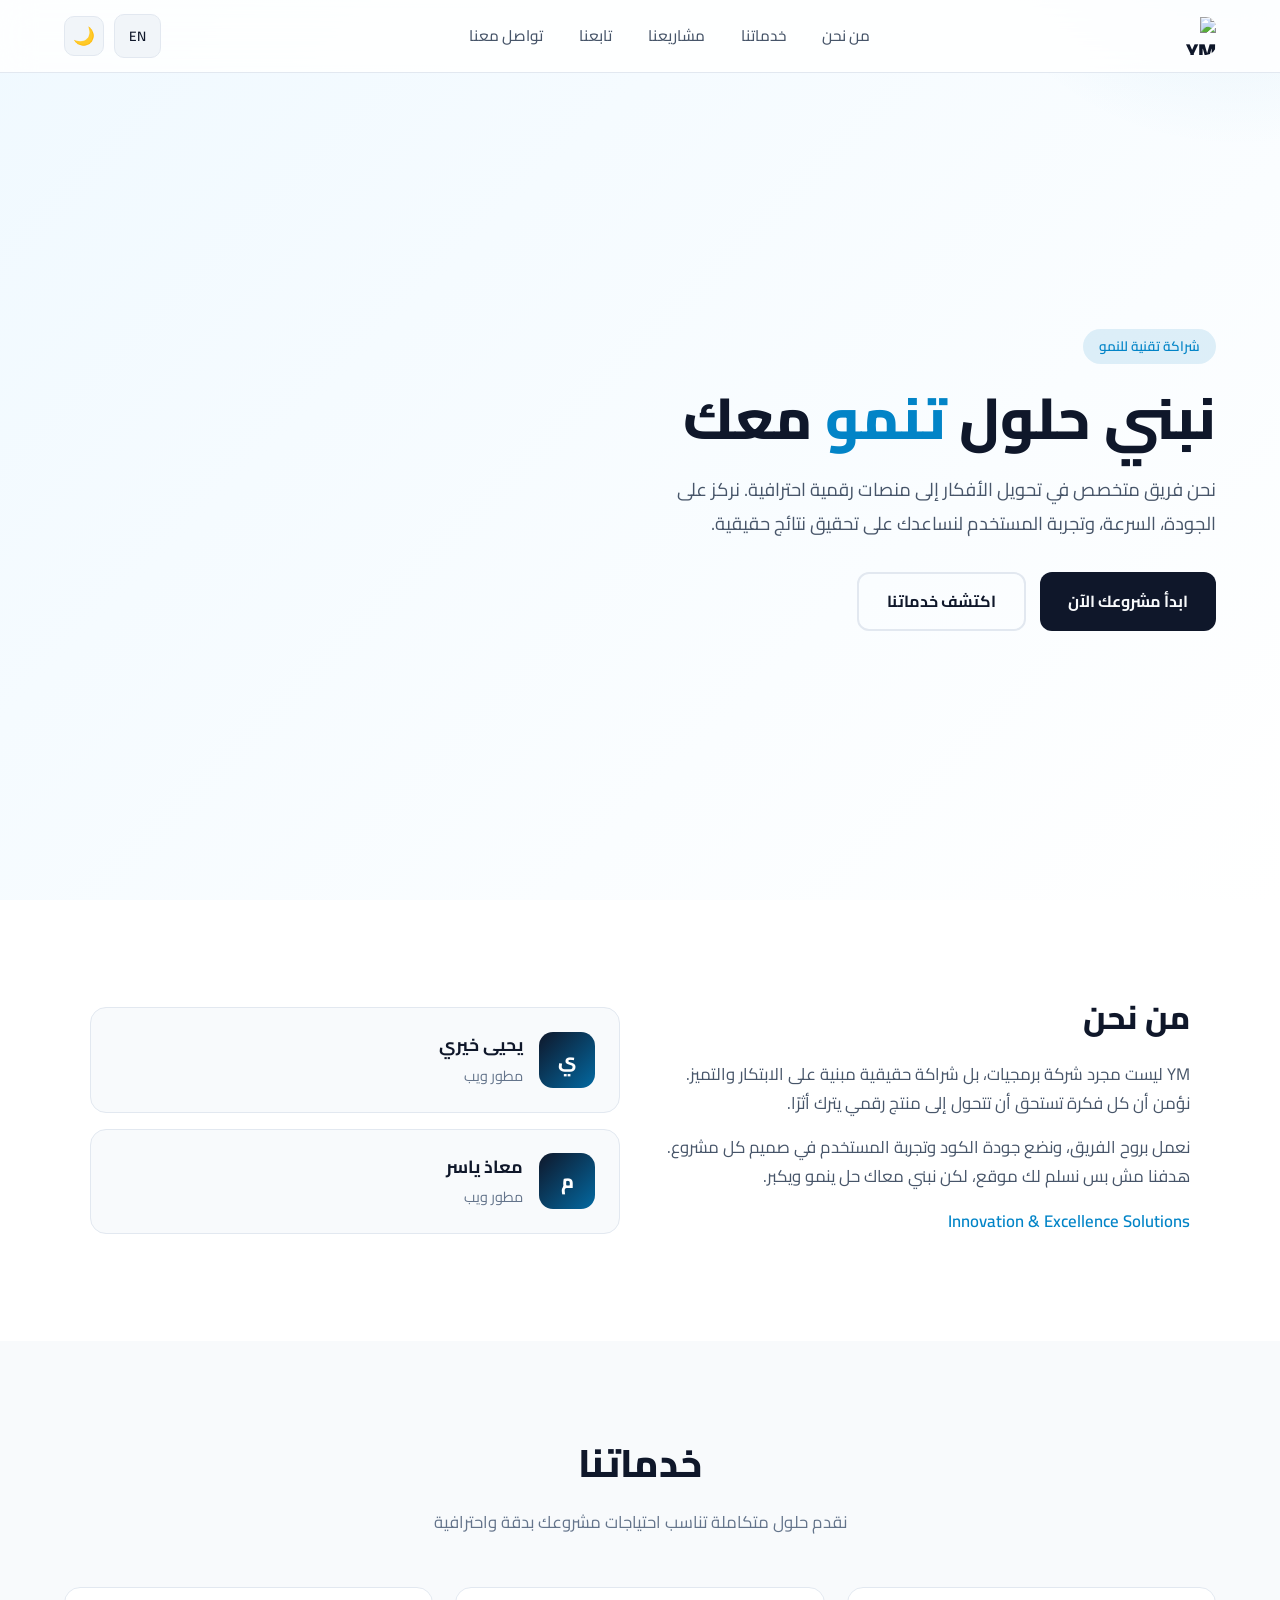
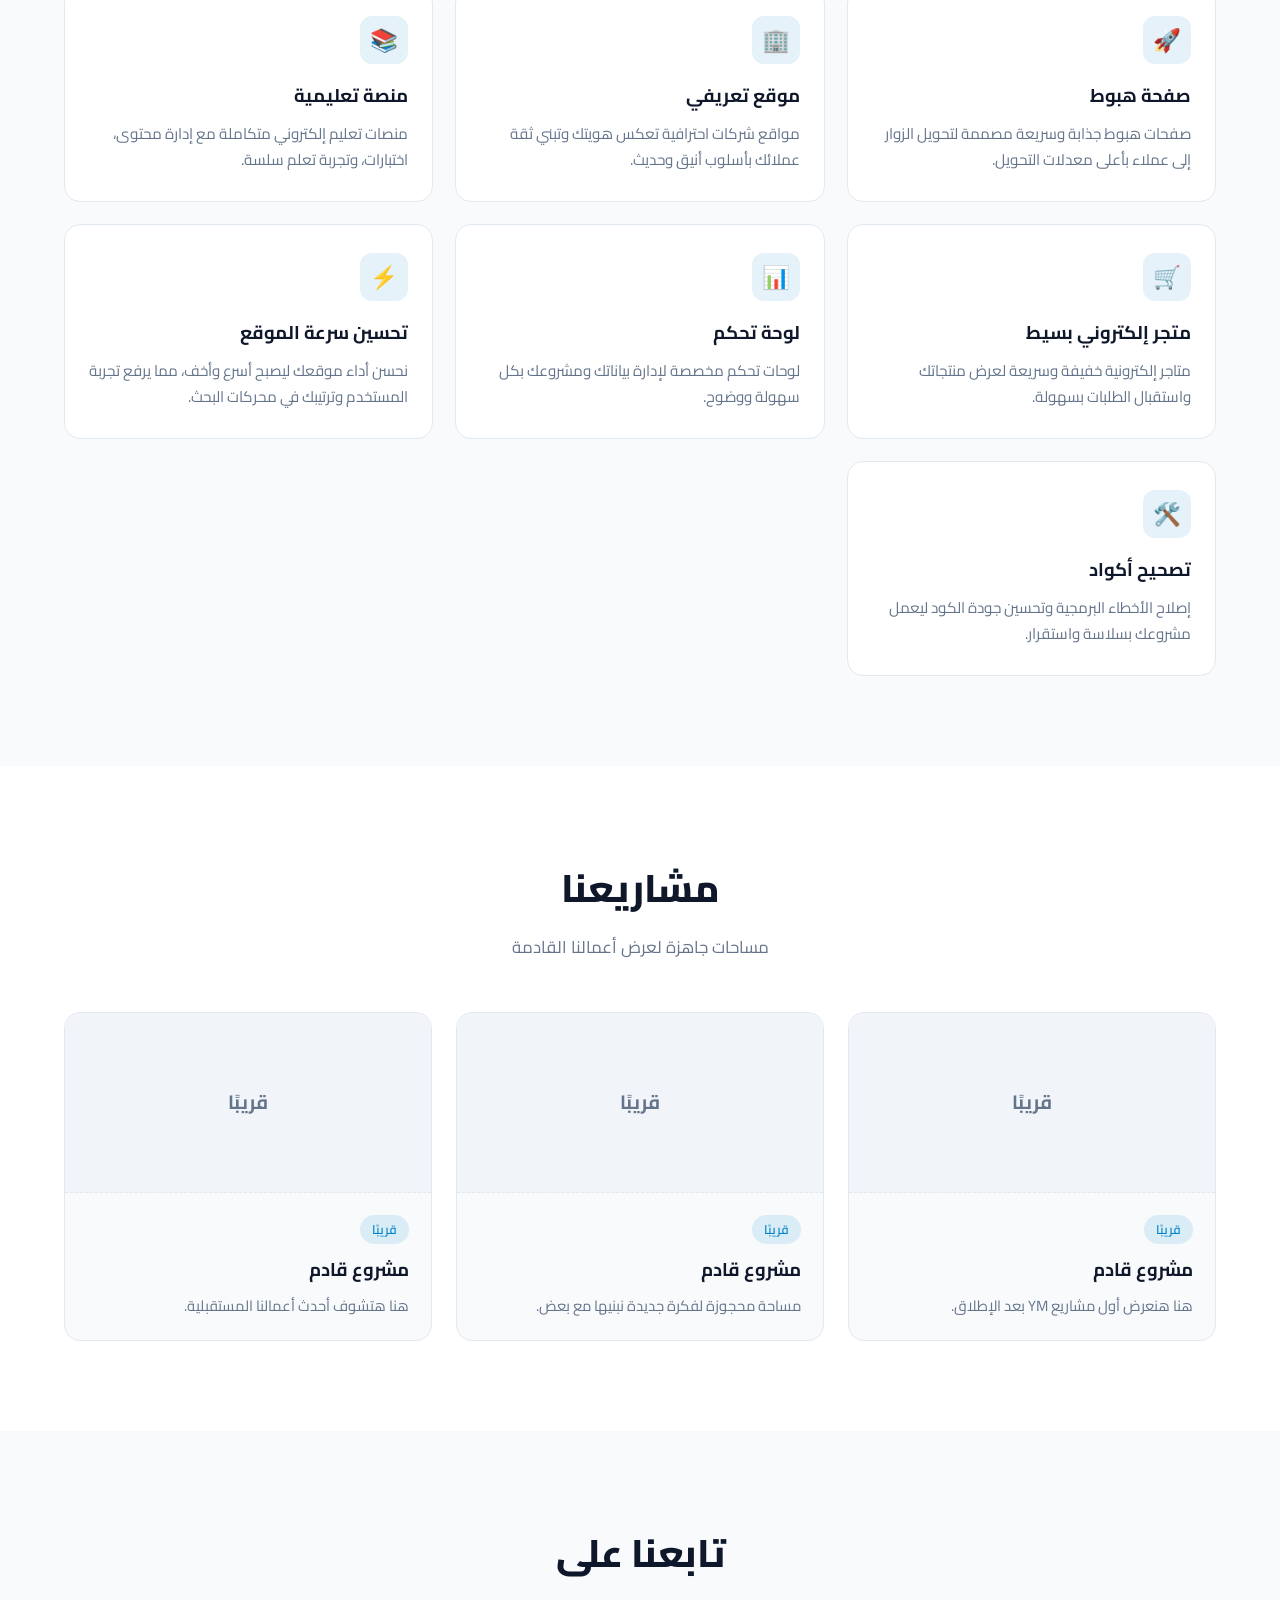
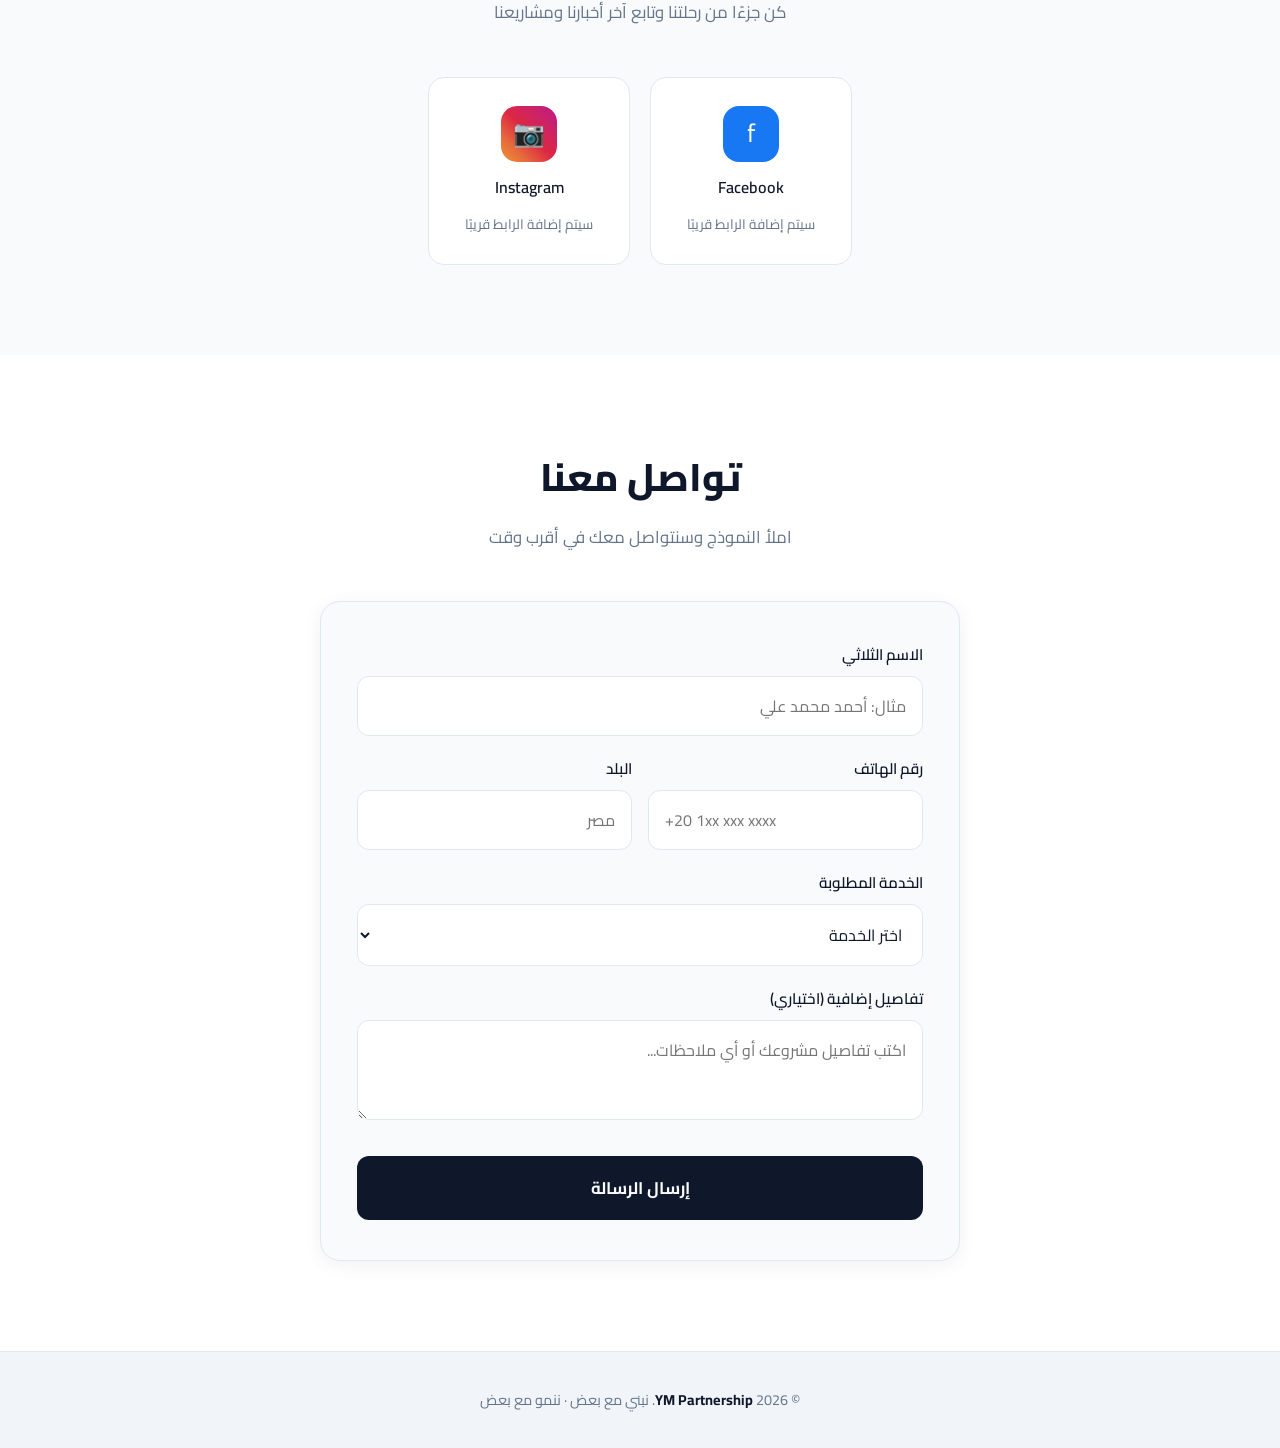
==== index.html @ fab5fa86 "Rename index (7).html to index.html" ====
<!DOCTYPE html>
<html lang="ar" dir="rtl">
<head>
  <meta charset="UTF-8">
  <meta name="viewport" content="width=device-width, initial-scale=1.0">
  <title>YM | Innovation & Excellence Solutions</title>
  <link rel="icon" href="https://i.ibb.co/Xf99DQtF/IMG-20261026-155118-094.jpg">
  <link rel="preconnect" href="https://fonts.googleapis.com">
  <link rel="preconnect" href="https://fonts.gstatic.com" crossorigin>
  <link href="https://fonts.googleapis.com/css2?family=Cairo:wght@400;500;600;700;800&family=Inter:wght@400;500;600;700&display=swap" rel="stylesheet">
  <style>
    :root {
      --bg: #f8fafc;
      --bg-secondary: #ffffff;
      --bg-tertiary: #f1f5f9;
      --text: #0f172a;
      --text-secondary: #475569;
      --text-muted: #64748b;
      --primary: #0284c7;
      --primary-hover: #0369a1;
      --accent: #0ea5e9;
      --border: #e2e8f0;
      --card-shadow: 0 4px 20px rgba(0,0,0,0.06);
      --header-bg: rgba(255,255,255,0.85);
      --gradient: linear-gradient(135deg, #f0f9ff 0%, #ffffff 100%);
      --hero-gradient: linear-gradient(135deg, #0f172a 0%, #0369a1 100%);
      --radius: 16px;
      --transition: 0.3s ease;
    }

    [data-theme="dark"] {
      --bg: #0b1220;
      --bg-secondary: #111827;
      --bg-tertiary: #1e293b;
      --text: #f1f5f9;
      --text-secondary: #cbd5e1;
      --text-muted: #94a3b8;
      --primary: #38bdf8;
      --primary-hover: #0ea5e9;
      --accent: #7dd3fc;
      --border: #1e293b;
      --card-shadow: 0 4px 24px rgba(0,0,0,0.35);
      --header-bg: rgba(11,18,32,0.9);
      --gradient: linear-gradient(135deg, #0b1220 0%, #111827 100%);
      --hero-gradient: linear-gradient(135deg, #0f172a 0%, #0c4a6e 100%);
    }

    * {
      margin: 0;
      padding: 0;
      box-sizing: border-box;
    }

    html {
      scroll-behavior: smooth;
    }

    body {
      font-family: 'Cairo', 'Inter', sans-serif;
      background: var(--bg);
      color: var(--text);
      line-height: 1.7;
      transition: background var(--transition), color var(--transition);
    }

    [lang="en"] body,
    body[dir="ltr"] {
      font-family: 'Inter', 'Cairo', sans-serif;
    }

    /* Header */
    header {
      position: fixed;
      top: 0;
      width: 100%;
      background: var(--header-bg);
      backdrop-filter: blur(16px);
      -webkit-backdrop-filter: blur(16px);
      display: flex;
      justify-content: space-between;
      align-items: center;
      padding: 14px 5%;
      z-index: 1000;
      border-bottom: 1px solid var(--border);
      transition: background var(--transition), border-color var(--transition);
    }

    .logo {
      display: flex;
      align-items: center;
      gap: 10px;
      font-weight: 800;
      font-size: 1.35rem;
      color: var(--text);
      text-decoration: none;
    }

    .logo img {
      height: 38px;
      width: 38px;
      border-radius: 10px;
      object-fit: cover;
    }

    nav {
      display: flex;
      align-items: center;
      gap: 8px;
    }

    nav a {
      text-decoration: none;
      color: var(--text-secondary);
      font-weight: 500;
      font-size: 0.95rem;
      padding: 8px 14px;
      border-radius: 8px;
      transition: color var(--transition), background var(--transition);
    }

    nav a:hover {
      color: var(--primary);
      background: var(--bg-tertiary);
    }

    .header-actions {
      display: flex;
      align-items: center;
      gap: 10px;
    }

    .toggle-btn {
      background: var(--bg-tertiary);
      border: 1px solid var(--border);
      color: var(--text);
      width: 40px;
      height: 40px;
      border-radius: 10px;
      cursor: pointer;
      display: flex;
      align-items: center;
      justify-content: center;
      font-size: 1.1rem;
      transition: all var(--transition);
    }

    .toggle-btn:hover {
      background: var(--primary);
      color: white;
      border-color: var(--primary);
    }

    .lang-btn {
      background: var(--bg-tertiary);
      border: 1px solid var(--border);
      color: var(--text);
      padding: 8px 14px;
      border-radius: 10px;
      cursor: pointer;
      font-weight: 600;
      font-size: 0.85rem;
      transition: all var(--transition);
      font-family: inherit;
    }

    .lang-btn:hover {
      background: var(--primary);
      color: white;
      border-color: var(--primary);
    }

    .mobile-menu-btn {
      display: none;
      background: none;
      border: none;
      color: var(--text);
      font-size: 1.5rem;
      cursor: pointer;
    }

    /* Hero */
    .hero {
      min-height: 100vh;
      display: flex;
      align-items: center;
      padding: 140px 5% 80px;
      background: var(--gradient);
      position: relative;
      overflow: hidden;
    }

    .hero::before {
      content: '';
      position: absolute;
      top: -50%;
      right: -20%;
      width: 600px;
      height: 600px;
      background: radial-gradient(circle, rgba(2,132,199,0.12) 0%, transparent 70%);
      pointer-events: none;
    }

    .page-bg-text {
      position: fixed;
      top: 50%;
      left: 50%;
      transform: translate(-50%, -50%);
      font-size: clamp(10rem, 30vw, 22rem);
      font-weight: 900;
      color: var(--text);
      opacity: 0.035;
      pointer-events: none;
      z-index: 0;
      letter-spacing: -0.05em;
      user-select: none;
      white-space: nowrap;
    }

    .hero-content {
      max-width: 720px;
      position: relative;
      z-index: 1;
    }

    .hero-badge {
      display: inline-block;
      background: rgba(2,132,199,0.12);
      color: var(--primary);
      padding: 6px 16px;
      border-radius: 50px;
      font-size: 0.85rem;
      font-weight: 600;
      margin-bottom: 20px;
    }

    .hero h1 {
      font-size: clamp(2.4rem, 5vw, 3.6rem);
      font-weight: 800;
      line-height: 1.2;
      margin-bottom: 20px;
    }

    .hero h1 span {
      color: var(--primary);
    }

    .hero p {
      font-size: 1.15rem;
      color: var(--text-secondary);
      max-width: 560px;
      margin-bottom: 32px;
      line-height: 1.8;
    }

    .hero-btns {
      display: flex;
      flex-wrap: wrap;
      gap: 14px;
    }

    .btn {
      display: inline-flex;
      align-items: center;
      gap: 8px;
      padding: 14px 28px;
      border-radius: 12px;
      font-weight: 700;
      font-size: 1rem;
      text-decoration: none;
      transition: all var(--transition);
      border: none;
      cursor: pointer;
      font-family: inherit;
    }

    .btn-primary {
      background: var(--text);
      color: var(--bg);
    }

    .btn-primary:hover {
      background: var(--primary);
      color: white;
      transform: translateY(-2px);
    }

    .btn-outline {
      background: transparent;
      color: var(--text);
      border: 2px solid var(--border);
    }

    .btn-outline:hover {
      border-color: var(--primary);
      color: var(--primary);
    }

    /* Section common */
    section {
      padding: 90px 5%;
    }

    .section-header {
      text-align: center;
      max-width: 640px;
      margin: 0 auto 50px;
    }

    .section-header h2 {
      font-size: clamp(1.8rem, 3.5vw, 2.4rem);
      font-weight: 800;
      margin-bottom: 12px;
    }

    .section-header p {
      color: var(--text-muted);
      font-size: 1.05rem;
    }

    /* About / Developers */
    .about {
      background: var(--bg-secondary);
    }

    .about-grid {
      display: grid;
      grid-template-columns: 1fr 1fr;
      gap: 40px;
      max-width: 1100px;
      margin: 0 auto;
      align-items: center;
    }

    .about-text h2 {
      font-size: 2rem;
      font-weight: 800;
      margin-bottom: 16px;
    }

    .about-text p {
      color: var(--text-secondary);
      margin-bottom: 16px;
      font-size: 1.05rem;
    }

    .about-text .highlight {
      color: var(--primary);
      font-weight: 600;
    }

    .developers {
      display: flex;
      flex-direction: column;
      gap: 16px;
    }

    .dev-card {
      background: var(--bg);
      border: 1px solid var(--border);
      border-radius: var(--radius);
      padding: 22px 24px;
      display: flex;
      align-items: center;
      gap: 16px;
      transition: all var(--transition);
    }

    .dev-card:hover {
      transform: translateY(-4px);
      box-shadow: var(--card-shadow);
      border-color: var(--primary);
    }

    .dev-avatar {
      width: 56px;
      height: 56px;
      border-radius: 14px;
      background: var(--hero-gradient);
      display: flex;
      align-items: center;
      justify-content: center;
      color: white;
      font-weight: 800;
      font-size: 1.2rem;
      flex-shrink: 0;
    }

    .dev-info h4 {
      font-size: 1.1rem;
      font-weight: 700;
      margin-bottom: 2px;
    }

    .dev-info span {
      color: var(--text-muted);
      font-size: 0.9rem;
    }

    /* Services */
    .services-grid {
      display: grid;
      grid-template-columns: repeat(auto-fit, minmax(280px, 1fr));
      gap: 22px;
      max-width: 1200px;
      margin: 0 auto;
    }

    .service-card {
      background: var(--bg-secondary);
      border: 1px solid var(--border);
      border-radius: var(--radius);
      padding: 28px 24px;
      transition: all var(--transition);
      position: relative;
      overflow: hidden;
    }

    .service-card::before {
      content: '';
      position: absolute;
      top: 0;
      right: 0;
      width: 4px;
      height: 0;
      background: var(--primary);
      transition: height var(--transition);
    }

    .service-card:hover {
      transform: translateY(-6px);
      box-shadow: var(--card-shadow);
      border-color: transparent;
    }

    .service-card:hover::before {
      height: 100%;
    }

    .service-icon {
      width: 48px;
      height: 48px;
      border-radius: 12px;
      background: rgba(2,132,199,0.1);
      display: flex;
      align-items: center;
      justify-content: center;
      font-size: 1.4rem;
      margin-bottom: 16px;
      color: var(--primary);
    }

    .service-card h3 {
      font-size: 1.15rem;
      font-weight: 700;
      margin-bottom: 10px;
    }

    .service-card p {
      color: var(--text-muted);
      font-size: 0.95rem;
      line-height: 1.7;
    }

    /* Projects */
    .projects {
      background: var(--bg-secondary);
    }

    .projects-grid {
      display: grid;
      grid-template-columns: repeat(auto-fit, minmax(300px, 1fr));
      gap: 24px;
      max-width: 1200px;
      margin: 0 auto;
    }

    .project-card {
      background: var(--bg);
      border: 1px solid var(--border);
      border-radius: var(--radius);
      overflow: hidden;
      transition: all var(--transition);
    }

    .project-card:hover {
      transform: translateY(-6px);
      box-shadow: var(--card-shadow);
    }

    .project-img {
      height: 180px;
      background: var(--hero-gradient);
      display: flex;
      align-items: center;
      justify-content: center;
      color: white;
      font-weight: 700;
      font-size: 1.2rem;
      position: relative;
    }

    .project-img.placeholder {
      background: var(--bg-tertiary);
      color: var(--text-muted);
      border-bottom: 1px dashed var(--border);
    }

    .project-body {
      padding: 22px;
    }

    .project-tag {
      display: inline-block;
      background: rgba(2,132,199,0.12);
      color: var(--primary);
      padding: 4px 12px;
      border-radius: 20px;
      font-size: 0.78rem;
      font-weight: 600;
      margin-bottom: 10px;
    }

    .project-body h3 {
      font-size: 1.15rem;
      font-weight: 700;
      margin-bottom: 8px;
    }

    .project-body p {
      color: var(--text-muted);
      font-size: 0.92rem;
    }

    /* Social */
    .social-section {
      text-align: center;
    }

    .social-links {
      display: flex;
      justify-content: center;
      gap: 20px;
      flex-wrap: wrap;
      margin-top: 10px;
    }

    .social-card {
      background: var(--bg-secondary);
      border: 1px solid var(--border);
      border-radius: var(--radius);
      padding: 28px 36px;
      min-width: 200px;
      text-decoration: none;
      color: var(--text);
      transition: all var(--transition);
      display: flex;
      flex-direction: column;
      align-items: center;
      gap: 12px;
    }

    .social-card:hover {
      transform: translateY(-6px);
      box-shadow: var(--card-shadow);
      border-color: var(--primary);
    }

    .social-icon {
      width: 56px;
      height: 56px;
      border-radius: 16px;
      display: flex;
      align-items: center;
      justify-content: center;
      font-size: 1.6rem;
    }

    .social-icon.fb {
      background: #1877f2;
      color: white;
    }

    .social-icon.ig {
      background: linear-gradient(45deg, #f09433, #e6683c, #dc2743, #cc2366, #bc1888);
      color: white;
    }

    .social-card span {
      font-weight: 600;
      font-size: 1rem;
    }

    .social-card small {
      color: var(--text-muted);
      font-size: 0.85rem;
    }

    /* Contact */
    .contact {
      background: var(--bg-secondary);
    }

    .contact-wrapper {
      max-width: 640px;
      margin: 0 auto;
      background: var(--bg);
      border: 1px solid var(--border);
      border-radius: 20px;
      padding: 40px 36px;
      box-shadow: var(--card-shadow);
    }

    .form-group {
      margin-bottom: 20px;
    }

    .form-group label {
      display: block;
      font-weight: 600;
      margin-bottom: 8px;
      font-size: 0.95rem;
    }

    .form-group input,
    .form-group select,
    .form-group textarea {
      width: 100%;
      padding: 14px 16px;
      border: 1px solid var(--border);
      border-radius: 12px;
      background: var(--bg-secondary);
      color: var(--text);
      font-size: 1rem;
      font-family: inherit;
      transition: border-color var(--transition), box-shadow var(--transition);
      outline: none;
    }

    .form-group input:focus,
    .form-group select:focus,
    .form-group textarea:focus {
      border-color: var(--primary);
      box-shadow: 0 0 0 3px rgba(2,132,199,0.15);
    }

    .form-group textarea {
      resize: vertical;
      min-height: 100px;
    }

    .form-row {
      display: grid;
      grid-template-columns: 1fr 1fr;
      gap: 16px;
    }

    .submit-btn {
      width: 100%;
      padding: 16px;
      background: var(--text);
      color: var(--bg);
      border: none;
      border-radius: 12px;
      font-weight: 700;
      font-size: 1.05rem;
      cursor: pointer;
      transition: all var(--transition);
      font-family: inherit;
      margin-top: 8px;
    }

    .submit-btn:hover {
      background: var(--primary);
      color: white;
      transform: translateY(-2px);
    }

    /* Footer */
    footer {
      background: var(--bg-tertiary);
      text-align: center;
      padding: 36px 5%;
      color: var(--text-muted);
      font-size: 0.9rem;
      border-top: 1px solid var(--border);
    }

    footer strong {
      color: var(--text);
    }

    /* Responsive */
    @media (max-width: 900px) {
      .about-grid {
        grid-template-columns: 1fr;
      }
      nav {
        display: none;
      }
      .mobile-menu-btn {
        display: block;
      }
      nav.active {
        display: flex;
        flex-direction: column;
        position: absolute;
        top: 100%;
        left: 0;
        right: 0;
        background: var(--header-bg);
        backdrop-filter: blur(16px);
        padding: 16px;
        border-bottom: 1px solid var(--border);
        gap: 4px;
      }
      nav.active a {
        width: 100%;
        text-align: center;
        padding: 12px;
      }
    }

    @media (max-width: 600px) {
      .form-row {
        grid-template-columns: 1fr;
      }
      .hero {
        padding: 120px 5% 60px;
      }
      .contact-wrapper {
        padding: 28px 20px;
      }
      section {
        padding: 70px 5%;
      }
    }
  </style>
</head>
<body>

  <!-- Header -->
  <header>
    <a href="#" class="logo">
      <img src="https://i.ibb.co/Xf99DQtF/IMG-20261026-155118-094.jpg" alt="YM Logo">
    </a>

    <nav id="nav">
      <a href="#about" data-i18n="nav_about">من نحن</a>
      <a href="#services" data-i18n="nav_services">خدماتنا</a>
      <a href="#projects" data-i18n="nav_projects">مشاريعنا</a>
      <a href="#social" data-i18n="nav_social">تابعنا</a>
      <a href="#contact" data-i18n="nav_contact">تواصل معنا</a>
    </nav>

    <div class="header-actions">
      <button class="lang-btn" id="langToggle" title="تغيير اللغة">EN</button>
      <button class="toggle-btn" id="themeToggle" title="تبديل الوضع">🌙</button>
      <button class="mobile-menu-btn" id="menuBtn" aria-label="القائمة">☰</button>
    </div>
  </header>

  <!-- Fixed background text - appears on all sections -->
  <div class="page-bg-text">YM</div>

  <!-- Hero -->
  <section class="hero">
    <div class="hero-content">
      <span class="hero-badge" data-i18n="hero_badge">شراكة تقنية للنمو</span>
      <h1 data-i18n="hero_title">نبني حلول <span>تنمو</span> معك</h1>
      <p data-i18n="hero_desc">نحن فريق متخصص في تحويل الأفكار إلى منصات رقمية احترافية. نركز على الجودة، السرعة، وتجربة المستخدم لنساعدك على تحقيق نتائج حقيقية.</p>
      <div class="hero-btns">
        <a href="#contact" class="btn btn-primary" data-i18n="hero_cta1">ابدأ مشروعك الآن</a>
        <a href="#services" class="btn btn-outline" data-i18n="hero_cta2">اكتشف خدماتنا</a>
      </div>
    </div>
  </section>

  <!-- About -->
  <section class="about" id="about">
    <div class="about-grid">
      <div class="about-text">
        <h2 data-i18n="about_title">من نحن</h2>
        <p data-i18n="about_p1">YM ليست مجرد شركة برمجيات، بل شراكة حقيقية مبنية على الابتكار والتميز. نؤمن أن كل فكرة تستحق أن تتحول إلى منتج رقمي يترك أثرًا.</p>
        <p data-i18n="about_p2">نعمل بروح الفريق، ونضع جودة الكود وتجربة المستخدم في صميم كل مشروع. هدفنا مش بس نسلم لك موقع، لكن نبني معاك حل ينمو ويكبر.</p>
        <p><span class="highlight" data-i18n="about_highlight">Innovation & Excellence Solutions</span></p>
      </div>
      <div class="developers">
        <div class="dev-card">
          <div class="dev-avatar">ي</div>
          <div class="dev-info">
            <h4 data-i18n="dev1_name">يحيى خيري</h4>
            <span data-i18n="dev1_role">مطور ويب</span>
          </div>
        </div>
        <div class="dev-card">
          <div class="dev-avatar">م</div>
          <div class="dev-info">
            <h4 data-i18n="dev2_name">معاذ ياسر</h4>
            <span data-i18n="dev2_role">مطور ويب</span>
          </div>
        </div>
      </div>
    </div>
  </section>

  <!-- Services -->
  <section id="services">
    <div class="section-header">
      <h2 data-i18n="services_title">خدماتنا</h2>
      <p data-i18n="services_desc">نقدم حلول متكاملة تناسب احتياجات مشروعك بدقة واحترافية</p>
    </div>
    <div class="services-grid">
      <div class="service-card">
        <div class="service-icon">🚀</div>
        <h3 data-i18n="s1_title">صفحة هبوط</h3>
        <p data-i18n="s1_desc">صفحات هبوط جذابة وسريعة مصممة لتحويل الزوار إلى عملاء بأعلى معدلات التحويل.</p>
      </div>
      <div class="service-card">
        <div class="service-icon">🏢</div>
        <h3 data-i18n="s2_title">موقع تعريفي</h3>
        <p data-i18n="s2_desc">مواقع شركات احترافية تعكس هويتك وتبني ثقة عملائك بأسلوب أنيق وحديث.</p>
      </div>
      <div class="service-card">
        <div class="service-icon">📚</div>
        <h3 data-i18n="s3_title">منصة تعليمية</h3>
        <p data-i18n="s3_desc">منصات تعليم إلكتروني متكاملة مع إدارة محتوى، اختبارات، وتجربة تعلم سلسة.</p>
      </div>
      <div class="service-card">
        <div class="service-icon">🛒</div>
        <h3 data-i18n="s4_title">متجر إلكتروني بسيط</h3>
        <p data-i18n="s4_desc">متاجر إلكترونية خفيفة وسريعة لعرض منتجاتك واستقبال الطلبات بسهولة.</p>
      </div>
      <div class="service-card">
        <div class="service-icon">📊</div>
        <h3 data-i18n="s5_title">لوحة تحكم</h3>
        <p data-i18n="s5_desc">لوحات تحكم مخصصة لإدارة بياناتك ومشروعك بكل سهولة ووضوح.</p>
      </div>
      <div class="service-card">
        <div class="service-icon">⚡</div>
        <h3 data-i18n="s6_title">تحسين سرعة الموقع</h3>
        <p data-i18n="s6_desc">نحسن أداء موقعك ليصبح أسرع وأخف، مما يرفع تجربة المستخدم وترتيبك في محركات البحث.</p>
      </div>
      <div class="service-card">
        <div class="service-icon">🛠️</div>
        <h3 data-i18n="s7_title">تصحيح أكواد</h3>
        <p data-i18n="s7_desc">إصلاح الأخطاء البرمجية وتحسين جودة الكود ليعمل مشروعك بسلاسة واستقرار.</p>
      </div>
    </div>
  </section>

  <!-- Projects -->
  <section class="projects" id="projects">
    <div class="section-header">
      <h2 data-i18n="projects_title">مشاريعنا</h2>
      <p data-i18n="projects_desc">مساحات جاهزة لعرض أعمالنا القادمة</p>
    </div>
    <div class="projects-grid">
      <div class="project-card">
        <div class="project-img placeholder" data-i18n="proj_placeholder">قريبًا</div>
        <div class="project-body">
          <span class="project-tag" data-i18n="proj_soon">قريبًا</span>
          <h3 data-i18n="proj1_title">مشروع قادم</h3>
          <p data-i18n="proj1_desc">هنا هنعرض أول مشاريع YM بعد الإطلاق.</p>
        </div>
      </div>
      <div class="project-card">
        <div class="project-img placeholder" data-i18n="proj_placeholder">قريبًا</div>
        <div class="project-body">
          <span class="project-tag" data-i18n="proj_soon">قريبًا</span>
          <h3 data-i18n="proj2_title">مشروع قادم</h3>
          <p data-i18n="proj2_desc">مساحة محجوزة لفكرة جديدة نبنيها مع بعض.</p>
        </div>
      </div>
      <div class="project-card">
        <div class="project-img placeholder" data-i18n="proj_placeholder">قريبًا</div>
        <div class="project-body">
          <span class="project-tag" data-i18n="proj_soon">قريبًا</span>
          <h3 data-i18n="proj3_title">مشروع قادم</h3>
          <p data-i18n="proj3_desc">هنا هتشوف أحدث أعمالنا المستقبلية.</p>
        </div>
      </div>
    </div>
  </section>

  <!-- Social -->
  <section class="social-section" id="social">
    <div class="section-header">
      <h2 data-i18n="social_title">تابعنا على</h2>
      <p data-i18n="social_desc">كن جزءًا من رحلتنا وتابع آخر أخبارنا ومشاريعنا</p>
    </div>
    <div class="social-links">
      <a href="#" class="social-card" id="fbLink" target="_blank" rel="noopener">
        <div class="social-icon fb">f</div>
        <span>Facebook</span>
        <small data-i18n="social_soon">سيتم إضافة الرابط قريبًا</small>
      </a>
      <a href="#" class="social-card" id="igLink" target="_blank" rel="noopener">
        <div class="social-icon ig">📷</div>
        <span>Instagram</span>
        <small data-i18n="social_soon">سيتم إضافة الرابط قريبًا</small>
      </a>
    </div>
  </section>

  <!-- Contact -->
  <section class="contact" id="contact">
    <div class="section-header">
      <h2 data-i18n="contact_title">تواصل معنا</h2>
      <p data-i18n="contact_desc">املأ النموذج وسنتواصل معك في أقرب وقت</p>
    </div>
    <div class="contact-wrapper">
      <form id="contactForm" action="https://formsubmit.co/ymdevolber23@gmail.com" method="POST">
        <input type="hidden" name="_subject" value="رسالة جديدة من موقع YM">
        <input type="hidden" name="_template" value="table">
        <input type="hidden" name="_captcha" value="false">
        <input type="text" name="_honey" style="display:none">

        <div class="form-group">
          <label for="name" data-i18n="form_name">الاسم الثلاثي</label>
          <input type="text" id="name" name="name" required placeholder="مثال: أحمد محمد علي">
        </div>

        <div class="form-row">
          <div class="form-group">
            <label for="phone" data-i18n="form_phone">رقم الهاتف</label>
            <input type="tel" id="phone" name="phone" required placeholder="+20 1xx xxx xxxx">
          </div>
          <div class="form-group">
            <label for="country" data-i18n="form_country">البلد</label>
            <input type="text" id="country" name="country" required placeholder="مصر">
          </div>
        </div>

        <div class="form-group">
          <label for="service" data-i18n="form_service">الخدمة المطلوبة</label>
          <select id="service" name="service" required>
            <option value="" data-i18n="form_service_placeholder">اختر الخدمة</option>
            <option value="صفحة هبوط" data-i18n="s1_title">صفحة هبوط</option>
            <option value="موقع تعريفي" data-i18n="s2_title">موقع تعريفي</option>
            <option value="منصة تعليمية" data-i18n="s3_title">منصة تعليمية</option>
            <option value="متجر إلكتروني بسيط" data-i18n="s4_title">متجر إلكتروني بسيط</option>
            <option value="لوحة تحكم" data-i18n="s5_title">لوحة تحكم</option>
            <option value="تحسين سرعة الموقع" data-i18n="s6_title">تحسين سرعة الموقع</option>
            <option value="تصحيح أكواد" data-i18n="s7_title">تصحيح أكواد</option>
            <option value="أخرى" data-i18n="form_other">أخرى</option>
          </select>
        </div>

        <div class="form-group">
          <label for="message" data-i18n="form_message">تفاصيل إضافية (اختياري)</label>
          <textarea id="message" name="message" placeholder="اكتب تفاصيل مشروعك أو أي ملاحظات..."></textarea>
        </div>

        <button type="submit" class="submit-btn" data-i18n="form_submit">إرسال الرسالة</button>
      </form>
    </div>
  </section>

  <!-- Footer -->
  <footer>
    <p>© 2026 <strong>YM Partnership</strong>. <span data-i18n="footer_text">نبني مع بعض · ننمو مع بعض</span></p>
  </footer>

  <script>
    // ===== Translations =====
    const translations = {
      ar: {
        nav_about: "من نحن",
        nav_services: "خدماتنا",
        nav_projects: "مشاريعنا",
        nav_social: "تابعنا",
        nav_contact: "تواصل معنا",
        hero_badge: "شراكة تقنية للنمو",
        hero_title: "نبني حلول <span>تنمو</span> معك",
        hero_desc: "نحن فريق متخصص في تحويل الأفكار إلى منصات رقمية احترافية. نركز على الجودة، السرعة، وتجربة المستخدم لنساعدك على تحقيق نتائج حقيقية.",
        hero_cta1: "ابدأ مشروعك الآن",
        hero_cta2: "اكتشف خدماتنا",
        about_title: "من نحن",
        about_p1: "YM ليست مجرد شركة برمجيات، بل شراكة حقيقية مبنية على الابتكار والتميز. نؤمن أن كل فكرة تستحق أن تتحول إلى منتج رقمي يترك أثرًا.",
        about_p2: "نعمل بروح الفريق، ونضع جودة الكود وتجربة المستخدم في صميم كل مشروع. هدفنا مش بس نسلم لك موقع، لكن نبني معاك حل ينمو ويكبر.",
        about_highlight: "Innovation & Excellence Solutions",
        dev1_name: "يحيى خيري",
        dev1_role: "مطور ويب",
        dev2_name: "معاذ ياسر",
        dev2_role: "مطور ويب",
        services_title: "خدماتنا",
        services_desc: "نقدم حلول متكاملة تناسب احتياجات مشروعك بدقة واحترافية",
        s1_title: "صفحة هبوط",
        s1_desc: "صفحات هبوط جذابة وسريعة مصممة لتحويل الزوار إلى عملاء بأعلى معدلات التحويل.",
        s2_title: "موقع تعريفي",
        s2_desc: "مواقع شركات احترافية تعكس هويتك وتبني ثقة عملائك بأسلوب أنيق وحديث.",
        s3_title: "منصة تعليمية",
        s3_desc: "منصات تعليم إلكتروني متكاملة مع إدارة محتوى، اختبارات، وتجربة تعلم سلسة.",
        s4_title: "متجر إلكتروني بسيط",
        s4_desc: "متاجر إلكترونية خفيفة وسريعة لعرض منتجاتك واستقبال الطلبات بسهولة.",
        s5_title: "لوحة تحكم",
        s5_desc: "لوحات تحكم مخصصة لإدارة بياناتك ومشروعك بكل سهولة ووضوح.",
        s6_title: "تحسين سرعة الموقع",
        s6_desc: "نحسن أداء موقعك ليصبح أسرع وأخف، مما يرفع تجربة المستخدم وترتيبك في محركات البحث.",
        s7_title: "تصحيح أكواد",
        s7_desc: "إصلاح الأخطاء البرمجية وتحسين جودة الكود ليعمل مشروعك بسلاسة واستقرار.",
        projects_title: "مشاريعنا",
        projects_desc: "مساحات جاهزة لعرض أعمالنا القادمة",
        proj_placeholder: "قريبًا",
        proj_soon: "قريبًا",
        proj1_title: "مشروع قادم",
        proj1_desc: "هنا هنعرض أول مشاريع YM بعد الإطلاق.",
        proj2_title: "مشروع قادم",
        proj2_desc: "مساحة محجوزة لفكرة جديدة نبنيها مع بعض.",
        proj3_title: "مشروع قادم",
        proj3_desc: "هنا هتشوف أحدث أعمالنا المستقبلية.",
        social_title: "تابعنا على",
        social_desc: "كن جزءًا من رحلتنا وتابع آخر أخبارنا ومشاريعنا",
        social_soon: "سيتم إضافة الرابط قريبًا",
        contact_title: "تواصل معنا",
        contact_desc: "املأ النموذج وسنتواصل معك في أقرب وقت",
        form_name: "الاسم الثلاثي",
        form_phone: "رقم الهاتف",
        form_country: "البلد",
        form_service: "الخدمة المطلوبة",
        form_service_placeholder: "اختر الخدمة",
        form_other: "أخرى",
        form_message: "تفاصيل إضافية (اختياري)",
        form_submit: "إرسال الرسالة",
        footer_text: "نبني مع بعض · ننمو مع بعض"
      },
      en: {
        nav_about: "About",
        nav_services: "Services",
        nav_projects: "Projects",
        nav_social: "Follow Us",
        nav_contact: "Contact",
        hero_badge: "Tech Growth Partnership",
        hero_title: "We build solutions that <span>grow</span> with you",
        hero_desc: "We are a specialized team that turns ideas into professional digital platforms. We focus on quality, speed, and user experience to help you achieve real results.",
        hero_cta1: "Start Your Project",
        hero_cta2: "Explore Services",
        about_title: "About Us",
        about_p1: "YM is not just a software company — it's a real partnership built on innovation and excellence. We believe every idea deserves to become a digital product that leaves an impact.",
        about_p2: "We work as a true team, putting code quality and user experience at the heart of every project. Our goal isn't just to deliver a website, but to build a solution that grows with you.",
        about_highlight: "Innovation & Excellence Solutions",
        dev1_name: "Yahya Khairy",
        dev1_role: "Web Developer",
        dev2_name: "Moaz Yasser",
        dev2_role: "Web Developer",
        services_title: "Our Services",
        services_desc: "Integrated solutions tailored precisely to your project needs",
        s1_title: "Landing Page",
        s1_desc: "Attractive and fast landing pages designed to convert visitors into customers at the highest rates.",
        s2_title: "Company Website",
        s2_desc: "Professional company websites that reflect your identity and build client trust with a modern elegant style.",
        s3_title: "Educational Platform",
        s3_desc: "Complete e-learning platforms with content management, quizzes, and a smooth learning experience.",
        s4_title: "Simple E-commerce",
        s4_desc: "Lightweight and fast online stores to showcase your products and receive orders easily.",
        s5_title: "Dashboard",
        s5_desc: "Custom dashboards to manage your data and project with ease and clarity.",
        s6_title: "Website Speed Optimization",
        s6_desc: "We improve your site's performance to make it faster and lighter, boosting UX and search rankings.",
        s7_title: "Code Fixing",
        s7_desc: "Fixing bugs and improving code quality so your project runs smoothly and stably.",
        projects_title: "Our Projects",
        projects_desc: "Spaces ready to showcase our upcoming work",
        proj_placeholder: "Coming Soon",
        proj_soon: "Coming Soon",
        proj1_title: "Upcoming Project",
        proj1_desc: "Here we'll showcase YM's first projects after launch.",
        proj2_title: "Upcoming Project",
        proj2_desc: "Reserved space for a new idea we'll build together.",
        proj3_title: "Upcoming Project",
        proj3_desc: "Here you'll see our latest future work.",
        social_title: "Follow Us",
        social_desc: "Be part of our journey and follow our latest news and projects",
        social_soon: "Link will be added soon",
        contact_title: "Contact Us",
        contact_desc: "Fill out the form and we'll get back to you as soon as possible",
        form_name: "Full Name",
        form_phone: "Phone Number",
        form_country: "Country",
        form_service: "Requested Service",
        form_service_placeholder: "Select a service",
        form_other: "Other",
        form_message: "Additional Details (optional)",
        form_submit: "Send Message",
        footer_text: "We build together · We grow together"
      }
    };

    // ===== State =====
    let currentLang = localStorage.getItem('ym-lang') || 'ar';
    let currentTheme = localStorage.getItem('ym-theme') || 'light';

    // ===== Theme =====
    function applyTheme(theme) {
      document.documentElement.setAttribute('data-theme', theme === 'dark' ? 'dark' : '');
      document.getElementById('themeToggle').textContent = theme === 'dark' ? '☀️' : '🌙';
      localStorage.setItem('ym-theme', theme);
      currentTheme = theme;
    }

    // ===== Language =====
    function applyLanguage(lang) {
      const t = translations[lang];
      document.documentElement.lang = lang;
      document.documentElement.dir = lang === 'ar' ? 'rtl' : 'ltr';

      document.querySelectorAll('[data-i18n]').forEach(el => {
        const key = el.getAttribute('data-i18n');
        if (t[key]) {
          if (el.tagName === 'OPTION') {
            el.textContent = t[key];
          } else {
            el.innerHTML = t[key];
          }
        }
      });

      // Update placeholders
      const nameInput = document.getElementById('name');
      const phoneInput = document.getElementById('phone');
      const countryInput = document.getElementById('country');
      const messageInput = document.getElementById('message');

      if (lang === 'ar') {
        nameInput.placeholder = 'مثال: أحمد محمد علي';
        phoneInput.placeholder = '+20 1xx xxx xxxx';
        countryInput.placeholder = 'مصر';
        messageInput.placeholder = 'اكتب تفاصيل مشروعك أو أي ملاحظات...';
      } else {
        nameInput.placeholder = 'e.g. Ahmed Mohamed Ali';
        phoneInput.placeholder = '+20 1xx xxx xxxx';
        countryInput.placeholder = 'Egypt';
        messageInput.placeholder = 'Describe your project or any notes...';
      }

      document.getElementById('langToggle').textContent = lang === 'ar' ? 'EN' : 'عربي';
      localStorage.setItem('ym-lang', lang);
      currentLang = lang;
    }

    // ===== Init =====
    applyTheme(currentTheme);
    applyLanguage(currentLang);

    // ===== Events =====
    document.getElementById('themeToggle').addEventListener('click', () => {
      applyTheme(currentTheme === 'dark' ? 'light' : 'dark');
    });

    document.getElementById('langToggle').addEventListener('click', () => {
      applyLanguage(currentLang === 'ar' ? 'en' : 'ar');
    });

    document.getElementById('menuBtn').addEventListener('click', () => {
      document.getElementById('nav').classList.toggle('active');
    });

    // Close mobile menu on link click
    document.querySelectorAll('#nav a').forEach(link => {
      link.addEventListener('click', () => {
        document.getElementById('nav').classList.remove('active');
      });
    });
  </script>
</body>
</html>
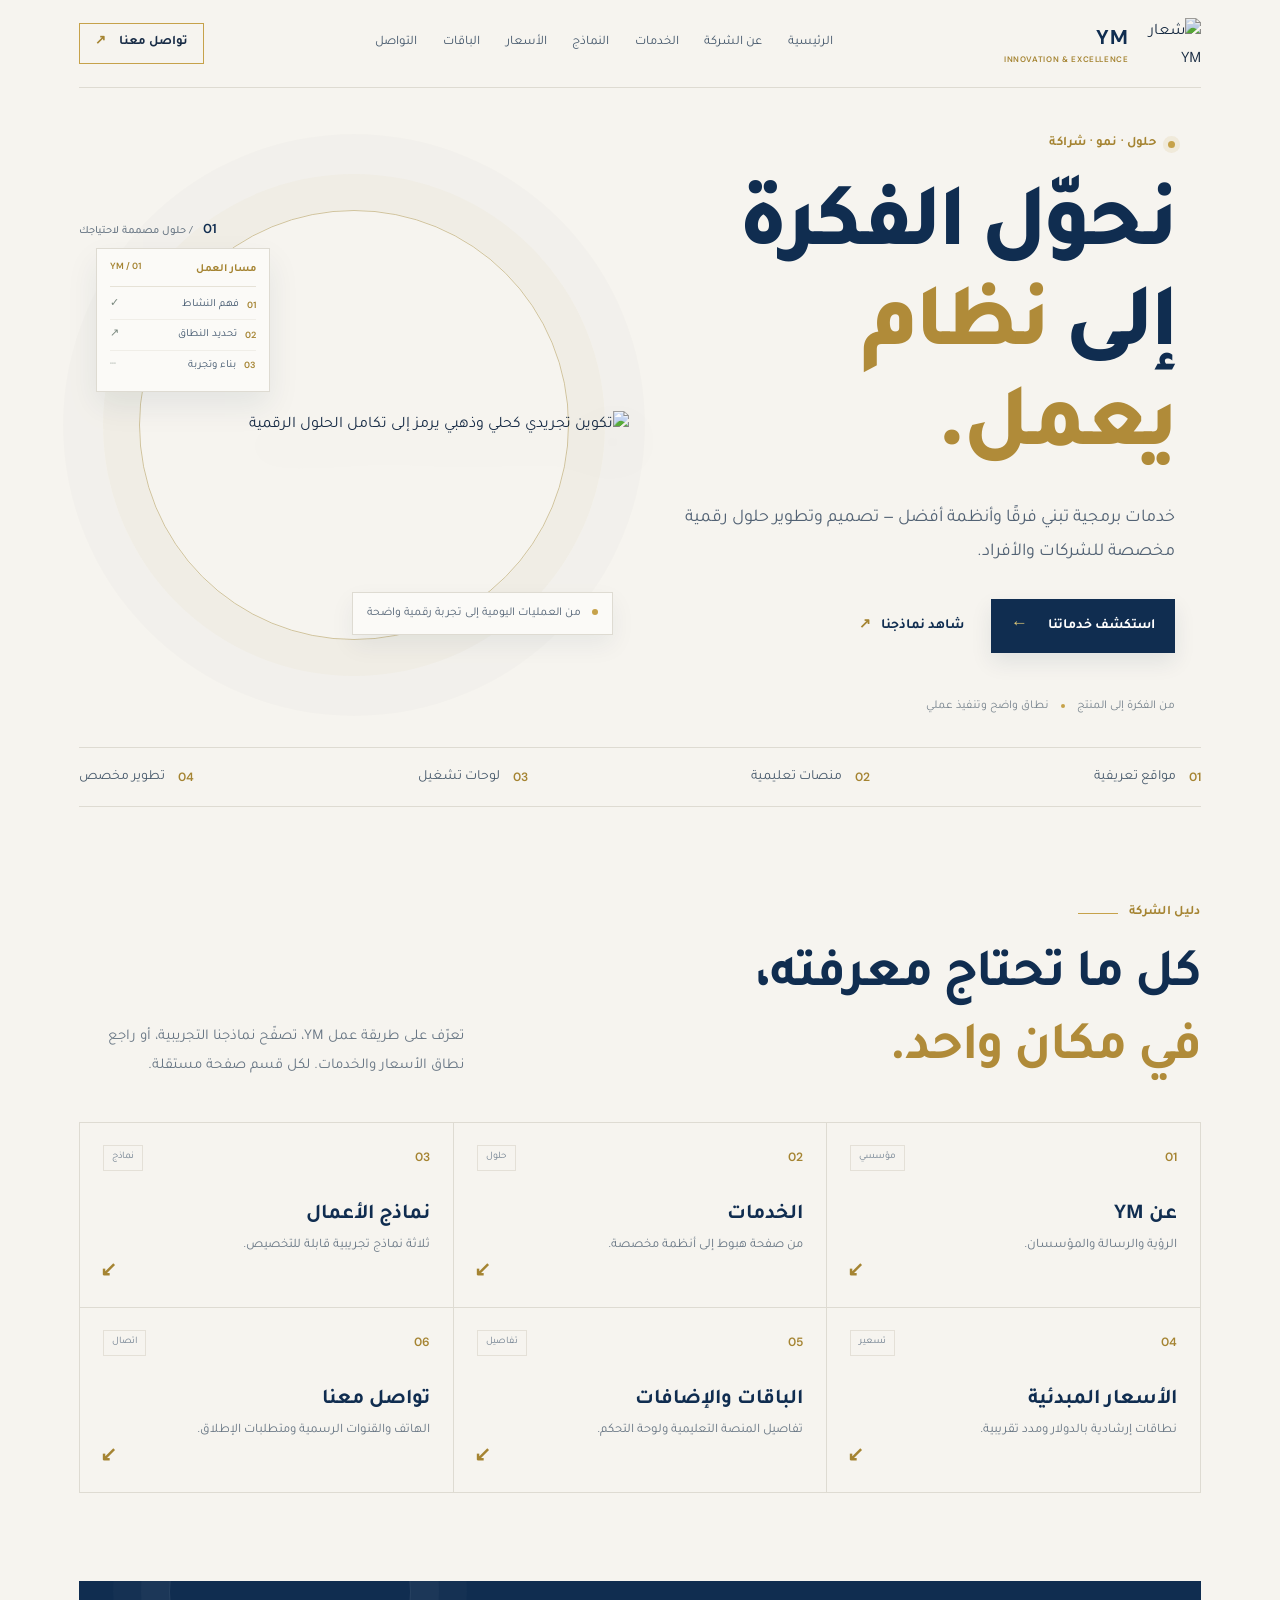
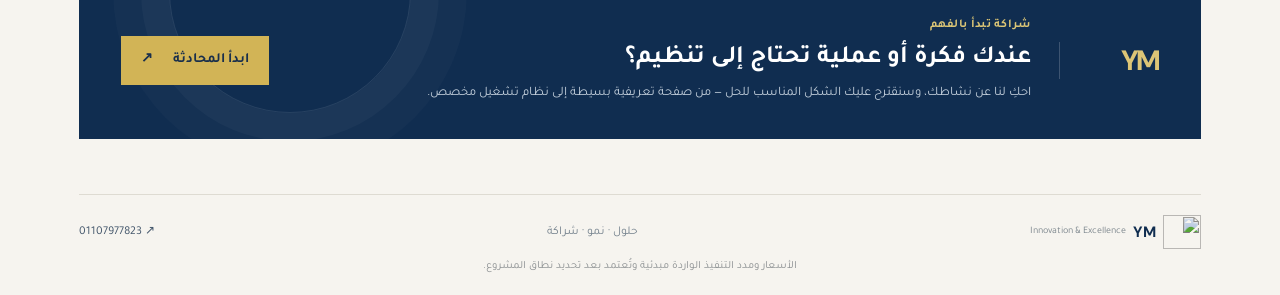
==== commit 46a2c4cd: "Add files via upload" ====
--- a/index.html
+++ b/index.html
@@ -1,1166 +1,16 @@
-<!DOCTYPE html>
-<html lang="ar" dir="rtl">
-<head>
-  <meta charset="UTF-8">
-  <meta name="viewport" content="width=device-width, initial-scale=1.0">
-  <title>YM | Innovation & Excellence Solutions</title>
-  <link rel="icon" href="https://i.ibb.co/Xf99DQtF/IMG-20261026-155118-094.jpg">
-  <link rel="preconnect" href="https://fonts.googleapis.com">
-  <link rel="preconnect" href="https://fonts.gstatic.com" crossorigin>
-  <link href="https://fonts.googleapis.com/css2?family=Cairo:wght@400;500;600;700;800&family=Inter:wght@400;500;600;700&display=swap" rel="stylesheet">
-  <style>
-    :root {
-      --bg: #f8fafc;
-      --bg-secondary: #ffffff;
-      --bg-tertiary: #f1f5f9;
-      --text: #0f172a;
-      --text-secondary: #475569;
-      --text-muted: #64748b;
-      --primary: #0284c7;
-      --primary-hover: #0369a1;
-      --accent: #0ea5e9;
-      --border: #e2e8f0;
-      --card-shadow: 0 4px 20px rgba(0,0,0,0.06);
-      --header-bg: rgba(255,255,255,0.85);
-      --gradient: linear-gradient(135deg, #f0f9ff 0%, #ffffff 100%);
-      --hero-gradient: linear-gradient(135deg, #0f172a 0%, #0369a1 100%);
-      --radius: 16px;
-      --transition: 0.3s ease;
-    }
-
-    [data-theme="dark"] {
-      --bg: #0b1220;
-      --bg-secondary: #111827;
-      --bg-tertiary: #1e293b;
-      --text: #f1f5f9;
-      --text-secondary: #cbd5e1;
-      --text-muted: #94a3b8;
-      --primary: #38bdf8;
-      --primary-hover: #0ea5e9;
-      --accent: #7dd3fc;
-      --border: #1e293b;
-      --card-shadow: 0 4px 24px rgba(0,0,0,0.35);
-      --header-bg: rgba(11,18,32,0.9);
-      --gradient: linear-gradient(135deg, #0b1220 0%, #111827 100%);
-      --hero-gradient: linear-gradient(135deg, #0f172a 0%, #0c4a6e 100%);
-    }
-
-    * {
-      margin: 0;
-      padding: 0;
-      box-sizing: border-box;
-    }
-
-    html {
-      scroll-behavior: smooth;
-    }
-
-    body {
-      font-family: 'Cairo', 'Inter', sans-serif;
-      background: var(--bg);
-      color: var(--text);
-      line-height: 1.7;
-      transition: background var(--transition), color var(--transition);
-    }
-
-    [lang="en"] body,
-    body[dir="ltr"] {
-      font-family: 'Inter', 'Cairo', sans-serif;
-    }
-
-    /* Header */
-    header {
-      position: fixed;
-      top: 0;
-      width: 100%;
-      background: var(--header-bg);
-      backdrop-filter: blur(16px);
-      -webkit-backdrop-filter: blur(16px);
-      display: flex;
-      justify-content: space-between;
-      align-items: center;
-      padding: 14px 5%;
-      z-index: 1000;
-      border-bottom: 1px solid var(--border);
-      transition: background var(--transition), border-color var(--transition);
-    }
-
-    .logo {
-      display: flex;
-      align-items: center;
-      gap: 10px;
-      font-weight: 800;
-      font-size: 1.35rem;
-      color: var(--text);
-      text-decoration: none;
-    }
-
-    .logo img {
-      height: 38px;
-      width: 38px;
-      border-radius: 10px;
-      object-fit: cover;
-    }
-
-    nav {
-      display: flex;
-      align-items: center;
-      gap: 8px;
-    }
-
-    nav a {
-      text-decoration: none;
-      color: var(--text-secondary);
-      font-weight: 500;
-      font-size: 0.95rem;
-      padding: 8px 14px;
-      border-radius: 8px;
-      transition: color var(--transition), background var(--transition);
-    }
-
-    nav a:hover {
-      color: var(--primary);
-      background: var(--bg-tertiary);
-    }
-
-    .header-actions {
-      display: flex;
-      align-items: center;
-      gap: 10px;
-    }
-
-    .toggle-btn {
-      background: var(--bg-tertiary);
-      border: 1px solid var(--border);
-      color: var(--text);
-      width: 40px;
-      height: 40px;
-      border-radius: 10px;
-      cursor: pointer;
-      display: flex;
-      align-items: center;
-      justify-content: center;
-      font-size: 1.1rem;
-      transition: all var(--transition);
-    }
-
-    .toggle-btn:hover {
-      background: var(--primary);
-      color: white;
-      border-color: var(--primary);
-    }
-
-    .lang-btn {
-      background: var(--bg-tertiary);
-      border: 1px solid var(--border);
-      color: var(--text);
-      padding: 8px 14px;
-      border-radius: 10px;
-      cursor: pointer;
-      font-weight: 600;
-      font-size: 0.85rem;
-      transition: all var(--transition);
-      font-family: inherit;
-    }
-
-    .lang-btn:hover {
-      background: var(--primary);
-      color: white;
-      border-color: var(--primary);
-    }
-
-    .mobile-menu-btn {
-      display: none;
-      background: none;
-      border: none;
-      color: var(--text);
-      font-size: 1.5rem;
-      cursor: pointer;
-    }
-
-    /* Hero */
-    .hero {
-      min-height: 100vh;
-      display: flex;
-      align-items: center;
-      padding: 140px 5% 80px;
-      background: var(--gradient);
-      position: relative;
-      overflow: hidden;
-    }
-
-    .hero::before {
-      content: '';
-      position: absolute;
-      top: -50%;
-      right: -20%;
-      width: 600px;
-      height: 600px;
-      background: radial-gradient(circle, rgba(2,132,199,0.12) 0%, transparent 70%);
-      pointer-events: none;
-    }
-
-    .page-bg-text {
-      position: fixed;
-      top: 50%;
-      left: 50%;
-      transform: translate(-50%, -50%);
-      font-size: clamp(10rem, 30vw, 22rem);
-      font-weight: 900;
-      color: var(--text);
-      opacity: 0.035;
-      pointer-events: none;
-      z-index: 0;
-      letter-spacing: -0.05em;
-      user-select: none;
-      white-space: nowrap;
-    }
-
-    .hero-content {
-      max-width: 720px;
-      position: relative;
-      z-index: 1;
-    }
-
-    .hero-badge {
-      display: inline-block;
-      background: rgba(2,132,199,0.12);
-      color: var(--primary);
-      padding: 6px 16px;
-      border-radius: 50px;
-      font-size: 0.85rem;
-      font-weight: 600;
-      margin-bottom: 20px;
-    }
-
-    .hero h1 {
-      font-size: clamp(2.4rem, 5vw, 3.6rem);
-      font-weight: 800;
-      line-height: 1.2;
-      margin-bottom: 20px;
-    }
-
-    .hero h1 span {
-      color: var(--primary);
-    }
-
-    .hero p {
-      font-size: 1.15rem;
-      color: var(--text-secondary);
-      max-width: 560px;
-      margin-bottom: 32px;
-      line-height: 1.8;
-    }
-
-    .hero-btns {
-      display: flex;
-      flex-wrap: wrap;
-      gap: 14px;
-    }
-
-    .btn {
-      display: inline-flex;
-      align-items: center;
-      gap: 8px;
-      padding: 14px 28px;
-      border-radius: 12px;
-      font-weight: 700;
-      font-size: 1rem;
-      text-decoration: none;
-      transition: all var(--transition);
-      border: none;
-      cursor: pointer;
-      font-family: inherit;
-    }
-
-    .btn-primary {
-      background: var(--text);
-      color: var(--bg);
-    }
-
-    .btn-primary:hover {
-      background: var(--primary);
-      color: white;
-      transform: translateY(-2px);
-    }
-
-    .btn-outline {
-      background: transparent;
-      color: var(--text);
-      border: 2px solid var(--border);
-    }
-
-    .btn-outline:hover {
-      border-color: var(--primary);
-      color: var(--primary);
-    }
-
-    /* Section common */
-    section {
-      padding: 90px 5%;
-    }
-
-    .section-header {
-      text-align: center;
-      max-width: 640px;
-      margin: 0 auto 50px;
-    }
-
-    .section-header h2 {
-      font-size: clamp(1.8rem, 3.5vw, 2.4rem);
-      font-weight: 800;
-      margin-bottom: 12px;
-    }
-
-    .section-header p {
-      color: var(--text-muted);
-      font-size: 1.05rem;
-    }
-
-    /* About / Developers */
-    .about {
-      background: var(--bg-secondary);
-    }
-
-    .about-grid {
-      display: grid;
-      grid-template-columns: 1fr 1fr;
-      gap: 40px;
-      max-width: 1100px;
-      margin: 0 auto;
-      align-items: center;
-    }
-
-    .about-text h2 {
-      font-size: 2rem;
-      font-weight: 800;
-      margin-bottom: 16px;
-    }
-
-    .about-text p {
-      color: var(--text-secondary);
-      margin-bottom: 16px;
-      font-size: 1.05rem;
-    }
-
-    .about-text .highlight {
-      color: var(--primary);
-      font-weight: 600;
-    }
-
-    .developers {
-      display: flex;
-      flex-direction: column;
-      gap: 16px;
-    }
-
-    .dev-card {
-      background: var(--bg);
-      border: 1px solid var(--border);
-      border-radius: var(--radius);
-      padding: 22px 24px;
-      display: flex;
-      align-items: center;
-      gap: 16px;
-      transition: all var(--transition);
-    }
-
-    .dev-card:hover {
-      transform: translateY(-4px);
-      box-shadow: var(--card-shadow);
-      border-color: var(--primary);
-    }
-
-    .dev-avatar {
-      width: 56px;
-      height: 56px;
-      border-radius: 14px;
-      background: var(--hero-gradient);
-      display: flex;
-      align-items: center;
-      justify-content: center;
-      color: white;
-      font-weight: 800;
-      font-size: 1.2rem;
-      flex-shrink: 0;
-    }
-
-    .dev-info h4 {
-      font-size: 1.1rem;
-      font-weight: 700;
-      margin-bottom: 2px;
-    }
-
-    .dev-info span {
-      color: var(--text-muted);
-      font-size: 0.9rem;
-    }
-
-    /* Services */
-    .services-grid {
-      display: grid;
-      grid-template-columns: repeat(auto-fit, minmax(280px, 1fr));
-      gap: 22px;
-      max-width: 1200px;
-      margin: 0 auto;
-    }
-
-    .service-card {
-      background: var(--bg-secondary);
-      border: 1px solid var(--border);
-      border-radius: var(--radius);
-      padding: 28px 24px;
-      transition: all var(--transition);
-      position: relative;
-      overflow: hidden;
-    }
-
-    .service-card::before {
-      content: '';
-      position: absolute;
-      top: 0;
-      right: 0;
-      width: 4px;
-      height: 0;
-      background: var(--primary);
-      transition: height var(--transition);
-    }
-
-    .service-card:hover {
-      transform: translateY(-6px);
-      box-shadow: var(--card-shadow);
-      border-color: transparent;
-    }
-
-    .service-card:hover::before {
-      height: 100%;
-    }
-
-    .service-icon {
-      width: 48px;
-      height: 48px;
-      border-radius: 12px;
-      background: rgba(2,132,199,0.1);
-      display: flex;
-      align-items: center;
-      justify-content: center;
-      font-size: 1.4rem;
-      margin-bottom: 16px;
-      color: var(--primary);
-    }
-
-    .service-card h3 {
-      font-size: 1.15rem;
-      font-weight: 700;
-      margin-bottom: 10px;
-    }
-
-    .service-card p {
-      color: var(--text-muted);
-      font-size: 0.95rem;
-      line-height: 1.7;
-    }
-
-    /* Projects */
-    .projects {
-      background: var(--bg-secondary);
-    }
-
-    .projects-grid {
-      display: grid;
-      grid-template-columns: repeat(auto-fit, minmax(300px, 1fr));
-      gap: 24px;
-      max-width: 1200px;
-      margin: 0 auto;
-    }
-
-    .project-card {
-      background: var(--bg);
-      border: 1px solid var(--border);
-      border-radius: var(--radius);
-      overflow: hidden;
-      transition: all var(--transition);
-    }
-
-    .project-card:hover {
-      transform: translateY(-6px);
-      box-shadow: var(--card-shadow);
-    }
-
-    .project-img {
-      height: 180px;
-      background: var(--hero-gradient);
-      display: flex;
-      align-items: center;
-      justify-content: center;
-      color: white;
-      font-weight: 700;
-      font-size: 1.2rem;
-      position: relative;
-    }
-
-    .project-img.placeholder {
-      background: var(--bg-tertiary);
-      color: var(--text-muted);
-      border-bottom: 1px dashed var(--border);
-    }
-
-    .project-body {
-      padding: 22px;
-    }
-
-    .project-tag {
-      display: inline-block;
-      background: rgba(2,132,199,0.12);
-      color: var(--primary);
-      padding: 4px 12px;
-      border-radius: 20px;
-      font-size: 0.78rem;
-      font-weight: 600;
-      margin-bottom: 10px;
-    }
-
-    .project-body h3 {
-      font-size: 1.15rem;
-      font-weight: 700;
-      margin-bottom: 8px;
-    }
-
-    .project-body p {
-      color: var(--text-muted);
-      font-size: 0.92rem;
-    }
-
-    /* Social */
-    .social-section {
-      text-align: center;
-    }
-
-    .social-links {
-      display: flex;
-      justify-content: center;
-      gap: 20px;
-      flex-wrap: wrap;
-      margin-top: 10px;
-    }
-
-    .social-card {
-      background: var(--bg-secondary);
-      border: 1px solid var(--border);
-      border-radius: var(--radius);
-      padding: 28px 36px;
-      min-width: 200px;
-      text-decoration: none;
-      color: var(--text);
-      transition: all var(--transition);
-      display: flex;
-      flex-direction: column;
-      align-items: center;
-      gap: 12px;
-    }
-
-    .social-card:hover {
-      transform: translateY(-6px);
-      box-shadow: var(--card-shadow);
-      border-color: var(--primary);
-    }
-
-    .social-icon {
-      width: 56px;
-      height: 56px;
-      border-radius: 16px;
-      display: flex;
-      align-items: center;
-      justify-content: center;
-      font-size: 1.6rem;
-    }
-
-    .social-icon.fb {
-      background: #1877f2;
-      color: white;
-    }
-
-    .social-icon.ig {
-      background: linear-gradient(45deg, #f09433, #e6683c, #dc2743, #cc2366, #bc1888);
-      color: white;
-    }
-
-    .social-card span {
-      font-weight: 600;
-      font-size: 1rem;
-    }
-
-    .social-card small {
-      color: var(--text-muted);
-      font-size: 0.85rem;
-    }
-
-    /* Contact */
-    .contact {
-      background: var(--bg-secondary);
-    }
-
-    .contact-wrapper {
-      max-width: 640px;
-      margin: 0 auto;
-      background: var(--bg);
-      border: 1px solid var(--border);
-      border-radius: 20px;
-      padding: 40px 36px;
-      box-shadow: var(--card-shadow);
-    }
-
-    .form-group {
-      margin-bottom: 20px;
-    }
-
-    .form-group label {
-      display: block;
-      font-weight: 600;
-      margin-bottom: 8px;
-      font-size: 0.95rem;
-    }
-
-    .form-group input,
-    .form-group select,
-    .form-group textarea {
-      width: 100%;
-      padding: 14px 16px;
-      border: 1px solid var(--border);
-      border-radius: 12px;
-      background: var(--bg-secondary);
-      color: var(--text);
-      font-size: 1rem;
-      font-family: inherit;
-      transition: border-color var(--transition), box-shadow var(--transition);
-      outline: none;
-    }
-
-    .form-group input:focus,
-    .form-group select:focus,
-    .form-group textarea:focus {
-      border-color: var(--primary);
-      box-shadow: 0 0 0 3px rgba(2,132,199,0.15);
-    }
-
-    .form-group textarea {
-      resize: vertical;
-      min-height: 100px;
-    }
-
-    .form-row {
-      display: grid;
-      grid-template-columns: 1fr 1fr;
-      gap: 16px;
-    }
-
-    .submit-btn {
-      width: 100%;
-      padding: 16px;
-      background: var(--text);
-      color: var(--bg);
-      border: none;
-      border-radius: 12px;
-      font-weight: 700;
-      font-size: 1.05rem;
-      cursor: pointer;
-      transition: all var(--transition);
-      font-family: inherit;
-      margin-top: 8px;
-    }
-
-    .submit-btn:hover {
-      background: var(--primary);
-      color: white;
-      transform: translateY(-2px);
-    }
-
-    /* Footer */
-    footer {
-      background: var(--bg-tertiary);
-      text-align: center;
-      padding: 36px 5%;
-      color: var(--text-muted);
-      font-size: 0.9rem;
-      border-top: 1px solid var(--border);
-    }
-
-    footer strong {
-      color: var(--text);
-    }
-
-    /* Responsive */
-    @media (max-width: 900px) {
-      .about-grid {
-        grid-template-columns: 1fr;
-      }
-      nav {
-        display: none;
-      }
-      .mobile-menu-btn {
-        display: block;
-      }
-      nav.active {
-        display: flex;
-        flex-direction: column;
-        position: absolute;
-        top: 100%;
-        left: 0;
-        right: 0;
-        background: var(--header-bg);
-        backdrop-filter: blur(16px);
-        padding: 16px;
-        border-bottom: 1px solid var(--border);
-        gap: 4px;
-      }
-      nav.active a {
-        width: 100%;
-        text-align: center;
-        padding: 12px;
-      }
-    }
-
-    @media (max-width: 600px) {
-      .form-row {
-        grid-template-columns: 1fr;
-      }
-      .hero {
-        padding: 120px 5% 60px;
-      }
-      .contact-wrapper {
-        padding: 28px 20px;
-      }
-      section {
-        padding: 70px 5%;
-      }
-    }
-  </style>
-</head>
-<body>
-
-  <!-- Header -->
-  <header>
-    <a href="#" class="logo">
-      <img src="https://i.ibb.co/Xf99DQtF/IMG-20261026-155118-094.jpg" alt="YM Logo">
-    </a>
-
-    <nav id="nav">
-      <a href="#about" data-i18n="nav_about">من نحن</a>
-      <a href="#services" data-i18n="nav_services">خدماتنا</a>
-      <a href="#projects" data-i18n="nav_projects">مشاريعنا</a>
-      <a href="#social" data-i18n="nav_social">تابعنا</a>
-      <a href="#contact" data-i18n="nav_contact">تواصل معنا</a>
-    </nav>
-
-    <div class="header-actions">
-      <button class="lang-btn" id="langToggle" title="تغيير اللغة">EN</button>
-      <button class="toggle-btn" id="themeToggle" title="تبديل الوضع">🌙</button>
-      <button class="mobile-menu-btn" id="menuBtn" aria-label="القائمة">☰</button>
-    </div>
-  </header>
-
-  <!-- Fixed background text - appears on all sections -->
-  <div class="page-bg-text">YM</div>
-
-  <!-- Hero -->
-  <section class="hero">
-    <div class="hero-content">
-      <span class="hero-badge" data-i18n="hero_badge">شراكة تقنية للنمو</span>
-      <h1 data-i18n="hero_title">نبني حلول <span>تنمو</span> معك</h1>
-      <p data-i18n="hero_desc">نحن فريق متخصص في تحويل الأفكار إلى منصات رقمية احترافية. نركز على الجودة، السرعة، وتجربة المستخدم لنساعدك على تحقيق نتائج حقيقية.</p>
-      <div class="hero-btns">
-        <a href="#contact" class="btn btn-primary" data-i18n="hero_cta1">ابدأ مشروعك الآن</a>
-        <a href="#services" class="btn btn-outline" data-i18n="hero_cta2">اكتشف خدماتنا</a>
-      </div>
-    </div>
-  </section>
-
-  <!-- About -->
-  <section class="about" id="about">
-    <div class="about-grid">
-      <div class="about-text">
-        <h2 data-i18n="about_title">من نحن</h2>
-        <p data-i18n="about_p1">YM ليست مجرد شركة برمجيات، بل شراكة حقيقية مبنية على الابتكار والتميز. نؤمن أن كل فكرة تستحق أن تتحول إلى منتج رقمي يترك أثرًا.</p>
-        <p data-i18n="about_p2">نعمل بروح الفريق، ونضع جودة الكود وتجربة المستخدم في صميم كل مشروع. هدفنا مش بس نسلم لك موقع، لكن نبني معاك حل ينمو ويكبر.</p>
-        <p><span class="highlight" data-i18n="about_highlight">Innovation & Excellence Solutions</span></p>
-      </div>
-      <div class="developers">
-        <div class="dev-card">
-          <div class="dev-avatar">ي</div>
-          <div class="dev-info">
-            <h4 data-i18n="dev1_name">يحيى خيري</h4>
-            <span data-i18n="dev1_role">مطور ويب</span>
-          </div>
-        </div>
-        <div class="dev-card">
-          <div class="dev-avatar">م</div>
-          <div class="dev-info">
-            <h4 data-i18n="dev2_name">معاذ ياسر</h4>
-            <span data-i18n="dev2_role">مطور ويب</span>
-          </div>
-        </div>
-      </div>
-    </div>
-  </section>
-
-  <!-- Services -->
-  <section id="services">
-    <div class="section-header">
-      <h2 data-i18n="services_title">خدماتنا</h2>
-      <p data-i18n="services_desc">نقدم حلول متكاملة تناسب احتياجات مشروعك بدقة واحترافية</p>
-    </div>
-    <div class="services-grid">
-      <div class="service-card">
-        <div class="service-icon">🚀</div>
-        <h3 data-i18n="s1_title">صفحة هبوط</h3>
-        <p data-i18n="s1_desc">صفحات هبوط جذابة وسريعة مصممة لتحويل الزوار إلى عملاء بأعلى معدلات التحويل.</p>
-      </div>
-      <div class="service-card">
-        <div class="service-icon">🏢</div>
-        <h3 data-i18n="s2_title">موقع تعريفي</h3>
-        <p data-i18n="s2_desc">مواقع شركات احترافية تعكس هويتك وتبني ثقة عملائك بأسلوب أنيق وحديث.</p>
-      </div>
-      <div class="service-card">
-        <div class="service-icon">📚</div>
-        <h3 data-i18n="s3_title">منصة تعليمية</h3>
-        <p data-i18n="s3_desc">منصات تعليم إلكتروني متكاملة مع إدارة محتوى، اختبارات، وتجربة تعلم سلسة.</p>
-      </div>
-      <div class="service-card">
-        <div class="service-icon">🛒</div>
-        <h3 data-i18n="s4_title">متجر إلكتروني بسيط</h3>
-        <p data-i18n="s4_desc">متاجر إلكترونية خفيفة وسريعة لعرض منتجاتك واستقبال الطلبات بسهولة.</p>
-      </div>
-      <div class="service-card">
-        <div class="service-icon">📊</div>
-        <h3 data-i18n="s5_title">لوحة تحكم</h3>
-        <p data-i18n="s5_desc">لوحات تحكم مخصصة لإدارة بياناتك ومشروعك بكل سهولة ووضوح.</p>
-      </div>
-      <div class="service-card">
-        <div class="service-icon">⚡</div>
-        <h3 data-i18n="s6_title">تحسين سرعة الموقع</h3>
-        <p data-i18n="s6_desc">نحسن أداء موقعك ليصبح أسرع وأخف، مما يرفع تجربة المستخدم وترتيبك في محركات البحث.</p>
-      </div>
-      <div class="service-card">
-        <div class="service-icon">🛠️</div>
-        <h3 data-i18n="s7_title">تصحيح أكواد</h3>
-        <p data-i18n="s7_desc">إصلاح الأخطاء البرمجية وتحسين جودة الكود ليعمل مشروعك بسلاسة واستقرار.</p>
-      </div>
-    </div>
-  </section>
-
-  <!-- Projects -->
-  <section class="projects" id="projects">
-    <div class="section-header">
-      <h2 data-i18n="projects_title">مشاريعنا</h2>
-      <p data-i18n="projects_desc">مساحات جاهزة لعرض أعمالنا القادمة</p>
-    </div>
-    <div class="projects-grid">
-      <div class="project-card">
-        <div class="project-img placeholder" data-i18n="proj_placeholder">قريبًا</div>
-        <div class="project-body">
-          <span class="project-tag" data-i18n="proj_soon">قريبًا</span>
-          <h3 data-i18n="proj1_title">مشروع قادم</h3>
-          <p data-i18n="proj1_desc">هنا هنعرض أول مشاريع YM بعد الإطلاق.</p>
-        </div>
-      </div>
-      <div class="project-card">
-        <div class="project-img placeholder" data-i18n="proj_placeholder">قريبًا</div>
-        <div class="project-body">
-          <span class="project-tag" data-i18n="proj_soon">قريبًا</span>
-          <h3 data-i18n="proj2_title">مشروع قادم</h3>
-          <p data-i18n="proj2_desc">مساحة محجوزة لفكرة جديدة نبنيها مع بعض.</p>
-        </div>
-      </div>
-      <div class="project-card">
-        <div class="project-img placeholder" data-i18n="proj_placeholder">قريبًا</div>
-        <div class="project-body">
-          <span class="project-tag" data-i18n="proj_soon">قريبًا</span>
-          <h3 data-i18n="proj3_title">مشروع قادم</h3>
-          <p data-i18n="proj3_desc">هنا هتشوف أحدث أعمالنا المستقبلية.</p>
-        </div>
-      </div>
-    </div>
-  </section>
-
-  <!-- Social -->
-  <section class="social-section" id="social">
-    <div class="section-header">
-      <h2 data-i18n="social_title">تابعنا على</h2>
-      <p data-i18n="social_desc">كن جزءًا من رحلتنا وتابع آخر أخبارنا ومشاريعنا</p>
-    </div>
-    <div class="social-links">
-      <a href="#" class="social-card" id="fbLink" target="_blank" rel="noopener">
-        <div class="social-icon fb">f</div>
-        <span>Facebook</span>
-        <small data-i18n="social_soon">سيتم إضافة الرابط قريبًا</small>
-      </a>
-      <a href="#" class="social-card" id="igLink" target="_blank" rel="noopener">
-        <div class="social-icon ig">📷</div>
-        <span>Instagram</span>
-        <small data-i18n="social_soon">سيتم إضافة الرابط قريبًا</small>
-      </a>
-    </div>
-  </section>
-
-  <!-- Contact -->
-  <section class="contact" id="contact">
-    <div class="section-header">
-      <h2 data-i18n="contact_title">تواصل معنا</h2>
-      <p data-i18n="contact_desc">املأ النموذج وسنتواصل معك في أقرب وقت</p>
-    </div>
-    <div class="contact-wrapper">
-      <form id="contactForm" action="https://formsubmit.co/ymdevolber23@gmail.com" method="POST">
-        <input type="hidden" name="_subject" value="رسالة جديدة من موقع YM">
-        <input type="hidden" name="_template" value="table">
-        <input type="hidden" name="_captcha" value="false">
-        <input type="text" name="_honey" style="display:none">
-
-        <div class="form-group">
-          <label for="name" data-i18n="form_name">الاسم الثلاثي</label>
-          <input type="text" id="name" name="name" required placeholder="مثال: أحمد محمد علي">
-        </div>
-
-        <div class="form-row">
-          <div class="form-group">
-            <label for="phone" data-i18n="form_phone">رقم الهاتف</label>
-            <input type="tel" id="phone" name="phone" required placeholder="+20 1xx xxx xxxx">
-          </div>
-          <div class="form-group">
-            <label for="country" data-i18n="form_country">البلد</label>
-            <input type="text" id="country" name="country" required placeholder="مصر">
-          </div>
-        </div>
-
-        <div class="form-group">
-          <label for="service" data-i18n="form_service">الخدمة المطلوبة</label>
-          <select id="service" name="service" required>
-            <option value="" data-i18n="form_service_placeholder">اختر الخدمة</option>
-            <option value="صفحة هبوط" data-i18n="s1_title">صفحة هبوط</option>
-            <option value="موقع تعريفي" data-i18n="s2_title">موقع تعريفي</option>
-            <option value="منصة تعليمية" data-i18n="s3_title">منصة تعليمية</option>
-            <option value="متجر إلكتروني بسيط" data-i18n="s4_title">متجر إلكتروني بسيط</option>
-            <option value="لوحة تحكم" data-i18n="s5_title">لوحة تحكم</option>
-            <option value="تحسين سرعة الموقع" data-i18n="s6_title">تحسين سرعة الموقع</option>
-            <option value="تصحيح أكواد" data-i18n="s7_title">تصحيح أكواد</option>
-            <option value="أخرى" data-i18n="form_other">أخرى</option>
-          </select>
-        </div>
-
-        <div class="form-group">
-          <label for="message" data-i18n="form_message">تفاصيل إضافية (اختياري)</label>
-          <textarea id="message" name="message" placeholder="اكتب تفاصيل مشروعك أو أي ملاحظات..."></textarea>
-        </div>
-
-        <button type="submit" class="submit-btn" data-i18n="form_submit">إرسال الرسالة</button>
-      </form>
-    </div>
-  </section>
-
-  <!-- Footer -->
-  <footer>
-    <p>© 2026 <strong>YM Partnership</strong>. <span data-i18n="footer_text">نبني مع بعض · ننمو مع بعض</span></p>
-  </footer>
-
-  <script>
-    // ===== Translations =====
-    const translations = {
-      ar: {
-        nav_about: "من نحن",
-        nav_services: "خدماتنا",
-        nav_projects: "مشاريعنا",
-        nav_social: "تابعنا",
-        nav_contact: "تواصل معنا",
-        hero_badge: "شراكة تقنية للنمو",
-        hero_title: "نبني حلول <span>تنمو</span> معك",
-        hero_desc: "نحن فريق متخصص في تحويل الأفكار إلى منصات رقمية احترافية. نركز على الجودة، السرعة، وتجربة المستخدم لنساعدك على تحقيق نتائج حقيقية.",
-        hero_cta1: "ابدأ مشروعك الآن",
-        hero_cta2: "اكتشف خدماتنا",
-        about_title: "من نحن",
-        about_p1: "YM ليست مجرد شركة برمجيات، بل شراكة حقيقية مبنية على الابتكار والتميز. نؤمن أن كل فكرة تستحق أن تتحول إلى منتج رقمي يترك أثرًا.",
-        about_p2: "نعمل بروح الفريق، ونضع جودة الكود وتجربة المستخدم في صميم كل مشروع. هدفنا مش بس نسلم لك موقع، لكن نبني معاك حل ينمو ويكبر.",
-        about_highlight: "Innovation & Excellence Solutions",
-        dev1_name: "يحيى خيري",
-        dev1_role: "مطور ويب",
-        dev2_name: "معاذ ياسر",
-        dev2_role: "مطور ويب",
-        services_title: "خدماتنا",
-        services_desc: "نقدم حلول متكاملة تناسب احتياجات مشروعك بدقة واحترافية",
-        s1_title: "صفحة هبوط",
-        s1_desc: "صفحات هبوط جذابة وسريعة مصممة لتحويل الزوار إلى عملاء بأعلى معدلات التحويل.",
-        s2_title: "موقع تعريفي",
-        s2_desc: "مواقع شركات احترافية تعكس هويتك وتبني ثقة عملائك بأسلوب أنيق وحديث.",
-        s3_title: "منصة تعليمية",
-        s3_desc: "منصات تعليم إلكتروني متكاملة مع إدارة محتوى، اختبارات، وتجربة تعلم سلسة.",
-        s4_title: "متجر إلكتروني بسيط",
-        s4_desc: "متاجر إلكترونية خفيفة وسريعة لعرض منتجاتك واستقبال الطلبات بسهولة.",
-        s5_title: "لوحة تحكم",
-        s5_desc: "لوحات تحكم مخصصة لإدارة بياناتك ومشروعك بكل سهولة ووضوح.",
-        s6_title: "تحسين سرعة الموقع",
-        s6_desc: "نحسن أداء موقعك ليصبح أسرع وأخف، مما يرفع تجربة المستخدم وترتيبك في محركات البحث.",
-        s7_title: "تصحيح أكواد",
-        s7_desc: "إصلاح الأخطاء البرمجية وتحسين جودة الكود ليعمل مشروعك بسلاسة واستقرار.",
-        projects_title: "مشاريعنا",
-        projects_desc: "مساحات جاهزة لعرض أعمالنا القادمة",
-        proj_placeholder: "قريبًا",
-        proj_soon: "قريبًا",
-        proj1_title: "مشروع قادم",
-        proj1_desc: "هنا هنعرض أول مشاريع YM بعد الإطلاق.",
-        proj2_title: "مشروع قادم",
-        proj2_desc: "مساحة محجوزة لفكرة جديدة نبنيها مع بعض.",
-        proj3_title: "مشروع قادم",
-        proj3_desc: "هنا هتشوف أحدث أعمالنا المستقبلية.",
-        social_title: "تابعنا على",
-        social_desc: "كن جزءًا من رحلتنا وتابع آخر أخبارنا ومشاريعنا",
-        social_soon: "سيتم إضافة الرابط قريبًا",
-        contact_title: "تواصل معنا",
-        contact_desc: "املأ النموذج وسنتواصل معك في أقرب وقت",
-        form_name: "الاسم الثلاثي",
-        form_phone: "رقم الهاتف",
-        form_country: "البلد",
-        form_service: "الخدمة المطلوبة",
-        form_service_placeholder: "اختر الخدمة",
-        form_other: "أخرى",
-        form_message: "تفاصيل إضافية (اختياري)",
-        form_submit: "إرسال الرسالة",
-        footer_text: "نبني مع بعض · ننمو مع بعض"
-      },
-      en: {
-        nav_about: "About",
-        nav_services: "Services",
-        nav_projects: "Projects",
-        nav_social: "Follow Us",
-        nav_contact: "Contact",
-        hero_badge: "Tech Growth Partnership",
-        hero_title: "We build solutions that <span>grow</span> with you",
-        hero_desc: "We are a specialized team that turns ideas into professional digital platforms. We focus on quality, speed, and user experience to help you achieve real results.",
-        hero_cta1: "Start Your Project",
-        hero_cta2: "Explore Services",
-        about_title: "About Us",
-        about_p1: "YM is not just a software company — it's a real partnership built on innovation and excellence. We believe every idea deserves to become a digital product that leaves an impact.",
-        about_p2: "We work as a true team, putting code quality and user experience at the heart of every project. Our goal isn't just to deliver a website, but to build a solution that grows with you.",
-        about_highlight: "Innovation & Excellence Solutions",
-        dev1_name: "Yahya Khairy",
-        dev1_role: "Web Developer",
-        dev2_name: "Moaz Yasser",
-        dev2_role: "Web Developer",
-        services_title: "Our Services",
-        services_desc: "Integrated solutions tailored precisely to your project needs",
-        s1_title: "Landing Page",
-        s1_desc: "Attractive and fast landing pages designed to convert visitors into customers at the highest rates.",
-        s2_title: "Company Website",
-        s2_desc: "Professional company websites that reflect your identity and build client trust with a modern elegant style.",
-        s3_title: "Educational Platform",
-        s3_desc: "Complete e-learning platforms with content management, quizzes, and a smooth learning experience.",
-        s4_title: "Simple E-commerce",
-        s4_desc: "Lightweight and fast online stores to showcase your products and receive orders easily.",
-        s5_title: "Dashboard",
-        s5_desc: "Custom dashboards to manage your data and project with ease and clarity.",
-        s6_title: "Website Speed Optimization",
-        s6_desc: "We improve your site's performance to make it faster and lighter, boosting UX and search rankings.",
-        s7_title: "Code Fixing",
-        s7_desc: "Fixing bugs and improving code quality so your project runs smoothly and stably.",
-        projects_title: "Our Projects",
-        projects_desc: "Spaces ready to showcase our upcoming work",
-        proj_placeholder: "Coming Soon",
-        proj_soon: "Coming Soon",
-        proj1_title: "Upcoming Project",
-        proj1_desc: "Here we'll showcase YM's first projects after launch.",
-        proj2_title: "Upcoming Project",
-        proj2_desc: "Reserved space for a new idea we'll build together.",
-        proj3_title: "Upcoming Project",
-        proj3_desc: "Here you'll see our latest future work.",
-        social_title: "Follow Us",
-        social_desc: "Be part of our journey and follow our latest news and projects",
-        social_soon: "Link will be added soon",
-        contact_title: "Contact Us",
-        contact_desc: "Fill out the form and we'll get back to you as soon as possible",
-        form_name: "Full Name",
-        form_phone: "Phone Number",
-        form_country: "Country",
-        form_service: "Requested Service",
-        form_service_placeholder: "Select a service",
-        form_other: "Other",
-        form_message: "Additional Details (optional)",
-        form_submit: "Send Message",
-        footer_text: "We build together · We grow together"
-      }
-    };
-
-    // ===== State =====
-    let currentLang = localStorage.getItem('ym-lang') || 'ar';
-    let currentTheme = localStorage.getItem('ym-theme') || 'light';
-
-    // ===== Theme =====
-    function applyTheme(theme) {
-      document.documentElement.setAttribute('data-theme', theme === 'dark' ? 'dark' : '');
-      document.getElementById('themeToggle').textContent = theme === 'dark' ? '☀️' : '🌙';
-      localStorage.setItem('ym-theme', theme);
-      currentTheme = theme;
-    }
-
-    // ===== Language =====
-    function applyLanguage(lang) {
-      const t = translations[lang];
-      document.documentElement.lang = lang;
-      document.documentElement.dir = lang === 'ar' ? 'rtl' : 'ltr';
-
-      document.querySelectorAll('[data-i18n]').forEach(el => {
-        const key = el.getAttribute('data-i18n');
-        if (t[key]) {
-          if (el.tagName === 'OPTION') {
-            el.textContent = t[key];
-          } else {
-            el.innerHTML = t[key];
-          }
-        }
-      });
-
-      // Update placeholders
-      const nameInput = document.getElementById('name');
-      const phoneInput = document.getElementById('phone');
-      const countryInput = document.getElementById('country');
-      const messageInput = document.getElementById('message');
-
-      if (lang === 'ar') {
-        nameInput.placeholder = 'مثال: أحمد محمد علي';
-        phoneInput.placeholder = '+20 1xx xxx xxxx';
-        countryInput.placeholder = 'مصر';
-        messageInput.placeholder = 'اكتب تفاصيل مشروعك أو أي ملاحظات...';
-      } else {
-        nameInput.placeholder = 'e.g. Ahmed Mohamed Ali';
-        phoneInput.placeholder = '+20 1xx xxx xxxx';
-        countryInput.placeholder = 'Egypt';
-        messageInput.placeholder = 'Describe your project or any notes...';
-      }
-
-      document.getElementById('langToggle').textContent = lang === 'ar' ? 'EN' : 'عربي';
-      localStorage.setItem('ym-lang', lang);
-      currentLang = lang;
-    }
-
-    // ===== Init =====
-    applyTheme(currentTheme);
-    applyLanguage(currentLang);
-
-    // ===== Events =====
-    document.getElementById('themeToggle').addEventListener('click', () => {
-      applyTheme(currentTheme === 'dark' ? 'light' : 'dark');
-    });
-
-    document.getElementById('langToggle').addEventListener('click', () => {
-      applyLanguage(currentLang === 'ar' ? 'en' : 'ar');
-    });
-
-    document.getElementById('menuBtn').addEventListener('click', () => {
-      document.getElementById('nav').classList.toggle('active');
-    });
-
-    // Close mobile menu on link click
-    document.querySelectorAll('#nav a').forEach(link => {
-      link.addEventListener('click', () => {
-        document.getElementById('nav').classList.remove('active');
-      });
-    });
-  </script>
-</body>
-</html>
+<!doctype html>
+<!-- Design reminder: Arabic-first, editorial corporate YM identity; navy and muted gold on warm ivory, clear independent sections, accessible navigation. -->
+<html lang="ar" dir="rtl"><head><meta charset="utf-8"><meta name="viewport" content="width=device-width,initial-scale=1"><meta name="theme-color" content="#102d50"><meta name="description" content="حلول برمجية تبني فرقًا وأنظمة أفضل. تصميم وتطوير حلول رقمية للشركات والأفراد."><title>YM — حلول رقمية عملية</title><link rel="icon" href="favicon.svg" type="image/svg+xml"><link rel="preconnect" href="https://fonts.googleapis.com"><link rel="preconnect" href="https://fonts.gstatic.com" crossorigin><link href="https://fonts.googleapis.com/css2?family=DM+Sans:wght@400;500;600;700&family=Tajawal:wght@400;500;600;700;800&display=swap" rel="stylesheet"><link rel="stylesheet" href="site.css"></head><body class="page-index"><header class="site-header"><a class="brand" href="index.html"><img src="assets/ym-logo-original.jpg" alt="شعار YM"><span><b>YM</b><small>INNOVATION & EXCELLENCE</small></span></a><nav aria-label="التنقل الرئيسي"><a href="index.html">الرئيسية</a><a href="about.html">عن الشركة</a><a href="services.html">الخدمات</a><a href="portfolio.html">النماذج</a><a href="pricing.html">الأسعار</a><a href="plans.html">الباقات</a><a href="contact.html">التواصل</a></nav><details class="mobile-nav"><summary>الأقسام +</summary><div class="mobile-menu"><a href="index.html">الرئيسية</a><a href="about.html">عن الشركة</a><a href="services.html">الخدمات</a><a href="portfolio.html">النماذج</a><a href="pricing.html">الأسعار</a><a href="plans.html">الباقات</a><a href="contact.html">التواصل</a></div></details><a class="nav-cta" href="contact.html">تواصل معنا <b>↗</b></a></header><main><section class="hero home-hero">
+  <div class="hero-copy"><div class="eyebrow"><i></i> حلول · نمو · شراكة</div><h1>نحوّل الفكرة<br>إلى <em>نظام يعمل.</em></h1><p class="lede">خدمات برمجية تبني فرقًا وأنظمة أفضل — تصميم وتطوير حلول رقمية مخصصة للشركات والأفراد.</p><div class="actions"><a class="button button-navy" href="services.html">استكشف خدماتنا <b>←</b></a><a class="text-link" href="portfolio.html">شاهد نماذجنا <b>↗</b></a></div><div class="hero-foot">من الفكرة إلى المنتج <span></span> نطاق واضح وتنفيذ عملي</div></div>
+  <div class="hero-art"><div class="art-ring"></div><img src="assets/ym-hero.webp" alt="تكوين تجريدي كحلي وذهبي يرمز إلى تكامل الحلول الرقمية"><div class="workflow-float"><div><b>مسار العمل</b><small>YM / 01</small></div><span><i>01</i> فهم النشاط <em>✓</em></span><span><i>02</i> تحديد النطاق <em>↗</em></span><span><i>03</i> بناء وتجربة <em>···</em></span></div><div class="art-label"><i></i> من العمليات اليومية إلى تجربة رقمية واضحة</div><div class="art-index">01 <small>/ حلول مصممة لاحتياجك</small></div></div>
+</section>
+<section class="service-ribbon"><div><b>01</b> مواقع تعريفية</div><div><b>02</b> منصات تعليمية</div><div><b>03</b> لوحات تشغيل</div><div><b>04</b> تطوير مخصص</div></section>
+<section class="section"><div class="section-head"><div><div class="eyebrow">دليل الشركة <span class="rule"></span></div><h2>كل ما تحتاج معرفته،<br><em>في مكان واحد.</em></h2></div><p>تعرّف على طريقة عمل YM، تصفّح نماذجنا التجريبية، أو راجع نطاق الأسعار والخدمات. لكل قسم صفحة مستقلة.</p></div><div class="page-grid">
+<a class="page-card" href="about.html"><span class="card-no">01</span><span class="tag">مؤسسي</span><h3>عن YM</h3><p>الرؤية والرسالة والمؤسسان.</p><b class="card-arrow">↙</b></a>
+<a class="page-card" href="services.html"><span class="card-no">02</span><span class="tag">حلول</span><h3>الخدمات</h3><p>من صفحة هبوط إلى أنظمة مخصصة.</p><b class="card-arrow">↙</b></a>
+<a class="page-card" href="portfolio.html"><span class="card-no">03</span><span class="tag">نماذج</span><h3>نماذج الأعمال</h3><p>ثلاثة نماذج تجريبية قابلة للتخصيص.</p><b class="card-arrow">↙</b></a>
+<a class="page-card" href="pricing.html"><span class="card-no">04</span><span class="tag">تسعير</span><h3>الأسعار المبدئية</h3><p>نطاقات إرشادية بالدولار ومدد تقريبية.</p><b class="card-arrow">↙</b></a>
+<a class="page-card" href="plans.html"><span class="card-no">05</span><span class="tag">تفاصيل</span><h3>الباقات والإضافات</h3><p>تفاصيل المنصة التعليمية ولوحة التحكم.</p><b class="card-arrow">↙</b></a>
+<a class="page-card" href="contact.html"><span class="card-no">06</span><span class="tag">اتصال</span><h3>تواصل معنا</h3><p>الهاتف والقنوات الرسمية ومتطلبات الإطلاق.</p><b class="card-arrow">↙</b></a>
+</div></section>
+<section class="cta-band"><div class="cta-mark">YM</div><div><div class="eyebrow">شراكة تبدأ بالفهم</div><h2>عندك فكرة أو عملية تحتاج إلى تنظيم؟</h2><p>احكِ لنا عن نشاطك، وسنقترح عليك الشكل المناسب للحل — من صفحة تعريفية بسيطة إلى نظام تشغيل مخصص.</p></div><a class="button button-gold" href="contact.html">ابدأ المحادثة <b>↗</b></a></section></main><footer class="site-footer"><div class="footer-brand"><img src="assets/ym-logo-original.jpg" alt=""><b>YM</b> <span>Innovation & Excellence</span></div><span>حلول · نمو · شراكة</span><a href="tel:01107977823" dir="ltr">01107977823 ↗</a></footer><p class="draft-note">الأسعار ومدد التنفيذ الواردة مبدئية وتُعتمد بعد تحديد نطاق المشروع.</p><script src="site.js" defer></script></body></html>
--- a/site.css
+++ b/site.css
@@ -0,0 +1,9 @@
+/* Design reminder: YM identity — precise editorial Arabic layout, warm paper background, deep navy ink, muted gold accent, subtle rules and restrained motion. */
+:root{--navy:#102d50;--navy2:#1a3b60;--gold:#c6a24a;--gold-dark:#a58432;--cream:#f6f4ef;--paper:#fbfaf7;--ink:#182c46;--muted:#687684;--line:#dedbd2;--ease:cubic-bezier(.23,1,.32,1)}*{box-sizing:border-box}html{scroll-behavior:smooth}body{margin:0;background:var(--cream);color:var(--ink);font-family:'Tajawal',sans-serif;line-height:1.75}a{color:inherit;text-decoration:none}img{max-width:100%}.site-header{min-height:88px;margin:0 6.2vw;border-bottom:1px solid var(--line);display:flex;align-items:center;justify-content:space-between;gap:20px}.brand{display:flex;align-items:center;gap:12px;min-width:190px}.brand img{width:60px;height:52px;object-fit:cover;mix-blend-mode:multiply}.brand span{display:flex;flex-direction:column;line-height:1.15}.brand b{font:700 20px 'DM Sans',sans-serif;letter-spacing:.04em;color:var(--navy)}.brand small{font:600 8px 'DM Sans',sans-serif;letter-spacing:.08em;color:var(--gold-dark);margin-top:4px}.site-header nav{display:flex;align-items:center;gap:clamp(13px,2vw,28px);font-size:13px;color:#44576b}.site-header nav a,.site-footer a{transition:color .18s ease}.site-header nav a:hover,.site-footer a:hover{color:var(--gold-dark)}.nav-cta{border:1px solid var(--gold);padding:8px 15px;font-size:13px;font-weight:700;white-space:nowrap}.nav-cta b{color:var(--gold-dark);margin-right:10px}.nav-cta:hover{background:var(--navy);color:#fff;border-color:var(--navy)}main{max-width:1440px;margin:auto;padding:0 6.2vw}.hero{display:grid;grid-template-columns:1fr 1fr;align-items:center;min-height:590px;gap:22px;padding:45px 0 30px}.hero-copy{padding-right:2vw;position:relative;z-index:1}.eyebrow{display:flex;align-items:center;gap:11px;color:var(--gold-dark);font-weight:700;font-size:13px;letter-spacing:.025em}.eyebrow i{width:7px;height:7px;border-radius:50%;background:var(--gold);box-shadow:0 0 0 5px #c6a24a20}.hero h1,.page-hero h1{font-size:clamp(54px,7vw,90px);line-height:1.12;letter-spacing:-.045em;margin:25px 0 19px;color:var(--navy);font-weight:800}.hero h1 em,.page-hero h1 em,.section-head h2 em,.story-main h2 em,.pricing-bottom h2 em,.contact-main h2 em{font-style:normal;color:#b08b39}.lede{font-size:18px;line-height:1.9;color:#526274;max-width:560px;margin:0}.actions{display:flex;align-items:center;gap:27px;margin-top:30px}.button{display:inline-flex;align-items:center;justify-content:center;gap:20px;padding:12px 20px;font-size:14px;font-weight:700;transition:transform .16s var(--ease),background .18s ease,color .18s ease}.button:active{transform:scale(.98)}.button-navy{background:var(--navy);color:white;box-shadow:0 9px 22px #102d5017}.button-navy:hover{background:#20476e}.button-navy b{color:#dfc877;font-size:17px}.text-link{font-weight:700;font-size:14px;color:var(--navy)}.text-link b{color:var(--gold-dark);margin-right:7px}.hero-foot{display:flex;align-items:center;gap:12px;font-size:12px;color:#77838d;margin-top:43px}.hero-foot span{width:4px;height:4px;background:var(--gold);border-radius:50%}.hero-art{height:470px;position:relative;display:flex;align-items:center;justify-content:center;isolation:isolate}.hero-art>img{max-height:510px;width:min(110%,610px);object-fit:contain;mix-blend-mode:multiply;filter:drop-shadow(0 22px 24px #102d5014)}.art-ring{position:absolute;z-index:-1;width:min(80%,430px);aspect-ratio:1;border:1px solid #d0c39d;border-radius:50%;box-shadow:0 0 0 36px #c6a24a09,0 0 0 76px #102d5004}.art-label{position:absolute;right:3%;bottom:25px;padding:10px 14px;border:1px solid var(--line);background:#fbfaf7;box-shadow:0 10px 24px #102d5010;font-size:12px;color:#526274}.art-label i{display:inline-block;width:6px;height:6px;border-radius:50%;background:var(--gold);margin-left:8px}.art-index{position:absolute;left:0;top:30px;font:600 13px 'DM Sans',sans-serif;color:var(--navy)}.art-index small{font:500 11px 'Tajawal',sans-serif;color:var(--muted);margin-right:7px}.service-ribbon{border-block:1px solid var(--line);display:flex;justify-content:space-between;padding:17px 0;margin:0 0 20px;gap:15px;color:#485a6c}.service-ribbon div{display:flex;gap:13px;align-items:center;font-size:14px}.service-ribbon b,.card-no{font:600 12px 'DM Sans',sans-serif;color:var(--gold-dark)}.section{padding:75px 0 83px}.section-head{display:flex;justify-content:space-between;align-items:end;gap:35px;margin-bottom:36px}.section-head h2,.story-main h2,.pricing-bottom h2{font-size:clamp(34px,4.2vw,54px);line-height:1.35;margin:16px 0 0;color:var(--navy);letter-spacing:-.03em}.section-head .rule{width:40px;height:1px;background:var(--gold)}.section-head>p{max-width:385px;margin:0 0 6px;color:var(--muted);font-size:15px;line-height:1.9}.page-grid{display:grid;grid-template-columns:repeat(3,1fr);border-top:1px solid var(--line);border-right:1px solid var(--line)}.page-card{position:relative;min-height:185px;padding:22px 23px;border-left:1px solid var(--line);border-bottom:1px solid var(--line);transition:background .18s ease,transform .18s var(--ease)}.page-card:hover{background:#fffdf8;transform:translateY(-3px)}.card-no{display:inline-block}.tag{float:left;font-size:10px;color:#718090;padding:3px 8px;border:1px solid #e4e0d7}.page-card h3{font-size:21px;color:var(--navy);margin:24px 0 1px}.page-card p{color:var(--muted);font-size:13px;margin:0}.card-arrow{position:absolute;left:20px;bottom:16px;color:var(--gold-dark);font-size:20px}.cta-band{display:grid;grid-template-columns:100px 1fr auto;align-items:center;gap:28px;background:var(--navy);color:#fff;padding:34px 42px;margin:5px 0 55px;position:relative;overflow:hidden}.cta-band:before{content:'';position:absolute;width:240px;height:240px;border:1px solid #ffffff19;border-radius:50%;left:8%;top:-110px;box-shadow:0 0 0 28px #ffffff08,0 0 0 56px #ffffff05}.cta-mark{font:800 28px 'DM Sans',sans-serif;color:#ddc576;letter-spacing:-.1em;border-left:1px solid #ffffff30;padding-left:20px}.cta-band .eyebrow{color:#dbc576;font-size:12px}.cta-band h2{font-size:25px;line-height:1.45;margin:5px 0}.cta-band p{color:#c4d0dc;font-size:13px;margin:0}.button-gold{color:#192f4c;background:#d2b456;white-space:nowrap;z-index:1}.button-gold:hover{background:#e0ca82}.site-footer{border-top:1px solid var(--line);margin:0 6.2vw;padding:20px 0 8px;display:flex;justify-content:space-between;align-items:center;gap:15px;color:#73808c;font-size:12px}.site-footer div{display:flex;align-items:center;gap:9px}.site-footer div b{font:700 16px 'DM Sans',sans-serif;color:var(--navy)}.site-footer a{color:#43566b}.draft-note{text-align:center;color:#8a8e90;font-size:11px;padding:0 12px 18px;margin:0}.page-hero{padding:62px 0 40px;border-bottom:1px solid var(--line)}.page-hero h1{font-size:clamp(49px,6vw,76px);margin:20px 0 14px}.page-hero .lede{max-width:650px}.page-meta{font-size:12px;color:#78838d;margin-top:20px}.page-meta span{color:var(--gold);padding:0 8px}.story-layout{display:grid;grid-template-columns:.8fr 1.2fr;gap:8vw;padding:66px 0 50px;align-items:center}.story-aside{position:relative;background:#efede6;min-height:410px;display:flex;align-items:center;justify-content:center;overflow:hidden}.story-art{width:95%;max-height:400px;object-fit:contain;mix-blend-mode:multiply}.overline{font-size:12px;color:var(--gold-dark);font-weight:700;letter-spacing:.035em}.image-caption{position:absolute;bottom:15px;right:17px;background:#fbfaf7e8;padding:7px 11px;font-size:11px;color:#65727f}.story-main h2{font-size:42px}.story-main>p{color:#586879;line-height:2;font-size:15px}.mission{border-right:2px solid var(--gold);background:#eef2ef;padding:17px 20px;margin-top:23px}.mission span{font-weight:700;color:var(--navy);font-size:14px}.mission p{margin:4px 0 0;color:#526274;font-size:14px}.founders-section{border-top:1px solid var(--line)}.founder-grid{display:grid;grid-template-columns:1fr 1fr;border:1px solid var(--line)}.founder-card{padding:28px 30px;min-height:175px}.founder-card+ .founder-card{border-right:1px solid var(--line)}.founder-index{font-size:11px;color:var(--gold-dark)}.founder-card h3{font-size:24px;color:var(--navy);margin:15px 0 3px}.founder-card p{font-size:14px;color:var(--muted);margin:0}.founder-rule{width:35px;height:2px;background:var(--gold);margin-top:19px}.quote-panel{display:grid;grid-template-columns:1fr 1.1fr;align-items:center;background:#e9eef1;margin-bottom:75px;min-height:270px;overflow:hidden}.quote-panel img{height:280px;width:100%;object-fit:contain;mix-blend-mode:multiply}.quote-panel>div{padding:30px 30px 30px 7vw}.quote-panel h2{font-size:32px;line-height:1.45;color:var(--navy);margin:8px 0}.quote-panel p{color:#59697a;font-size:14px;max-width:400px}.service-list{border-top:1px solid var(--line)}.service-item{display:grid;grid-template-columns:55px 1fr auto;gap:20px;align-items:center;padding:20px 10px;border-bottom:1px solid var(--line);transition:background .18s ease}.service-item:hover{background:#fffdf8}.service-no{font:600 13px 'DM Sans',sans-serif;color:var(--gold-dark)}.service-item h3{font-size:21px;color:var(--navy);margin:0}.service-item p{color:var(--muted);font-size:13px;margin:2px 0 0}.service-item>a{font-size:12px;color:#6d7883}.service-item>a b{font:700 15px 'DM Sans',sans-serif;color:var(--navy);margin:0 8px}.note-box{background:#f5f0e3;border:1px solid #e2d6b5;padding:17px 21px;margin:0 0 50px;display:grid;grid-template-columns:130px 1fr;gap:15px;align-items:start}.note-box>span{font-weight:700;color:#8d702e}.note-box p{margin:0;color:#526274;font-size:13px;line-height:1.9}.service-section{padding-bottom:45px}.demo-alert{background:#faf6eb;border:1px solid #e5dcc4;margin:35px 0 0;padding:15px 20px}.demo-alert b{color:#8b6f2e}.demo-alert p{margin:3px 0 0;color:#526274;font-size:13px}.project-list{display:flex;flex-direction:column;gap:22px}.project-card{display:grid;grid-template-columns:1fr 1fr;min-height:300px;border:1px solid var(--line);background:#fbfaf7}.project-card.project-reverse .project-visual{order:2}.project-visual{position:relative;min-height:285px;display:flex;align-items:center;justify-content:center;padding:33px;overflow:hidden}.project-visual-navy{background:#10243b}.project-visual-paper{background:#eeeae0}.project-visual-blue{background:#172d4b}.project-order{position:absolute;top:17px;right:20px;color:#d8c174;font-size:11px;letter-spacing:.02em}.project-visual-paper .project-order{color:#8c7131}.mock-window{width:92%;max-width:440px;background:#18334e;border:1px solid #36516a;padding:13px 15px;box-shadow:0 20px 40px #06142655;color:#fff}.light-window{background:#fff;border-color:#d9dfe4;color:#18334e;box-shadow:0 20px 40px #29344520}.mock-top{height:23px;display:flex;align-items:center;gap:5px;border-bottom:1px solid #ffffff22;font-size:9px;color:#d4bd74;padding-bottom:8px}.light-window .mock-top{border-color:#e6e4de;color:#8a7137}.mock-top i{width:5px;height:5px;border-radius:50%;background:#c6a24a}.mock-top span{margin-right:auto}.mock-metrics{display:flex;justify-content:space-between;padding:20px 5px 15px;gap:7px}.mock-metrics b{font:700 19px 'DM Sans',sans-serif;color:#f2d980;text-align:center}.light-window .mock-metrics b{color:#18334e}.mock-metrics small{display:block;font:500 9px 'Tajawal',sans-serif;color:#b9c4ce}.light-window .mock-metrics small{color:#74808b}.mock-lines{display:flex;flex-direction:column;gap:7px}.mock-lines i{height:8px;background:#25435e;border-radius:2px}.mock-lines i:first-child{width:92%}.mock-lines i:nth-child(2){width:73%}.mock-lines i:nth-child(3){width:82%}.light-window .mock-lines i{background:#e9edf0}.project-copy{padding:33px 38px;display:flex;flex-direction:column;align-items:flex-start;justify-content:center}.project-copy h3{font-size:31px;color:var(--navy);margin:6px 0}.project-copy p{color:#59697a;font-size:14px;line-height:1.9;margin:0 0 16px}.button-outline{border:1px solid #c7b57e;color:var(--navy);padding:9px 14px}.button-outline:hover{background:var(--navy);color:white}.button-outline b{color:var(--gold-dark)}.project-copy>small{color:#7b858e;font-size:11px;margin-top:10px}.portfolio-line{border-block:1px solid var(--line);display:flex;align-items:center;gap:20px;padding:20px 0;margin-bottom:70px}.portfolio-line span{color:var(--gold-dark);font-weight:700;font-size:12px;white-space:nowrap}.portfolio-line p{margin:0;color:#526274;font-size:13px;flex:1}.portfolio-line a{font-weight:700;color:var(--navy);font-size:12px;white-space:nowrap}.pricing-note{margin-top:35px}.pricing-section{padding-top:30px}.table-wrap{overflow-x:auto;border:1px solid var(--line);background:#fbfaf7}table{width:100%;border-collapse:collapse;min-width:690px;text-align:right;font-size:13px}th,td{padding:14px 16px;border-bottom:1px solid #e5e2da;vertical-align:top}thead th{background:#eeece5;color:#607081;font-size:12px;font-weight:700}tbody th{color:var(--navy);font-weight:700;min-width:135px}tbody tr:last-child th,tbody tr:last-child td{border-bottom:0}.price{font:700 16px 'DM Sans',sans-serif;color:#987727;white-space:nowrap}td{color:#526274;line-height:1.75}.table-caption{font-size:12px;color:#7d858b;margin:10px 0 0}.pricing-bottom{display:flex;align-items:center;justify-content:space-between;gap:25px;border-top:1px solid var(--line);padding:40px 0 75px}.pricing-bottom h2{font-size:34px;margin:7px 0}.pricing-bottom p{font-size:14px;color:var(--muted);margin:0}.plan-block{border:1px solid var(--line);background:#fbfaf7;padding:27px 29px;margin-bottom:27px}.plan-heading{display:flex;justify-content:space-between;align-items:start;border-bottom:1px solid var(--line);padding-bottom:18px}.plan-heading h2{font-size:31px;color:var(--navy);margin:4px 0}.plan-price{font:700 29px 'DM Sans',sans-serif;color:var(--gold-dark);text-align:left}.plan-price small{display:block;font:500 12px 'Tajawal',sans-serif;color:var(--muted)}.plan-intro{font-size:14px;color:#556678;line-height:1.9;max-width:870px}.included-strip{display:flex;gap:9px;flex-wrap:wrap;margin:17px 0 20px}.included-strip span{background:#eef1f1;color:#516477;padding:6px 11px;font-size:11px}.scope-note{border-right:2px solid var(--gold);background:#f5f0e3;padding:11px 14px;margin-top:14px;font-size:12px;color:#596778}.dashboard-plan{background:#f4f5f1}.plan-section{padding-top:32px}.contact-layout{display:grid;grid-template-columns:1fr .82fr;gap:8vw;padding:55px 0 68px}.contact-main h2{font-size:46px;line-height:1.3;color:var(--navy);margin:14px 0}.contact-main>p{max-width:500px;color:#586879;line-height:1.9;font-size:14px}.phone-card{display:flex;align-items:center;gap:18px;background:#fffdf8;border:1px solid var(--line);padding:15px 18px;margin:22px 0 16px;max-width:430px}.phone-card span{font-size:12px;color:var(--muted)}.phone-card b{font:700 22px 'DM Sans',sans-serif;color:var(--navy);margin-right:auto}.phone-card i{font-style:normal;color:var(--gold-dark)}.social-list{max-width:430px;border-top:1px solid var(--line)}.social-list a{display:flex;justify-content:space-between;align-items:center;padding:12px 2px;border-bottom:1px solid var(--line);font-size:13px}.social-list a span{color:#74808b}.social-list a b{color:var(--navy)}.social-list a:hover b{color:var(--gold-dark)}.contact-note{max-width:430px;background:#eef1f0;padding:12px 15px;margin-top:17px;font-size:11px;color:#5f6d79;line-height:1.8}.launch-check{background:#efede6;padding:24px 25px}.launch-check h3{font-size:22px;color:var(--navy);margin:3px 0}.launch-check>p{font-size:12px;color:var(--muted);margin:0 0 15px}.check-row{display:grid;grid-template-columns:65px 1fr;align-items:center;gap:11px;padding:12px 0;border-top:1px solid #dcd9d0}.status{font-size:10px;padding:3px 7px;text-align:center}.status-open{background:#f1e2c9;color:#816329}.status-ready{background:#dde9df;color:#4f6a55}.status-part{background:#e1e6ec;color:#526579}.check-row b,.check-row small{display:block}.check-row b{font-size:13px;color:#33495f}.check-row small{font-size:10px;color:#77828b}.contact-cta{background:var(--navy);text-align:center;padding:42px 25px;color:#fff;margin:0 0 22px}.contact-cta .eyebrow{justify-content:center;color:#ddc576}.contact-cta h2{font-size:32px;line-height:1.5;margin:9px 0}.contact-cta p{color:#c4d0dc;font-size:14px;margin:0 auto 19px;max-width:600px}.final-disclaimer{text-align:center;font-size:12px;color:#757f88;border-block:1px solid var(--line);padding:16px;margin:20px 0 55px}.contact-cta .button{display:inline-flex}
+@media(max-width:980px){.site-header{margin:0 4vw}.site-header nav{gap:13px;font-size:12px}.brand{min-width:150px}.nav-cta{padding:7px 10px}.hero{min-height:520px}.story-layout,.contact-layout{gap:4vw}.project-copy{padding:24px}.cta-band{grid-template-columns:70px 1fr auto;padding:28px 25px}}
+@media(max-width:720px){.site-header{min-height:72px;margin:0 20px}.site-header nav{display:none}.brand{min-width:0}.brand img{width:54px;height:46px}.nav-cta{font-size:12px}main{padding:0 20px}.hero{grid-template-columns:1fr;min-height:0;padding:42px 0 20px}.hero-copy{padding:0}.hero h1{font-size:58px;margin:22px 0 14px}.lede{font-size:16px}.hero-foot{margin-top:27px}.hero-art{height:330px;margin-top:-4px}.hero-art>img{max-height:360px;width:100%}.art-ring{width:72%}.art-label{right:0;bottom:9px;font-size:10px;padding:8px}.art-index{top:8px}.service-ribbon{display:grid;grid-template-columns:1fr 1fr;row-gap:11px;padding:15px 0}.service-ribbon div{font-size:12px}.section{padding:58px 0}.section-head{display:block;margin-bottom:25px}.section-head h2{font-size:37px}.section-head>p{margin-top:13px;font-size:14px}.page-grid{grid-template-columns:1fr}.page-card{min-height:150px;padding:18px}.page-card h3{margin-top:17px}.cta-band{grid-template-columns:48px 1fr;padding:25px 18px;gap:14px;margin-bottom:38px}.cta-mark{font-size:17px;padding-left:10px}.cta-band h2{font-size:20px}.cta-band p{font-size:12px}.cta-band>.button{grid-column:2;justify-self:start}.site-footer{margin:0 20px;flex-wrap:wrap;justify-content:flex-start}.site-footer>span:nth-child(2){display:none}.page-hero{padding:46px 0 29px}.page-hero h1{font-size:49px}.page-hero .lede{font-size:15px}.story-layout{grid-template-columns:1fr;padding:35px 0}.story-aside{min-height:280px;grid-row:2}.story-art{max-height:275px}.story-main h2{font-size:35px}.founders-section{padding-top:42px}.founder-grid{grid-template-columns:1fr}.founder-card{min-height:155px;padding:22px}.founder-card+.founder-card{border-right:0;border-top:1px solid var(--line)}.quote-panel{grid-template-columns:1fr;margin-bottom:45px}.quote-panel img{height:205px;grid-row:2}.quote-panel>div{padding:25px 22px 0}.quote-panel h2{font-size:26px}.service-item{grid-template-columns:34px 1fr;gap:10px;padding:15px 2px}.service-item>a{grid-column:2;font-size:11px}.service-item h3{font-size:18px}.service-item p{font-size:12px}.note-box{grid-template-columns:1fr;gap:4px;padding:14px}.demo-alert{margin-top:22px}.project-card{grid-template-columns:1fr}.project-card.project-reverse .project-visual{order:0}.project-visual{min-height:230px;padding:24px}.project-copy{padding:22px}.project-copy h3{font-size:26px}.project-copy p{font-size:13px}.portfolio-line{flex-wrap:wrap;gap:8px 14px}.portfolio-line p{flex-basis:100%;order:3}.pricing-note{margin-top:22px}.pricing-bottom{align-items:flex-start;flex-direction:column;padding:28px 0 55px}.pricing-bottom h2{font-size:31px}.plan-block{padding:19px 14px}.plan-heading h2{font-size:24px}.plan-price{font-size:23px}.plan-intro{font-size:13px}.included-strip span{font-size:10px}.table-wrap{margin-inline:-3px}table{min-width:630px}th,td{padding:11px}.contact-layout{grid-template-columns:1fr;padding:35px 0 45px}.contact-main h2{font-size:39px}.launch-check{padding:19px}.contact-cta{padding:35px 18px}.contact-cta h2{font-size:25px}}
+@media(prefers-reduced-motion:reduce){html{scroll-behavior:auto}*,*::before,*::after{animation-duration:.01ms!important;transition-duration:.01ms!important}}
+
+/* YM signature system: original brand lockup, recurring Y/M watermark, operational workflow cue, and editorial evidence layer. */
+.footer-brand img{width:38px;height:34px;object-fit:cover;mix-blend-mode:multiply}.site-footer .footer-brand{gap:7px}.site-footer .footer-brand b{font:700 15px 'DM Sans',sans-serif;color:var(--navy)}.site-footer .footer-brand span{font-size:10px;color:#7b858c}.page-hero{position:relative;overflow:hidden}.page-hero:after{content:'Y/M';position:absolute;left:0;bottom:-15px;color:#e9e3d3;font:700 clamp(54px,8vw,110px)/1 'DM Sans',sans-serif;letter-spacing:-.11em;pointer-events:none}.page-pricing .page-hero h1{font-size:clamp(42px,5.3vw,66px);line-height:1.25}.page-pricing .page-hero .page-meta{display:table;border-top:1px solid #e0d9c6;padding-top:8px}.page-portfolio .page-hero h1{font-size:clamp(43px,5.7vw,70px);line-height:1.24}.proof-strip{display:grid;grid-template-columns:repeat(4,1fr);border:1px solid var(--line);margin:-9px 0 20px;background:#f0eee7}.proof-strip>div{padding:14px 17px;border-left:1px solid var(--line);display:flex;align-items:center;gap:12px}.proof-strip>div:last-child{border-left:0}.proof-strip strong{font:700 21px 'DM Sans',sans-serif;color:var(--navy)}.proof-strip span{font-size:11px;color:#697682}.project-order{font-weight:700;letter-spacing:.04em}.service-no{display:inline-flex;align-items:center;justify-content:center;border:1px solid #dfd4b5;width:34px;height:31px}.price,.status{font-weight:700}.mobile-nav{display:none}.mobile-nav summary{list-style:none;cursor:pointer;border:1px solid var(--line);padding:5px 9px;color:var(--navy);font-size:12px}.mobile-nav summary::-webkit-details-marker{display:none}.mobile-menu{display:grid;gap:0;position:absolute;top:calc(100% + 8px);right:0;z-index:20;min-width:175px;background:#fbfaf7;border:1px solid var(--line);box-shadow:0 12px 25px #102d5018}.mobile-menu a{padding:9px 13px;border-bottom:1px solid #e8e5dd;font-size:12px}.mobile-menu a:last-child{border-bottom:0}.mobile-menu a:hover{background:#f2efe6}.workflow-float{position:absolute;top:58px;left:3%;width:174px;padding:11px 13px;background:#fbfaf7;border:1px solid var(--line);box-shadow:0 14px 30px #102d5014;font-size:11px;color:#41566d}.workflow-float>div{display:flex;justify-content:space-between;color:var(--gold-dark);font-weight:700;border-bottom:1px solid #e6e2d7;padding-bottom:7px;margin-bottom:3px}.workflow-float small{font:600 9px 'DM Sans',sans-serif}.workflow-float>span{display:flex;align-items:center;gap:8px;padding:5px 0;border-bottom:1px solid #f0eee8}.workflow-float>span:last-child{border:0}.workflow-float i{font:600 9px 'DM Sans',sans-serif;color:var(--gold-dark)}.workflow-float em{font-style:normal;color:#78877d;margin-right:auto}
+@media(max-width:720px){.page-hero:after{font-size:60px;bottom:-8px}.proof-strip{grid-template-columns:1fr 1fr}.proof-strip>div:nth-child(2){border-left:0}.proof-strip>div:nth-child(n+3){border-top:1px solid var(--line)}.site-footer .footer-brand span{display:none}.page-pricing .page-hero h1,.page-portfolio .page-hero h1{font-size:44px}.site-header{position:relative}.mobile-nav{display:block}.workflow-float{top:10px;left:0;width:155px;padding:8px 10px}.proof-strip strong{white-space:nowrap;direction:ltr;font-size:18px}.proof-strip span{font-size:10px;line-height:1.25}.table-wrap{overflow:visible;border:0;background:transparent}table{min-width:0;width:100%;display:block}thead{display:none}tbody{display:grid;gap:10px}tbody tr{display:grid;grid-template-columns:1fr 1fr;background:var(--paper);border:1px solid var(--line);padding:10px}tbody th{grid-column:1/-1;border-bottom:1px solid var(--line)!important;padding:6px 6px 10px;min-width:0}tbody td{padding:9px 6px 6px;border:0;font-size:12px}tbody td:nth-of-type(3){grid-column:1/-1;border-top:1px solid #e5e2da;margin-top:5px}tbody td::before{display:block;color:#84909a;font-size:10px;margin-bottom:3px}tbody td:nth-of-type(1)::before{content:'السعر المبدئي'}tbody td:nth-of-type(2)::before{content:'المدة'}tbody td:nth-of-type(3)::before{content:'يشمل عادة'}}
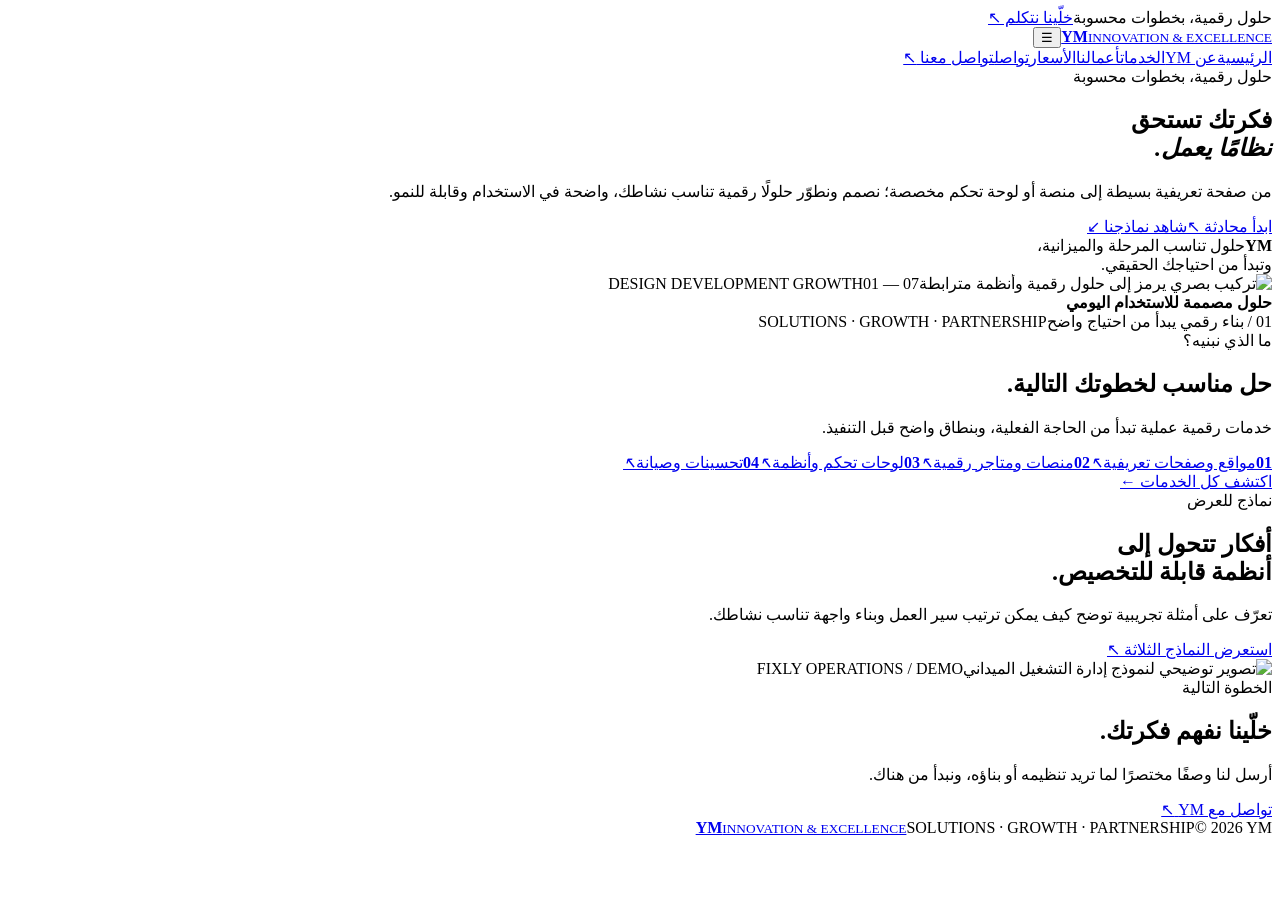
==== commit ede055d1: "Add files via upload" ====
--- a/index.html
+++ b/index.html
@@ -1,16 +1,7 @@
 <!doctype html>
-<!-- Design reminder: Arabic-first, editorial corporate YM identity; navy and muted gold on warm ivory, clear independent sections, accessible navigation. -->
-<html lang="ar" dir="rtl"><head><meta charset="utf-8"><meta name="viewport" content="width=device-width,initial-scale=1"><meta name="theme-color" content="#102d50"><meta name="description" content="حلول برمجية تبني فرقًا وأنظمة أفضل. تصميم وتطوير حلول رقمية للشركات والأفراد."><title>YM — حلول رقمية عملية</title><link rel="icon" href="favicon.svg" type="image/svg+xml"><link rel="preconnect" href="https://fonts.googleapis.com"><link rel="preconnect" href="https://fonts.gstatic.com" crossorigin><link href="https://fonts.googleapis.com/css2?family=DM+Sans:wght@400;500;600;700&family=Tajawal:wght@400;500;600;700;800&display=swap" rel="stylesheet"><link rel="stylesheet" href="site.css"></head><body class="page-index"><header class="site-header"><a class="brand" href="index.html"><img src="assets/ym-logo-original.jpg" alt="شعار YM"><span><b>YM</b><small>INNOVATION & EXCELLENCE</small></span></a><nav aria-label="التنقل الرئيسي"><a href="index.html">الرئيسية</a><a href="about.html">عن الشركة</a><a href="services.html">الخدمات</a><a href="portfolio.html">النماذج</a><a href="pricing.html">الأسعار</a><a href="plans.html">الباقات</a><a href="contact.html">التواصل</a></nav><details class="mobile-nav"><summary>الأقسام +</summary><div class="mobile-menu"><a href="index.html">الرئيسية</a><a href="about.html">عن الشركة</a><a href="services.html">الخدمات</a><a href="portfolio.html">النماذج</a><a href="pricing.html">الأسعار</a><a href="plans.html">الباقات</a><a href="contact.html">التواصل</a></div></details><a class="nav-cta" href="contact.html">تواصل معنا <b>↗</b></a></header><main><section class="hero home-hero">
-  <div class="hero-copy"><div class="eyebrow"><i></i> حلول · نمو · شراكة</div><h1>نحوّل الفكرة<br>إلى <em>نظام يعمل.</em></h1><p class="lede">خدمات برمجية تبني فرقًا وأنظمة أفضل — تصميم وتطوير حلول رقمية مخصصة للشركات والأفراد.</p><div class="actions"><a class="button button-navy" href="services.html">استكشف خدماتنا <b>←</b></a><a class="text-link" href="portfolio.html">شاهد نماذجنا <b>↗</b></a></div><div class="hero-foot">من الفكرة إلى المنتج <span></span> نطاق واضح وتنفيذ عملي</div></div>
-  <div class="hero-art"><div class="art-ring"></div><img src="assets/ym-hero.webp" alt="تكوين تجريدي كحلي وذهبي يرمز إلى تكامل الحلول الرقمية"><div class="workflow-float"><div><b>مسار العمل</b><small>YM / 01</small></div><span><i>01</i> فهم النشاط <em>✓</em></span><span><i>02</i> تحديد النطاق <em>↗</em></span><span><i>03</i> بناء وتجربة <em>···</em></span></div><div class="art-label"><i></i> من العمليات اليومية إلى تجربة رقمية واضحة</div><div class="art-index">01 <small>/ حلول مصممة لاحتياجك</small></div></div>
-</section>
-<section class="service-ribbon"><div><b>01</b> مواقع تعريفية</div><div><b>02</b> منصات تعليمية</div><div><b>03</b> لوحات تشغيل</div><div><b>04</b> تطوير مخصص</div></section>
-<section class="section"><div class="section-head"><div><div class="eyebrow">دليل الشركة <span class="rule"></span></div><h2>كل ما تحتاج معرفته،<br><em>في مكان واحد.</em></h2></div><p>تعرّف على طريقة عمل YM، تصفّح نماذجنا التجريبية، أو راجع نطاق الأسعار والخدمات. لكل قسم صفحة مستقلة.</p></div><div class="page-grid">
-<a class="page-card" href="about.html"><span class="card-no">01</span><span class="tag">مؤسسي</span><h3>عن YM</h3><p>الرؤية والرسالة والمؤسسان.</p><b class="card-arrow">↙</b></a>
-<a class="page-card" href="services.html"><span class="card-no">02</span><span class="tag">حلول</span><h3>الخدمات</h3><p>من صفحة هبوط إلى أنظمة مخصصة.</p><b class="card-arrow">↙</b></a>
-<a class="page-card" href="portfolio.html"><span class="card-no">03</span><span class="tag">نماذج</span><h3>نماذج الأعمال</h3><p>ثلاثة نماذج تجريبية قابلة للتخصيص.</p><b class="card-arrow">↙</b></a>
-<a class="page-card" href="pricing.html"><span class="card-no">04</span><span class="tag">تسعير</span><h3>الأسعار المبدئية</h3><p>نطاقات إرشادية بالدولار ومدد تقريبية.</p><b class="card-arrow">↙</b></a>
-<a class="page-card" href="plans.html"><span class="card-no">05</span><span class="tag">تفاصيل</span><h3>الباقات والإضافات</h3><p>تفاصيل المنصة التعليمية ولوحة التحكم.</p><b class="card-arrow">↙</b></a>
-<a class="page-card" href="contact.html"><span class="card-no">06</span><span class="tag">اتصال</span><h3>تواصل معنا</h3><p>الهاتف والقنوات الرسمية ومتطلبات الإطلاق.</p><b class="card-arrow">↙</b></a>
-</div></section>
-<section class="cta-band"><div class="cta-mark">YM</div><div><div class="eyebrow">شراكة تبدأ بالفهم</div><h2>عندك فكرة أو عملية تحتاج إلى تنظيم؟</h2><p>احكِ لنا عن نشاطك، وسنقترح عليك الشكل المناسب للحل — من صفحة تعريفية بسيطة إلى نظام تشغيل مخصص.</p></div><a class="button button-gold" href="contact.html">ابدأ المحادثة <b>↗</b></a></section></main><footer class="site-footer"><div class="footer-brand"><img src="assets/ym-logo-original.jpg" alt=""><b>YM</b> <span>Innovation & Excellence</span></div><span>حلول · نمو · شراكة</span><a href="tel:01107977823" dir="ltr">01107977823 ↗</a></footer><p class="draft-note">الأسعار ومدد التنفيذ الواردة مبدئية وتُعتمد بعد تحديد نطاق المشروع.</p><script src="site.js" defer></script></body></html>+<html lang="ar" dir="rtl"><head><meta charset="utf-8"><meta name="viewport" content="width=device-width, initial-scale=1"><meta name="theme-color" content="#12325b"><meta name="description" content="YM — نصمم ونطور حلولًا رقمية تناسب نشاطك، من صفحات الهبوط إلى لوحات التحكم والمنصات."><title>الرئيسية | YM — Innovation &amp; Excellence</title><link rel="icon" href="assets/images/ym-mark.webp" type="image/webp"><link rel="preconnect" href="https://fonts.googleapis.com"><link rel="preconnect" href="https://fonts.gstatic.com" crossorigin><link href="https://fonts.googleapis.com/css2?family=DM+Sans:wght@400;500;600;700&amp;family=IBM+Plex+Sans+Arabic:wght@400;500;600;700&amp;display=swap" rel="stylesheet"><link rel="stylesheet" href="assets/site.css"></head>
+<body><div class="site"><div class="topline"><span class="gold-dot"></span><span>حلول رقمية، بخطوات محسوبة</span><a href="contact.html">خلّينا نتكلم <span aria-hidden="true">↖</span></a></div>
+<header class="header"><a class="brand" href="index.html" aria-label="YM — الرئيسية"><img src="assets/images/ym-mark.webp" alt=""/><span><b>YM</b><small>INNOVATION &amp; EXCELLENCE</small></span></a><button class="menu" aria-label="فتح القائمة" aria-expanded="false">☰</button><nav class="nav"><a class="active" href="index.html">الرئيسية</a><a class="" href="about.html">عن YM</a><a class="" href="services.html">الخدمات</a><a class="" href="portfolio.html">أعمالنا</a><a class="" href="pricing.html">الأسعار</a><a class="" href="contact.html">تواصل</a><a class="nav-cta" href="contact.html">تواصل معنا <span aria-hidden="true">↖</span></a></nav></header><main><section class="hero"><div class="hero-copy"><span class="eyebrow"><i></i> حلول رقمية، بخطوات محسوبة</span><h1>فكرتك تستحق<br><em>نظامًا يعمل.</em></h1><p class="lead">من صفحة تعريفية بسيطة إلى منصة أو لوحة تحكم مخصصة؛ نصمم ونطوّر حلولًا رقمية تناسب نشاطك، واضحة في الاستخدام وقابلة للنمو.</p><div class="actions"><a class="button primary" href="https://wa.me/201107977823" target="_blank" rel="noopener noreferrer">ابدأ محادثة <span>↖</span></a><a class="button secondary" href="portfolio.html">شاهد نماذجنا <span>↙</span></a></div><div class="hero-note"><b>YM</b><span>حلول تناسب المرحلة والميزانية،<br>وتبدأ من احتياجك الحقيقي.</span></div></div><div class="hero-art"><img src="assets/images/ym-hero-visual.webp" alt="تركيب بصري يرمز إلى حلول رقمية وأنظمة مترابطة"><span class="art-caption">DESIGN <i></i> DEVELOPMENT <i></i> GROWTH</span><span class="floating-note">01 — 07<br><b>حلول مصممة للاستخدام اليومي</b></span></div><div class="hero-foot"><span>01 / بناء رقمي يبدأ من احتياج واضح</span><span>SOLUTIONS · GROWTH · PARTNERSHIP</span></div></section>
+<section class="home-services"><div class="section-title"><span class="eyebrow">ما الذي نبنيه؟</span><h2>حل مناسب لخطوتك التالية.</h2><p>خدمات رقمية عملية تبدأ من الحاجة الفعلية، وبنطاق واضح قبل التنفيذ.</p></div><div class="mini-services"><a href="services.html"><b>01</b><span>مواقع وصفحات تعريفية</span><i>↖</i></a><a href="services.html"><b>02</b><span>منصات ومتاجر رقمية</span><i>↖</i></a><a href="services.html"><b>03</b><span>لوحات تحكم وأنظمة</span><i>↖</i></a><a href="services.html"><b>04</b><span>تحسينات وصيانة</span><i>↖</i></a></div><a class="text-link all-services" href="services.html">اكتشف كل الخدمات <span>←</span></a></section>
+<section class="home-work"><div class="work-home-text"><span class="eyebrow">نماذج للعرض</span><h2>أفكار تتحول إلى<br>أنظمة قابلة للتخصيص.</h2><p>تعرّف على أمثلة تجريبية توضح كيف يمكن ترتيب سير العمل وبناء واجهة تناسب نشاطك.</p><a class="text-link" href="portfolio.html">استعرض النماذج الثلاثة <span>↖</span></a></div><div class="home-work-visual"><img src="assets/images/ym-fixly-visual.webp" alt="تصوير توضيحي لنموذج إدارة التشغيل الميداني" loading="lazy"><span>FIXLY OPERATIONS / DEMO</span></div></section>
+<section class="home-cta"><span class="eyebrow">الخطوة التالية</span><h2>خلّينا نفهم فكرتك.</h2><p>أرسل لنا وصفًا مختصرًا لما تريد تنظيمه أو بناؤه، ونبدأ من هناك.</p><a class="button primary" href="contact.html">تواصل مع YM <span>↖</span></a></section></main><footer class="footer"><a class="brand footerbrand" href="index.html"><img src="assets/images/ym-mark.webp" alt=""/><span><b>YM</b><small>INNOVATION &amp; EXCELLENCE</small></span></a><span class="tagline">SOLUTIONS · GROWTH · PARTNERSHIP</span><span class="copyright">© <span data-year>2026</span> YM</span></footer></div><script src="assets/site.js" defer></script></body></html>
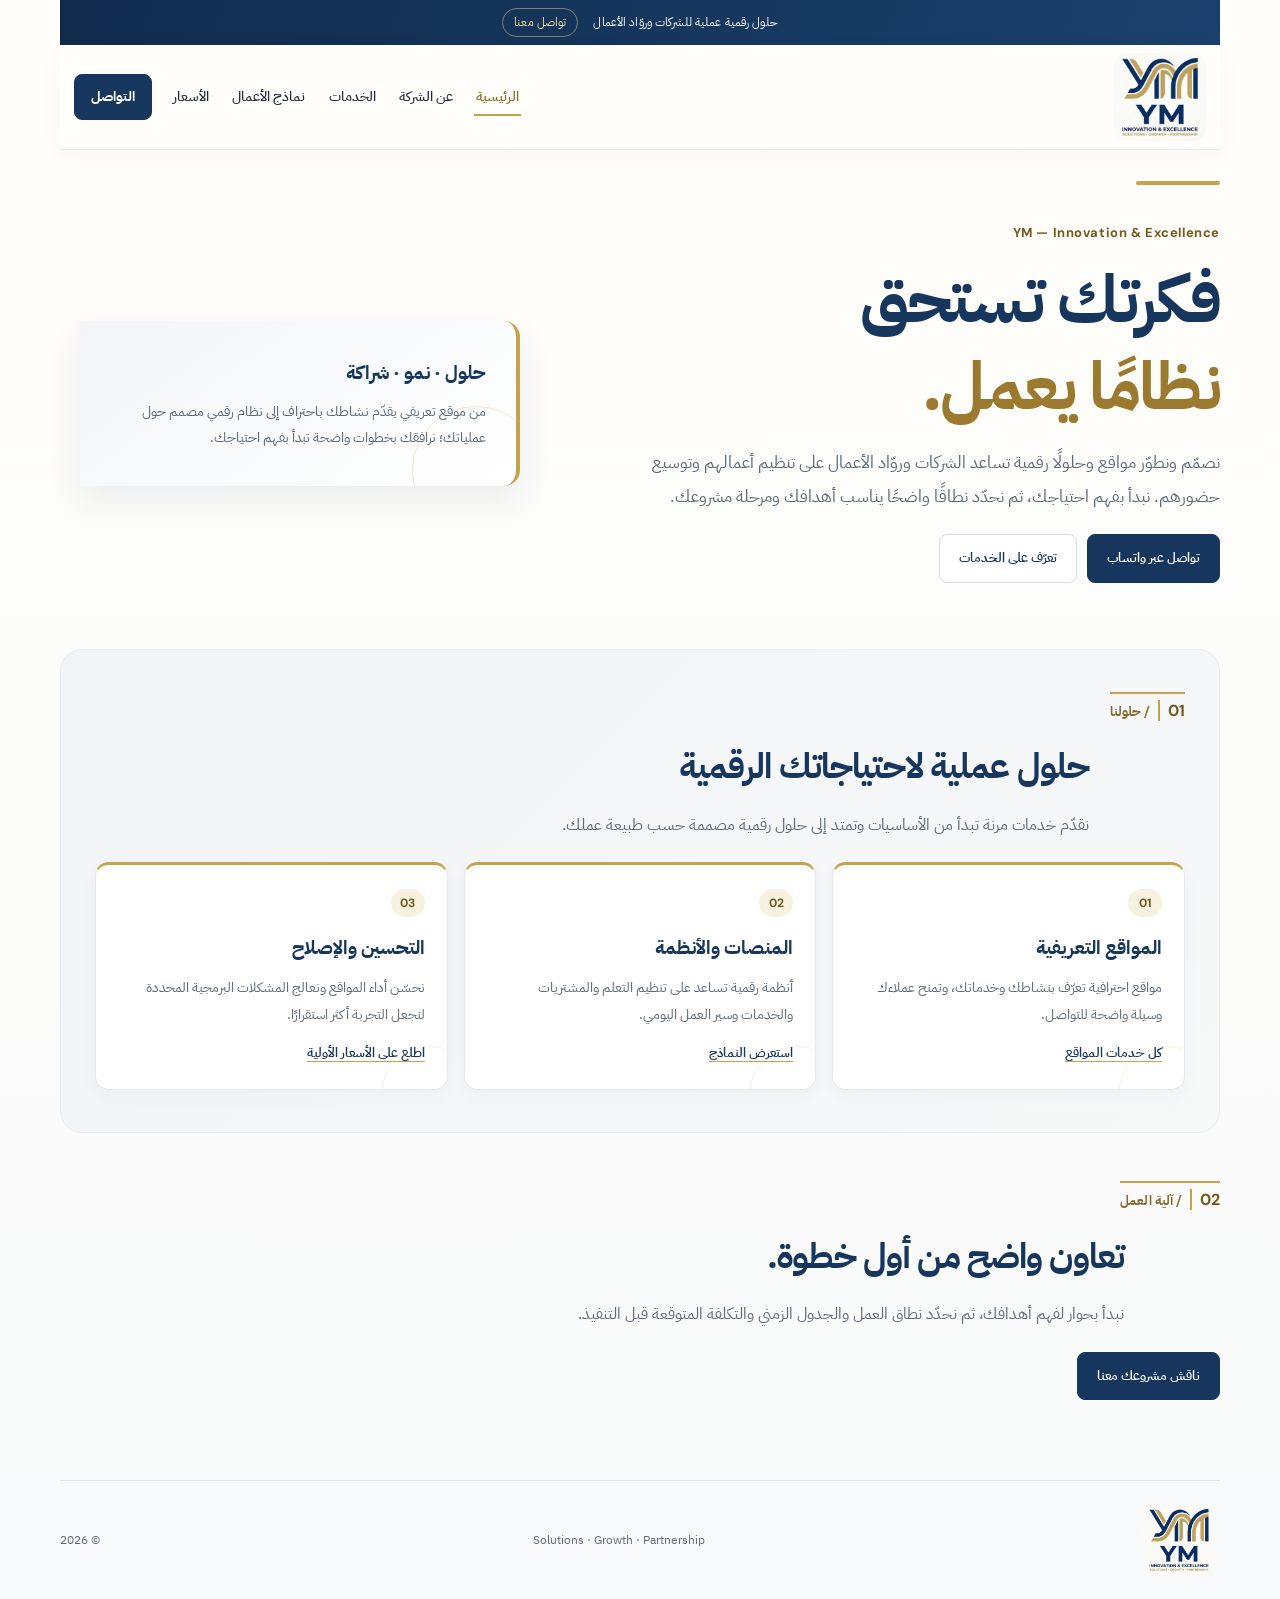
==== commit 12d14702: "Add files via upload" ====
--- a/index.html
+++ b/index.html
@@ -1,7 +1,94 @@
-<!doctype html>
-<html lang="ar" dir="rtl"><head><meta charset="utf-8"><meta name="viewport" content="width=device-width, initial-scale=1"><meta name="theme-color" content="#12325b"><meta name="description" content="YM — نصمم ونطور حلولًا رقمية تناسب نشاطك، من صفحات الهبوط إلى لوحات التحكم والمنصات."><title>الرئيسية | YM — Innovation &amp; Excellence</title><link rel="icon" href="assets/images/ym-mark.webp" type="image/webp"><link rel="preconnect" href="https://fonts.googleapis.com"><link rel="preconnect" href="https://fonts.gstatic.com" crossorigin><link href="https://fonts.googleapis.com/css2?family=DM+Sans:wght@400;500;600;700&amp;family=IBM+Plex+Sans+Arabic:wght@400;500;600;700&amp;display=swap" rel="stylesheet"><link rel="stylesheet" href="assets/site.css"></head>
-<body><div class="site"><div class="topline"><span class="gold-dot"></span><span>حلول رقمية، بخطوات محسوبة</span><a href="contact.html">خلّينا نتكلم <span aria-hidden="true">↖</span></a></div>
-<header class="header"><a class="brand" href="index.html" aria-label="YM — الرئيسية"><img src="assets/images/ym-mark.webp" alt=""/><span><b>YM</b><small>INNOVATION &amp; EXCELLENCE</small></span></a><button class="menu" aria-label="فتح القائمة" aria-expanded="false">☰</button><nav class="nav"><a class="active" href="index.html">الرئيسية</a><a class="" href="about.html">عن YM</a><a class="" href="services.html">الخدمات</a><a class="" href="portfolio.html">أعمالنا</a><a class="" href="pricing.html">الأسعار</a><a class="" href="contact.html">تواصل</a><a class="nav-cta" href="contact.html">تواصل معنا <span aria-hidden="true">↖</span></a></nav></header><main><section class="hero"><div class="hero-copy"><span class="eyebrow"><i></i> حلول رقمية، بخطوات محسوبة</span><h1>فكرتك تستحق<br><em>نظامًا يعمل.</em></h1><p class="lead">من صفحة تعريفية بسيطة إلى منصة أو لوحة تحكم مخصصة؛ نصمم ونطوّر حلولًا رقمية تناسب نشاطك، واضحة في الاستخدام وقابلة للنمو.</p><div class="actions"><a class="button primary" href="https://wa.me/201107977823" target="_blank" rel="noopener noreferrer">ابدأ محادثة <span>↖</span></a><a class="button secondary" href="portfolio.html">شاهد نماذجنا <span>↙</span></a></div><div class="hero-note"><b>YM</b><span>حلول تناسب المرحلة والميزانية،<br>وتبدأ من احتياجك الحقيقي.</span></div></div><div class="hero-art"><img src="assets/images/ym-hero-visual.webp" alt="تركيب بصري يرمز إلى حلول رقمية وأنظمة مترابطة"><span class="art-caption">DESIGN <i></i> DEVELOPMENT <i></i> GROWTH</span><span class="floating-note">01 — 07<br><b>حلول مصممة للاستخدام اليومي</b></span></div><div class="hero-foot"><span>01 / بناء رقمي يبدأ من احتياج واضح</span><span>SOLUTIONS · GROWTH · PARTNERSHIP</span></div></section>
-<section class="home-services"><div class="section-title"><span class="eyebrow">ما الذي نبنيه؟</span><h2>حل مناسب لخطوتك التالية.</h2><p>خدمات رقمية عملية تبدأ من الحاجة الفعلية، وبنطاق واضح قبل التنفيذ.</p></div><div class="mini-services"><a href="services.html"><b>01</b><span>مواقع وصفحات تعريفية</span><i>↖</i></a><a href="services.html"><b>02</b><span>منصات ومتاجر رقمية</span><i>↖</i></a><a href="services.html"><b>03</b><span>لوحات تحكم وأنظمة</span><i>↖</i></a><a href="services.html"><b>04</b><span>تحسينات وصيانة</span><i>↖</i></a></div><a class="text-link all-services" href="services.html">اكتشف كل الخدمات <span>←</span></a></section>
-<section class="home-work"><div class="work-home-text"><span class="eyebrow">نماذج للعرض</span><h2>أفكار تتحول إلى<br>أنظمة قابلة للتخصيص.</h2><p>تعرّف على أمثلة تجريبية توضح كيف يمكن ترتيب سير العمل وبناء واجهة تناسب نشاطك.</p><a class="text-link" href="portfolio.html">استعرض النماذج الثلاثة <span>↖</span></a></div><div class="home-work-visual"><img src="assets/images/ym-fixly-visual.webp" alt="تصوير توضيحي لنموذج إدارة التشغيل الميداني" loading="lazy"><span>FIXLY OPERATIONS / DEMO</span></div></section>
-<section class="home-cta"><span class="eyebrow">الخطوة التالية</span><h2>خلّينا نفهم فكرتك.</h2><p>أرسل لنا وصفًا مختصرًا لما تريد تنظيمه أو بناؤه، ونبدأ من هناك.</p><a class="button primary" href="contact.html">تواصل مع YM <span>↖</span></a></section></main><footer class="footer"><a class="brand footerbrand" href="index.html"><img src="assets/images/ym-mark.webp" alt=""/><span><b>YM</b><small>INNOVATION &amp; EXCELLENCE</small></span></a><span class="tagline">SOLUTIONS · GROWTH · PARTNERSHIP</span><span class="copyright">© <span data-year>2026</span> YM</span></footer></div><script src="assets/site.js" defer></script></body></html>+<!doctype html><html lang="ar" dir="rtl"><head><meta charset="utf-8"><meta name="viewport" content="width=device-width,initial-scale=1"><meta name="theme-color" content="#12325b"><meta name="description" content="YM — حلول برمجية عملية تبدأ من صفحة هبوط بسيطة، وتصل إلى لوحات تحكم ومنصات مخصصة."><title>الرئيسية | YM</title><link rel="icon" href="[data-uri]" type="image/webp"><style>/* YM — تنسيق تحريري بسيط بهوية عربية واضحة وذهبية دقيقة. */
+@import url('https://fonts.googleapis.com/css2?family=DM+Sans:wght@500;600;700&family=IBM+Plex+Sans+Arabic:wght@400;500;600;700&display=swap');
+:root{--navy:#12325b;--gold:#c7a84a;--ink:#243448;--muted:#657180;--paper:#fffefa;--wash:#f5f6f4;--line:#e3e6e7}*{box-sizing:border-box}html{scroll-behavior:smooth}body{margin:0;background:var(--paper);color:var(--ink);font-family:'IBM Plex Sans Arabic',Tahoma,Arial,sans-serif;line-height:1.85;font-size:15px}a{color:inherit;text-decoration:none}a:focus-visible,button:focus-visible{outline:3px solid var(--gold);outline-offset:3px}.topline{background:var(--navy);color:#fff;padding:6px 16px;text-align:center;font-size:12px}.topline a{color:#f0d783;margin-inline-start:8px}.wrap{width:min(1080px,92%);margin:auto}.header{display:flex;align-items:center;justify-content:space-between;gap:24px;padding:12px 0;border-bottom:1px solid var(--line)}.brand{display:flex;align-items:center;gap:8px}.brand img{width:110px;height:106px;object-fit:contain;background:white;display:block}.nav{display:flex;align-items:center;gap:18px;font-size:14px;font-weight:500}.nav a:hover,.nav a.active{color:#987a2f}.nav>a:last-child{padding:7px 10px;border:1px solid var(--navy);color:var(--navy);font-weight:700}.menu{display:none;border:1px solid var(--line);background:#fff;color:var(--navy);padding:7px 10px;font-size:18px}.hero{position:relative;padding:82px 0 64px;display:grid;grid-template-columns:1.15fr .85fr;gap:64px;align-items:center}.hero:before{content:"";position:absolute;right:0;top:31px;width:72px;height:4px;background:var(--gold)}.eyebrow{font-size:13px;color:#856b2e;font-weight:700;letter-spacing:.01em}.eyebrow b{display:inline-block;color:#72591c;font:700 16px 'DM Sans',sans-serif;padding-inline-end:8px;margin-inline-end:4px;border-inline-end:2px solid var(--gold)}.hero-brandline{display:block;color:#72591c;font:700 13px 'DM Sans',sans-serif;letter-spacing:.045em;margin-bottom:15px}.hero h1,.page-title{color:var(--navy);font-size:clamp(44px,5.7vw,68px);line-height:1.28;margin:10px 0 16px;font-weight:700;letter-spacing:-.035em}.hero h1 span,.page-title span{color:#ad9148}.hero p,.page-intro{max-width:660px;color:var(--muted);font-size:17px;margin:0 0 20px;line-height:1.9}.hero-aside{padding:30px 28px;border-right:5px solid var(--gold);background:var(--wash);max-width:440px;min-height:130px;justify-self:start;box-shadow:0 8px 22px #102e500c}.hero-aside strong{display:block;color:var(--navy);font-size:18px;margin-bottom:8px}.hero-aside p{font-size:13px;margin:0}.buttons{display:flex;align-items:center;gap:10px;flex-wrap:wrap}.button{display:inline-block;padding:10px 16px;background:var(--navy);color:#fff;font-size:13px;border:1px solid var(--navy)}.button:hover{background:#1d4674}.button.alt{background:#fff;color:var(--navy)}.section{padding:45px 0}.section.soft{background:var(--wash)}.page{padding:46px 0 58px}.page-head{display:grid;grid-template-columns:100px 1fr;column-gap:22px;padding-bottom:23px;border-bottom:1px solid var(--line);margin-bottom:24px}.page-head .eyebrow{grid-row:1 / span 2;align-self:start;margin-top:12px;padding-top:7px;border-top:2px solid var(--gold);color:#846b2c}.page-title{font-size:clamp(34px,4.3vw,48px);margin:0 0 9px}.page-intro{grid-column:2}.section-title{color:var(--navy);font-size:34px;margin:0 0 9px;font-weight:700;letter-spacing:-.025em;border-bottom:1px solid #d8dce0;padding-bottom:9px}.section-intro{color:var(--muted);font-size:16px;margin:0 0 22px}.section>.eyebrow{display:inline-block;min-width:74px;padding-top:6px;border-top:2px solid var(--gold);color:#856b2e}.section>.section-title,.section>.section-intro{margin-right:96px}.grid{display:grid;grid-template-columns:repeat(3,1fr);gap:12px}.card{border:1px solid var(--line);border-top:2px solid var(--gold);padding:19px;background:#fff}.card .num{color:#98772c;font:700 13px 'DM Sans',sans-serif}.card h3{margin:11px 0;color:var(--navy);font-size:18px;font-weight:700}.card p{margin:0;color:var(--muted);font-size:14px;line-height:1.85}.card-link{display:inline-block;margin-top:12px;color:var(--navy);font-size:12px;text-decoration:underline;text-decoration-color:var(--gold);text-underline-offset:4px}.notice{margin:18px 0;padding:13px 16px;background:#f7f2df;border-right:3px solid var(--gold);font-size:13px;color:#625a48}.founders{display:grid;grid-template-columns:1fr 1fr;gap:14px;margin-top:22px}.founder{border-top:2px solid var(--gold);padding:15px;background:var(--wash)}.founder small{color:#987d3d}.founder h3{margin:6px 0;color:var(--navy)}.founder p{margin:0;color:var(--muted);font-size:13px}.project{display:grid;grid-template-columns:82px 1fr auto;gap:16px;align-items:center;padding:17px 0;border-bottom:1px solid var(--line)}.project-no{color:#98772c;font:700 13px 'DM Sans',sans-serif;border-right:2px solid var(--gold);padding-right:11px}.project h3{margin:0;color:var(--navy);font-size:19px;font-weight:700}.project p{margin:4px 0 0;color:var(--muted);font-size:14px;line-height:1.8}.project a{padding:8px 12px;border:1px solid var(--navy);background:var(--navy);color:#fff;font-size:13px;font-weight:600;white-space:nowrap}.table-wrap{overflow-x:auto}table{width:100%;border-collapse:collapse;background:#fff;font-size:14px}th,td{padding:13px 14px;border:1px solid var(--line);text-align:right;vertical-align:top;line-height:1.65}th{background:var(--navy);color:#fff;font-size:13px;font-weight:700}tbody tr:nth-child(even){background:#f5f6f4}.price{color:#80651f;font:700 17px 'DM Sans',sans-serif;direction:ltr;white-space:nowrap}.subhead{color:var(--navy);font-size:20px;margin:28px 0 10px}.contact-box{padding:31px;background:var(--navy);color:#fff;border-inline-start:5px solid var(--gold);position:relative}.contact-box:after{content:"";display:block;height:1px;background:linear-gradient(90deg,transparent,var(--gold));margin-top:22px}.contact-box h2{margin:0 0 8px;font-size:29px;font-weight:700}.contact-box p{color:#e2e8ef;margin:0 0 16px;font-size:15px}.contact-box .button.alt{background:transparent;color:#fff;border-color:#b8c8d9}.contact-box .button.alt:hover{background:#fff;color:var(--navy)}.contact-list{display:grid;grid-template-columns:1fr 1fr;column-gap:20px;row-gap:4px;margin-top:20px}.contact-item{padding:12px 14px;border:0;border-right:2px solid var(--gold);border-bottom:1px solid var(--line);background:transparent}.contact-item span{display:block;color:#987d3d;font-size:11px}.contact-item a{color:var(--navy);font-weight:700;font-size:15px;overflow-wrap:anywhere;text-decoration:underline;text-decoration-color:#c7a84a;text-underline-offset:4px}.footer{margin-top:26px;border-top:1px solid var(--line);padding:16px 0;color:var(--muted);font-size:11px;display:flex;justify-content:space-between;gap:12px}.footer img{width:92px;height:88px;object-fit:contain;vertical-align:middle}.footer-brand{display:flex;align-items:center;gap:8px;color:var(--navy);font-weight:700}@media(max-width:760px){.header{flex-wrap:wrap}.brand img{width:88px;height:84px}.menu{display:block}.nav{display:none;order:3;width:100%;padding:7px 0 4px;flex-direction:column;align-items:stretch;gap:0}.nav.open{display:flex}.nav a{padding:9px 4px;border-top:1px solid var(--line)}.hero{grid-template-columns:1fr;gap:20px;padding:50px 0 38px}.hero:before{top:18px;width:54px;height:3px}.hero h1{font-size:42px}.hero p,.page-intro{font-size:14px}.page-head{display:block}.page-head .eyebrow{width:max-content;margin:0 0 10px}.page-title{font-size:37px}.page-intro{margin:0}.section>.section-title,.section>.section-intro{margin-right:0}.grid{grid-template-columns:1fr 1fr}.project{grid-template-columns:44px 1fr}.project a{grid-column:2}.contact-list{grid-template-columns:1fr}.page{padding-top:30px}.footer{flex-wrap:wrap}.footer>span:last-child{width:100%}}@media(max-width:460px){.wrap{width:90%}.grid,.founders{grid-template-columns:1fr}.hero h1{font-size:34px}.section-title{font-size:25px}.project{gap:10px}.project p{font-size:12px}.project a{justify-self:start}.footer{font-size:10px}}@media(prefers-reduced-motion:reduce){html{scroll-behavior:auto}}
+
+
+/* YM corporate refresh — refined Arabic-first visual system */
+:root{--navy:#16365d;--gold:#c6a24a;--ink:#1e2d3d;--muted:#5d6b79;--paper:#fffefa;--wash:#f4f6f8;--line:#e2e7ec;--shadow:0 14px 34px rgba(22,54,93,.08);--radius:18px}
+::selection{background:#eadcae;color:var(--navy)}
+body{background:linear-gradient(180deg,#fffefa 0%,#f8f9fa 100%);color:var(--ink);line-height:1.9}
+.wrap{width:min(1160px,92%)}
+.topline{padding:8px 18px;background:linear-gradient(110deg,#102b4c,#1a416d);font-size:12px;letter-spacing:.01em}
+.topline a{display:inline-block;margin-inline-start:12px;padding:2px 11px;border:1px solid rgba(240,215,131,.48);border-radius:999px;color:#f5df9e;transition:background .2s,color .2s}
+.topline a:hover{background:#f5df9e;color:#102b4c}
+.header{position:sticky;top:0;z-index:20;padding:8px 14px;background:rgba(255,254,250,.96);backdrop-filter:blur(12px);border-bottom:1px solid rgba(22,54,93,.1);box-shadow:0 5px 22px rgba(22,54,93,.035)}
+.brand img{width:92px;height:88px;border-radius:12px}
+.nav{gap:clamp(10px,1.5vw,20px);font-size:14px}
+.nav a{position:relative;padding:8px 2px;transition:color .2s ease}
+.nav a:hover,.nav a.active{color:#8a6b22}
+.nav a:not(:last-child)::after{content:"";position:absolute;inset-inline:0;bottom:2px;height:2px;background:var(--gold);transform:scaleX(0);transform-origin:right;transition:transform .22s ease}
+.nav a:hover::after,.nav a.active::after{transform:scaleX(1)}
+.nav>a:last-child{padding:9px 16px;border:1px solid var(--navy);border-radius:8px;background:var(--navy);color:#fff;transition:background .2s,transform .2s}
+.nav>a:last-child:hover{background:#214b79;color:#fff;transform:translateY(-1px)}
+.hero{min-height:440px;padding:74px 0 66px;gap:clamp(32px,6vw,80px)}
+.hero:before{width:84px;height:4px;border-radius:8px}
+.hero h1{font-size:clamp(42px,5.4vw,66px);line-height:1.32;letter-spacing:-.025em}
+.hero h1 span,.page-title span{color:#9b7a2f}
+.hero p,.page-intro{color:#596877;line-height:2}
+.hero-aside{position:relative;overflow:hidden;padding:34px 30px;border-right:4px solid var(--gold);border-radius:0 16px 16px 0;background:linear-gradient(145deg,#f3f5f7,#fff);box-shadow:var(--shadow)}
+.hero-aside:after{content:"";position:absolute;inset-inline-start:-24px;bottom:-48px;width:126px;height:126px;border:1px solid rgba(198,162,74,.25);border-radius:50%}
+.hero-aside strong{font-size:19px}
+.hero-aside p{font-size:14px;line-height:1.9}
+.button{padding:11px 19px;border-radius:8px;font-weight:600;transition:transform .2s,box-shadow .2s,background .2s}
+.button:hover{background:#214b79;box-shadow:0 8px 18px rgba(22,54,93,.17);transform:translateY(-2px)}
+.button.alt{border-color:#d4dce4;background:#fff}
+.button.alt:hover{background:#f3f6f9;color:var(--navy)}
+.section{padding:48px 0}
+.section.soft{padding:42px 34px;background:linear-gradient(135deg,#f1f4f7,#f7f8f8);border:1px solid #e9edf0;border-radius:22px}
+.section-title{border-bottom:0;padding-bottom:0;margin-top:9px;font-size:clamp(27px,3.2vw,35px)}
+.section-intro{max-width:730px;line-height:1.9}
+.section>.section-title,.section>.section-intro{margin-right:96px}
+.grid{gap:16px}
+.card{position:relative;overflow:hidden;min-height:192px;padding:23px 22px;border:1px solid #e5e9ee;border-top:3px solid var(--gold);border-radius:14px;box-shadow:0 6px 18px rgba(22,54,93,.035);transition:transform .22s,box-shadow .22s,border-color .22s}
+.card:after{content:"";position:absolute;inset-inline-start:-32px;bottom:-55px;width:96px;height:96px;border:1px solid rgba(198,162,74,.15);border-radius:50%;pointer-events:none}
+.card:hover{transform:translateY(-4px);box-shadow:0 16px 30px rgba(22,54,93,.09);border-color:#d7c58e}
+.card .num{display:inline-flex;align-items:center;justify-content:center;min-width:34px;height:28px;padding:0 8px;border-radius:999px;background:#f7f1df;color:#70591f;font-size:12px}
+.card h3{margin:13px 0 8px;font-size:19px}
+.card p{font-size:14px;line-height:1.95}
+.card-link{font-weight:600;font-size:13px}
+.page{padding:54px 0 68px}
+.page-head{grid-template-columns:110px minmax(0,1fr);column-gap:24px;padding-bottom:28px;margin-bottom:28px;border-bottom:1px solid #e4e8ec}
+.page-head .eyebrow{padding-top:9px;border-top:3px solid var(--gold)}
+.page-title{font-size:clamp(35px,4vw,50px);line-height:1.4}
+.page-intro{max-width:760px;font-size:16px}
+.notice{padding:15px 18px;border-right:4px solid var(--gold);border-radius:0 10px 10px 0;background:#fbf7ea;color:#574e3a;line-height:1.9}
+.founders{gap:18px}
+.founder{padding:22px;border:1px solid var(--line);border-top:3px solid var(--gold);border-radius:12px;background:#fff;box-shadow:0 7px 18px rgba(22,54,93,.04)}
+.founder small{font-size:12px;color:#775d1d}
+.founder h3{font-size:19px}
+.founder p{font-size:14px;line-height:1.9}
+.project{padding:21px 16px;margin:0 -16px;border:1px solid transparent;border-bottom-color:var(--line);border-radius:12px;transition:background .2s,border-color .2s}
+.project:hover{background:#fff;border-color:#e7ebef;box-shadow:0 7px 20px rgba(22,54,93,.045)}
+.project-no{border-right:0;border-inline-start:2px solid var(--gold);padding-right:0;padding-inline-start:12px}
+.project h3{font-size:20px}
+.project p{font-size:14px;line-height:1.9}
+.project a{padding:9px 15px;border-radius:8px;transition:background .2s,transform .2s}
+.project a:hover{background:#214b79;transform:translateY(-1px)}
+.table-wrap{border:1px solid var(--line);border-radius:12px;box-shadow:0 8px 24px rgba(22,54,93,.045);background:#fff}
+table{font-size:14px}
+th,td{padding:15px 16px;border-color:#e5e9ed}
+th{background:#17385f}
+tbody tr:nth-child(even){background:#f6f8fa}
+tbody tr:hover{background:#f2f5f7}
+.page > div.table-wrap:nth-of-type(2) table td:nth-child(3){direction:ltr;unicode-bidi:isolate;text-align:center}
+.price{color:#745a1e}
+.subhead{margin:32px 0 14px;font-size:22px}
+.contact-box{padding:34px;border-inline-start:5px solid var(--gold);border-radius:0 16px 16px 0;background:linear-gradient(135deg,#15365d,#1d4774);box-shadow:var(--shadow)}
+.contact-box h2{font-size:30px}
+.contact-box p{font-size:15px;line-height:1.9}
+.contact-list{gap:12px;margin-top:22px}
+.contact-item{padding:16px 17px;border:1px solid #e7ebef;border-right:3px solid var(--gold);border-radius:10px;background:#fff;transition:transform .2s,box-shadow .2s}
+.contact-item:hover{transform:translateY(-2px);box-shadow:0 8px 18px rgba(22,54,93,.07)}
+.contact-item span{font-size:12px;color:#775d1d}
+.contact-item a{display:inline-block;margin-top:3px;text-decoration-thickness:1px}
+.footer{align-items:center;margin-top:32px;padding:20px 0;border-top:1px solid #dfe5ea;font-size:12px}
+.footer img{width:74px;height:70px}
+.footer-brand{padding:4px;border-radius:10px}
+.menu{border-radius:8px;cursor:pointer}
+a,button{-webkit-tap-highlight-color:transparent}
+@media(max-width:900px){.header{gap:12px}.nav{gap:10px;font-size:13px}.brand img{width:84px;height:80px}.hero{gap:34px}.hero-aside{padding:26px 23px}}
+@media(max-width:760px){.header{padding:8px 10px}.brand img{width:76px;height:72px}.menu{padding:8px 12px}.nav{gap:0}.nav>a:last-child{border-radius:7px;margin-top:4px}.hero{min-height:0;padding:50px 0 38px;gap:22px}.hero:before{top:18px}.hero h1{font-size:clamp(38px,9vw,48px)}.hero-aside{justify-self:stretch;max-width:none}.section{padding:38px 0}.section.soft{padding:30px 22px;border-radius:17px}.section>.section-title,.section>.section-intro{margin-right:0}.grid{grid-template-columns:1fr 1fr;gap:12px}.card{min-height:0;padding:18px}.page{padding:36px 0 48px}.page-head{display:block;padding-bottom:22px}.page-head .eyebrow{width:max-content;margin:0 0 13px}.page-title{font-size:clamp(32px,7vw,40px)}.page-intro{font-size:14px}.project{grid-template-columns:48px 1fr;gap:12px;margin:0;padding:17px 4px}.project a{grid-column:2;justify-self:start}.table-wrap{overflow-x:auto}table{min-width:760px}.contact-box{padding:25px 22px}.contact-list{grid-template-columns:1fr}.footer{padding:16px 0}}
+@media(max-width:460px){.wrap{width:90%}.topline{font-size:11px}.grid,.founders{grid-template-columns:1fr}.card{padding:20px}.hero h1{font-size:36px}.section-title{font-size:26px}.project p{font-size:13px}.footer{font-size:11px}.contact-box h2{font-size:25px}}
+@media(prefers-reduced-motion:reduce){*,*::before,*::after{scroll-behavior:auto!important;transition:none!important;animation:none!important}}
+
+</style></head><body><div class="wrap"><div class="topline">حلول رقمية عملية للشركات وروّاد الأعمال <a href="contact.html">تواصل معنا</a></div><header class="header"><a class="brand" href="index.html" aria-label="YM — Innovation and Excellence"><img src="[data-uri]" alt="YM — Innovation &amp; Excellence; Solutions, Growth, Partnership"></a><button class="menu" aria-label="فتح القائمة" aria-expanded="false">☰</button><nav class="nav" aria-label="التنقل الرئيسي"><a href="index.html" class="active">الرئيسية</a><a href="about.html" class="">عن الشركة</a><a href="services.html" class="">الخدمات</a><a href="portfolio.html" class="">نماذج الأعمال</a><a href="pricing.html" class="">الأسعار</a><a href="contact.html" class="">التواصل</a></nav></header><main><section class="hero"><div><span class="hero-brandline">YM — Innovation &amp; Excellence</span><h1>فكرتك تستحق<br><span>نظامًا يعمل.</span></h1><p>نصمّم ونطوّر مواقع وحلولًا رقمية تساعد الشركات وروّاد الأعمال على تنظيم أعمالهم وتوسيع حضورهم. نبدأ بفهم احتياجك، ثم نحدّد نطاقًا واضحًا يناسب أهدافك ومرحلة مشروعك.</p><div class="buttons"><a class="button" href="https://wa.me/201107977823" target="_blank" rel="noopener noreferrer">تواصل عبر واتساب</a><a class="button alt" href="services.html">تعرّف على الخدمات</a></div></div><aside class="hero-aside"><strong>حلول · نمو · شراكة</strong><p>من موقع تعريفي يقدّم نشاطك باحتراف إلى نظام رقمي مصمم حول عملياتك؛ نرافقك بخطوات واضحة تبدأ بفهم احتياجك.</p></aside></section><section class="section soft"><span class="eyebrow"><b>01</b> / حلولنا</span><h2 class="section-title">حلول عملية لاحتياجاتك الرقمية</h2><p class="section-intro">نقدّم خدمات مرنة تبدأ من الأساسيات وتمتد إلى حلول رقمية مصممة حسب طبيعة عملك.</p><div class="grid"><article class="card"><span class="num">01</span><h3>المواقع التعريفية</h3><p>مواقع احترافية تعرّف بنشاطك وخدماتك، وتمنح عملاءك وسيلة واضحة للتواصل.</p><a class="card-link" href="services.html">كل خدمات المواقع</a></article><article class="card"><span class="num">02</span><h3>المنصات والأنظمة</h3><p>أنظمة رقمية تساعد على تنظيم التعلم والمشتريات والخدمات وسير العمل اليومي.</p><a class="card-link" href="portfolio.html">استعرض النماذج</a></article><article class="card"><span class="num">03</span><h3>التحسين والإصلاح</h3><p>نحسّن أداء المواقع ونعالج المشكلات البرمجية المحددة لنجعل التجربة أكثر استقرارًا.</p><a class="card-link" href="pricing.html">اطلع على الأسعار الأولية</a></article></div></section><section class="section"><span class="eyebrow"><b>02</b> / آلية العمل</span><h2 class="section-title">تعاون واضح من أول خطوة.</h2><p class="section-intro">نبدأ بحوار لفهم أهدافك، ثم نحدّد نطاق العمل والجدول الزمني والتكلفة المتوقعة قبل التنفيذ.</p><a class="button" href="contact.html">ناقش مشروعك معنا</a></section></main><footer class="footer"><a class="footer-brand" href="index.html"><img src="[data-uri]" alt="YM — Innovation &amp; Excellence; Solutions, Growth, Partnership"></a><span>Solutions · Growth · Partnership</span><span>© <span data-year>2026</span></span></footer></div><script>document.addEventListener('DOMContentLoaded',function(){var b=document.querySelector('.menu'),n=document.querySelector('.nav');if(b&&n){b.addEventListener('click',function(){var opened=n.classList.toggle('open');b.setAttribute('aria-expanded',String(opened));b.setAttribute('aria-label',opened?'إغلاق القائمة':'فتح القائمة');b.textContent=opened?'×':'☰'});n.querySelectorAll('a').forEach(function(a){a.addEventListener('click',function(){n.classList.remove('open');b.setAttribute('aria-expanded','false');b.textContent='☰'})})}document.querySelectorAll('[data-year]').forEach(function(el){el.textContent=new Date().getFullYear()})});</script></body></html>
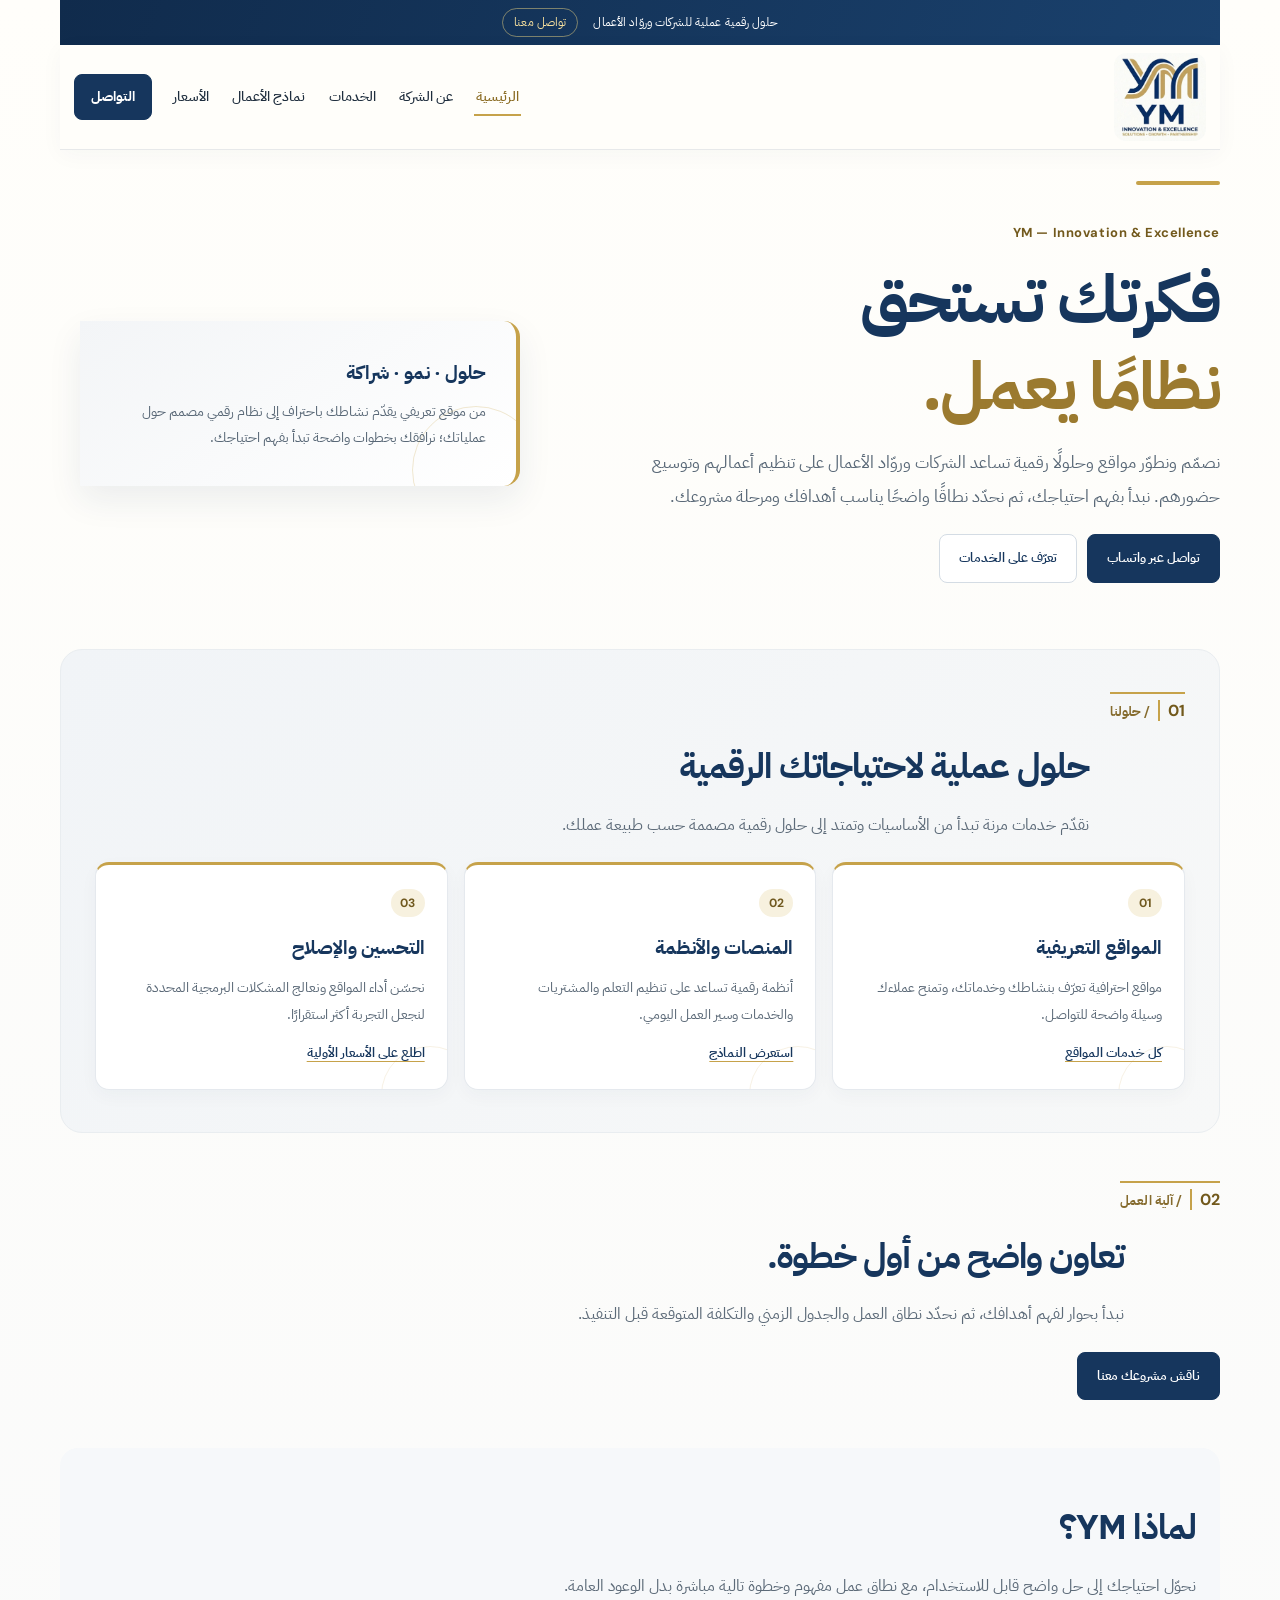
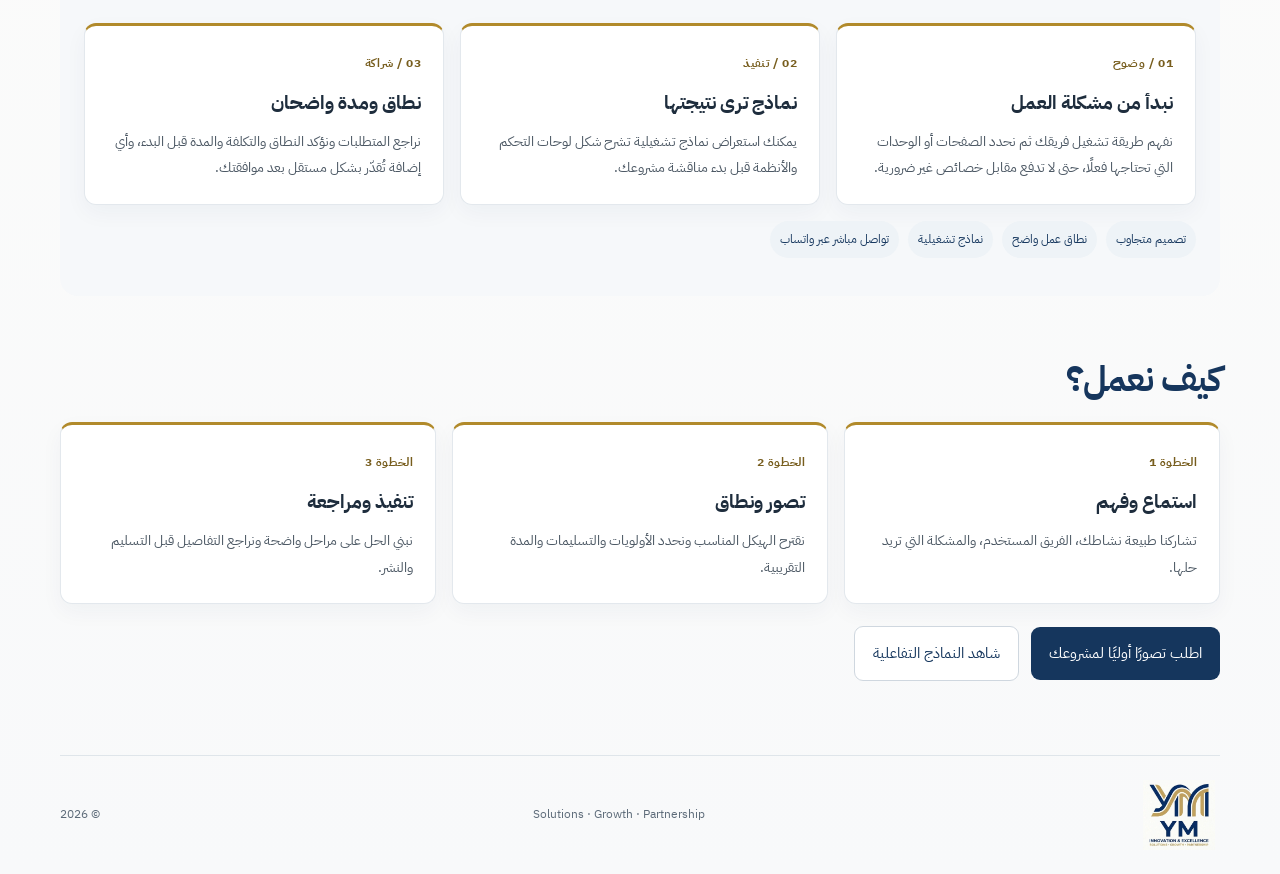
==== commit 9b2404ad: "Add files via upload" ====
--- a/index.html
+++ b/index.html
@@ -91,4 +91,28 @@
 @media(max-width:460px){.wrap{width:90%}.topline{font-size:11px}.grid,.founders{grid-template-columns:1fr}.card{padding:20px}.hero h1{font-size:36px}.section-title{font-size:26px}.project p{font-size:13px}.footer{font-size:11px}.contact-box h2{font-size:25px}}
 @media(prefers-reduced-motion:reduce){*,*::before,*::after{scroll-behavior:auto!important;transition:none!important;animation:none!important}}
 
-</style></head><body><div class="wrap"><div class="topline">حلول رقمية عملية للشركات وروّاد الأعمال <a href="contact.html">تواصل معنا</a></div><header class="header"><a class="brand" href="index.html" aria-label="YM — Innovation and Excellence"><img src="[data-uri]" alt="YM — Innovation &amp; Excellence; Solutions, Growth, Partnership"></a><button class="menu" aria-label="فتح القائمة" aria-expanded="false">☰</button><nav class="nav" aria-label="التنقل الرئيسي"><a href="index.html" class="active">الرئيسية</a><a href="about.html" class="">عن الشركة</a><a href="services.html" class="">الخدمات</a><a href="portfolio.html" class="">نماذج الأعمال</a><a href="pricing.html" class="">الأسعار</a><a href="contact.html" class="">التواصل</a></nav></header><main><section class="hero"><div><span class="hero-brandline">YM — Innovation &amp; Excellence</span><h1>فكرتك تستحق<br><span>نظامًا يعمل.</span></h1><p>نصمّم ونطوّر مواقع وحلولًا رقمية تساعد الشركات وروّاد الأعمال على تنظيم أعمالهم وتوسيع حضورهم. نبدأ بفهم احتياجك، ثم نحدّد نطاقًا واضحًا يناسب أهدافك ومرحلة مشروعك.</p><div class="buttons"><a class="button" href="https://wa.me/201107977823" target="_blank" rel="noopener noreferrer">تواصل عبر واتساب</a><a class="button alt" href="services.html">تعرّف على الخدمات</a></div></div><aside class="hero-aside"><strong>حلول · نمو · شراكة</strong><p>من موقع تعريفي يقدّم نشاطك باحتراف إلى نظام رقمي مصمم حول عملياتك؛ نرافقك بخطوات واضحة تبدأ بفهم احتياجك.</p></aside></section><section class="section soft"><span class="eyebrow"><b>01</b> / حلولنا</span><h2 class="section-title">حلول عملية لاحتياجاتك الرقمية</h2><p class="section-intro">نقدّم خدمات مرنة تبدأ من الأساسيات وتمتد إلى حلول رقمية مصممة حسب طبيعة عملك.</p><div class="grid"><article class="card"><span class="num">01</span><h3>المواقع التعريفية</h3><p>مواقع احترافية تعرّف بنشاطك وخدماتك، وتمنح عملاءك وسيلة واضحة للتواصل.</p><a class="card-link" href="services.html">كل خدمات المواقع</a></article><article class="card"><span class="num">02</span><h3>المنصات والأنظمة</h3><p>أنظمة رقمية تساعد على تنظيم التعلم والمشتريات والخدمات وسير العمل اليومي.</p><a class="card-link" href="portfolio.html">استعرض النماذج</a></article><article class="card"><span class="num">03</span><h3>التحسين والإصلاح</h3><p>نحسّن أداء المواقع ونعالج المشكلات البرمجية المحددة لنجعل التجربة أكثر استقرارًا.</p><a class="card-link" href="pricing.html">اطلع على الأسعار الأولية</a></article></div></section><section class="section"><span class="eyebrow"><b>02</b> / آلية العمل</span><h2 class="section-title">تعاون واضح من أول خطوة.</h2><p class="section-intro">نبدأ بحوار لفهم أهدافك، ثم نحدّد نطاق العمل والجدول الزمني والتكلفة المتوقعة قبل التنفيذ.</p><a class="button" href="contact.html">ناقش مشروعك معنا</a></section></main><footer class="footer"><a class="footer-brand" href="index.html"><img src="[data-uri]" alt="YM — Innovation &amp; Excellence; Solutions, Growth, Partnership"></a><span>Solutions · Growth · Partnership</span><span>© <span data-year>2026</span></span></footer></div><script>document.addEventListener('DOMContentLoaded',function(){var b=document.querySelector('.menu'),n=document.querySelector('.nav');if(b&&n){b.addEventListener('click',function(){var opened=n.classList.toggle('open');b.setAttribute('aria-expanded',String(opened));b.setAttribute('aria-label',opened?'إغلاق القائمة':'فتح القائمة');b.textContent=opened?'×':'☰'});n.querySelectorAll('a').forEach(function(a){a.addEventListener('click',function(){n.classList.remove('open');b.setAttribute('aria-expanded','false');b.textContent='☰'})})}document.querySelectorAll('[data-year]').forEach(function(el){el.textContent=new Date().getFullYear()})});</script></body></html>+</style>
+<style id="ym-growth-enhancements">
+.growth-section{padding:42px 0}.growth-section.soft{padding:38px 24px;border-radius:18px;background:#f6f8fa}.growth-grid{display:grid;grid-template-columns:repeat(3,minmax(0,1fr));gap:16px}.growth-card{padding:22px;border:1px solid #e3e8ed;border-top:3px solid #b18a2b;border-radius:12px;background:#fff;box-shadow:0 8px 22px rgba(22,54,93,.045)}.growth-card h3{margin:8px 0 8px;font-size:19px}.growth-card p{margin:0;color:#4d5965;line-height:1.9;font-size:14px}.growth-kicker{font-size:12px;color:#775d1d;font-weight:700;letter-spacing:.03em}.growth-cta{display:flex;flex-wrap:wrap;gap:12px;align-items:center;margin-top:22px}.growth-cta .button,.growth-cta a{display:inline-flex;align-items:center;justify-content:center;padding:12px 18px;border-radius:9px;text-decoration:none}.growth-cta .primary{background:#15365d;color:#fff}.growth-cta .secondary{border:1px solid #cfd7df;color:#15365d;background:#fff}.quote-strip{padding:22px 24px;border-inline-start:4px solid #b18a2b;background:#fbf7ea;border-radius:0 12px 12px 0;line-height:1.9;color:#574e3a}.lead-form{display:grid;gap:12px;margin-top:20px}.lead-form .form-row{display:grid;grid-template-columns:1fr 1fr;gap:12px}.lead-form label{display:grid;gap:6px;color:#344252;font-size:13px;font-weight:700}.lead-form input,.lead-form select,.lead-form textarea{width:100%;box-sizing:border-box;padding:12px 13px;border:1px solid #d9e0e6;border-radius:8px;background:#fff;color:#17385f;font:inherit}.lead-form textarea{min-height:100px;resize:vertical}.lead-form small{color:#66727d;line-height:1.7}.faq-list{display:grid;gap:10px;margin-top:18px}.faq-list details{padding:14px 16px;border:1px solid #e3e8ed;border-radius:10px;background:#fff}.faq-list summary{cursor:pointer;font-weight:700;color:#17385f}.faq-list p{margin:10px 0 0;color:#586572;line-height:1.9;font-size:14px}.badge-row{display:flex;flex-wrap:wrap;gap:9px;margin-top:16px}.badge-row span{padding:7px 10px;border-radius:99px;background:#eef3f7;color:#17385f;font-size:12px}.mini-note{font-size:13px;color:#687580;line-height:1.8}@media(max-width:760px){.growth-grid{grid-template-columns:1fr}.lead-form .form-row{grid-template-columns:1fr}}
+</style>
+</head><body><div class="wrap"><div class="topline">حلول رقمية عملية للشركات وروّاد الأعمال <a href="contact.html">تواصل معنا</a></div><header class="header"><a class="brand" href="index.html" aria-label="YM — Innovation and Excellence"><img src="[data-uri]" alt="YM — Innovation &amp; Excellence; Solutions, Growth, Partnership"></a><button class="menu" aria-label="فتح القائمة" aria-expanded="false">☰</button><nav class="nav" aria-label="التنقل الرئيسي"><a href="index.html" class="active">الرئيسية</a><a href="about.html" class="">عن الشركة</a><a href="services.html" class="">الخدمات</a><a href="portfolio.html" class="">نماذج الأعمال</a><a href="pricing.html" class="">الأسعار</a><a href="contact.html" class="">التواصل</a></nav></header><main><section class="hero"><div><span class="hero-brandline">YM — Innovation &amp; Excellence</span><h1>فكرتك تستحق<br><span>نظامًا يعمل.</span></h1><p>نصمّم ونطوّر مواقع وحلولًا رقمية تساعد الشركات وروّاد الأعمال على تنظيم أعمالهم وتوسيع حضورهم. نبدأ بفهم احتياجك، ثم نحدّد نطاقًا واضحًا يناسب أهدافك ومرحلة مشروعك.</p><div class="buttons"><a class="button" href="https://wa.me/201107977823" target="_blank" rel="noopener noreferrer">تواصل عبر واتساب</a><a class="button alt" href="services.html">تعرّف على الخدمات</a></div></div><aside class="hero-aside"><strong>حلول · نمو · شراكة</strong><p>من موقع تعريفي يقدّم نشاطك باحتراف إلى نظام رقمي مصمم حول عملياتك؛ نرافقك بخطوات واضحة تبدأ بفهم احتياجك.</p></aside></section><section class="section soft"><span class="eyebrow"><b>01</b> / حلولنا</span><h2 class="section-title">حلول عملية لاحتياجاتك الرقمية</h2><p class="section-intro">نقدّم خدمات مرنة تبدأ من الأساسيات وتمتد إلى حلول رقمية مصممة حسب طبيعة عملك.</p><div class="grid"><article class="card"><span class="num">01</span><h3>المواقع التعريفية</h3><p>مواقع احترافية تعرّف بنشاطك وخدماتك، وتمنح عملاءك وسيلة واضحة للتواصل.</p><a class="card-link" href="services.html">كل خدمات المواقع</a></article><article class="card"><span class="num">02</span><h3>المنصات والأنظمة</h3><p>أنظمة رقمية تساعد على تنظيم التعلم والمشتريات والخدمات وسير العمل اليومي.</p><a class="card-link" href="portfolio.html">استعرض النماذج</a></article><article class="card"><span class="num">03</span><h3>التحسين والإصلاح</h3><p>نحسّن أداء المواقع ونعالج المشكلات البرمجية المحددة لنجعل التجربة أكثر استقرارًا.</p><a class="card-link" href="pricing.html">اطلع على الأسعار الأولية</a></article></div></section><section class="section"><span class="eyebrow"><b>02</b> / آلية العمل</span><h2 class="section-title">تعاون واضح من أول خطوة.</h2><p class="section-intro">نبدأ بحوار لفهم أهدافك، ثم نحدّد نطاق العمل والجدول الزمني والتكلفة المتوقعة قبل التنفيذ.</p><a class="button" href="contact.html">ناقش مشروعك معنا</a></section>
+<section class="growth-section soft" aria-labelledby="why-ym-title">
+  <div class="section-title" id="why-ym-title">لماذا YM؟</div>
+  <p class="section-intro">نحوّل احتياجك إلى حل واضح قابل للاستخدام، مع نطاق عمل مفهوم وخطوة تالية مباشرة بدل الوعود العامة.</p>
+  <div class="growth-grid">
+    <article class="growth-card"><span class="growth-kicker">01 / وضوح</span><h3>نبدأ من مشكلة العمل</h3><p>نفهم طريقة تشغيل فريقك ثم نحدد الصفحات أو الوحدات التي تحتاجها فعلًا، حتى لا تدفع مقابل خصائص غير ضرورية.</p></article>
+    <article class="growth-card"><span class="growth-kicker">02 / تنفيذ</span><h3>نماذج ترى نتيجتها</h3><p>يمكنك استعراض نماذج تشغيلية تشرح شكل لوحات التحكم والأنظمة قبل بدء مناقشة مشروعك.</p></article>
+    <article class="growth-card"><span class="growth-kicker">03 / شراكة</span><h3>نطاق ومدة واضحان</h3><p>نراجع المتطلبات ونؤكد النطاق والتكلفة والمدة قبل البدء، وأي إضافة تُقدّر بشكل مستقل بعد موافقتك.</p></article>
+  </div>
+  <div class="badge-row"><span>تصميم متجاوب</span><span>نطاق عمل واضح</span><span>نماذج تشغيلية</span><span>تواصل مباشر عبر واتساب</span></div>
+</section>
+<section class="growth-section" aria-labelledby="process-title">
+  <div class="section-title" id="process-title">كيف نعمل؟</div>
+  <div class="growth-grid">
+    <article class="growth-card"><span class="growth-kicker">الخطوة 1</span><h3>استماع وفهم</h3><p>تشاركنا طبيعة نشاطك، الفريق المستخدم، والمشكلة التي تريد حلها.</p></article>
+    <article class="growth-card"><span class="growth-kicker">الخطوة 2</span><h3>تصور ونطاق</h3><p>نقترح الهيكل المناسب ونحدد الأولويات والتسليمات والمدة التقريبية.</p></article>
+    <article class="growth-card"><span class="growth-kicker">الخطوة 3</span><h3>تنفيذ ومراجعة</h3><p>نبني الحل على مراحل واضحة ونراجع التفاصيل قبل التسليم والنشر.</p></article>
+  </div>
+  <div class="growth-cta"><a class="primary" href="contact.html">اطلب تصورًا أوليًا لمشروعك</a><a class="secondary" href="portfolio.html">شاهد النماذج التفاعلية</a></div>
+</section>
+</main><footer class="footer"><a class="footer-brand" href="index.html"><img src="[data-uri]" alt="YM — Innovation &amp; Excellence; Solutions, Growth, Partnership"></a><span>Solutions · Growth · Partnership</span><span>© <span data-year>2026</span></span></footer></div><script>document.addEventListener('DOMContentLoaded',function(){var b=document.querySelector('.menu'),n=document.querySelector('.nav');if(b&&n){b.addEventListener('click',function(){var opened=n.classList.toggle('open');b.setAttribute('aria-expanded',String(opened));b.setAttribute('aria-label',opened?'إغلاق القائمة':'فتح القائمة');b.textContent=opened?'×':'☰'});n.querySelectorAll('a').forEach(function(a){a.addEventListener('click',function(){n.classList.remove('open');b.setAttribute('aria-expanded','false');b.textContent='☰'})})}document.querySelectorAll('[data-year]').forEach(function(el){el.textContent=new Date().getFullYear()})});</script></body></html>
